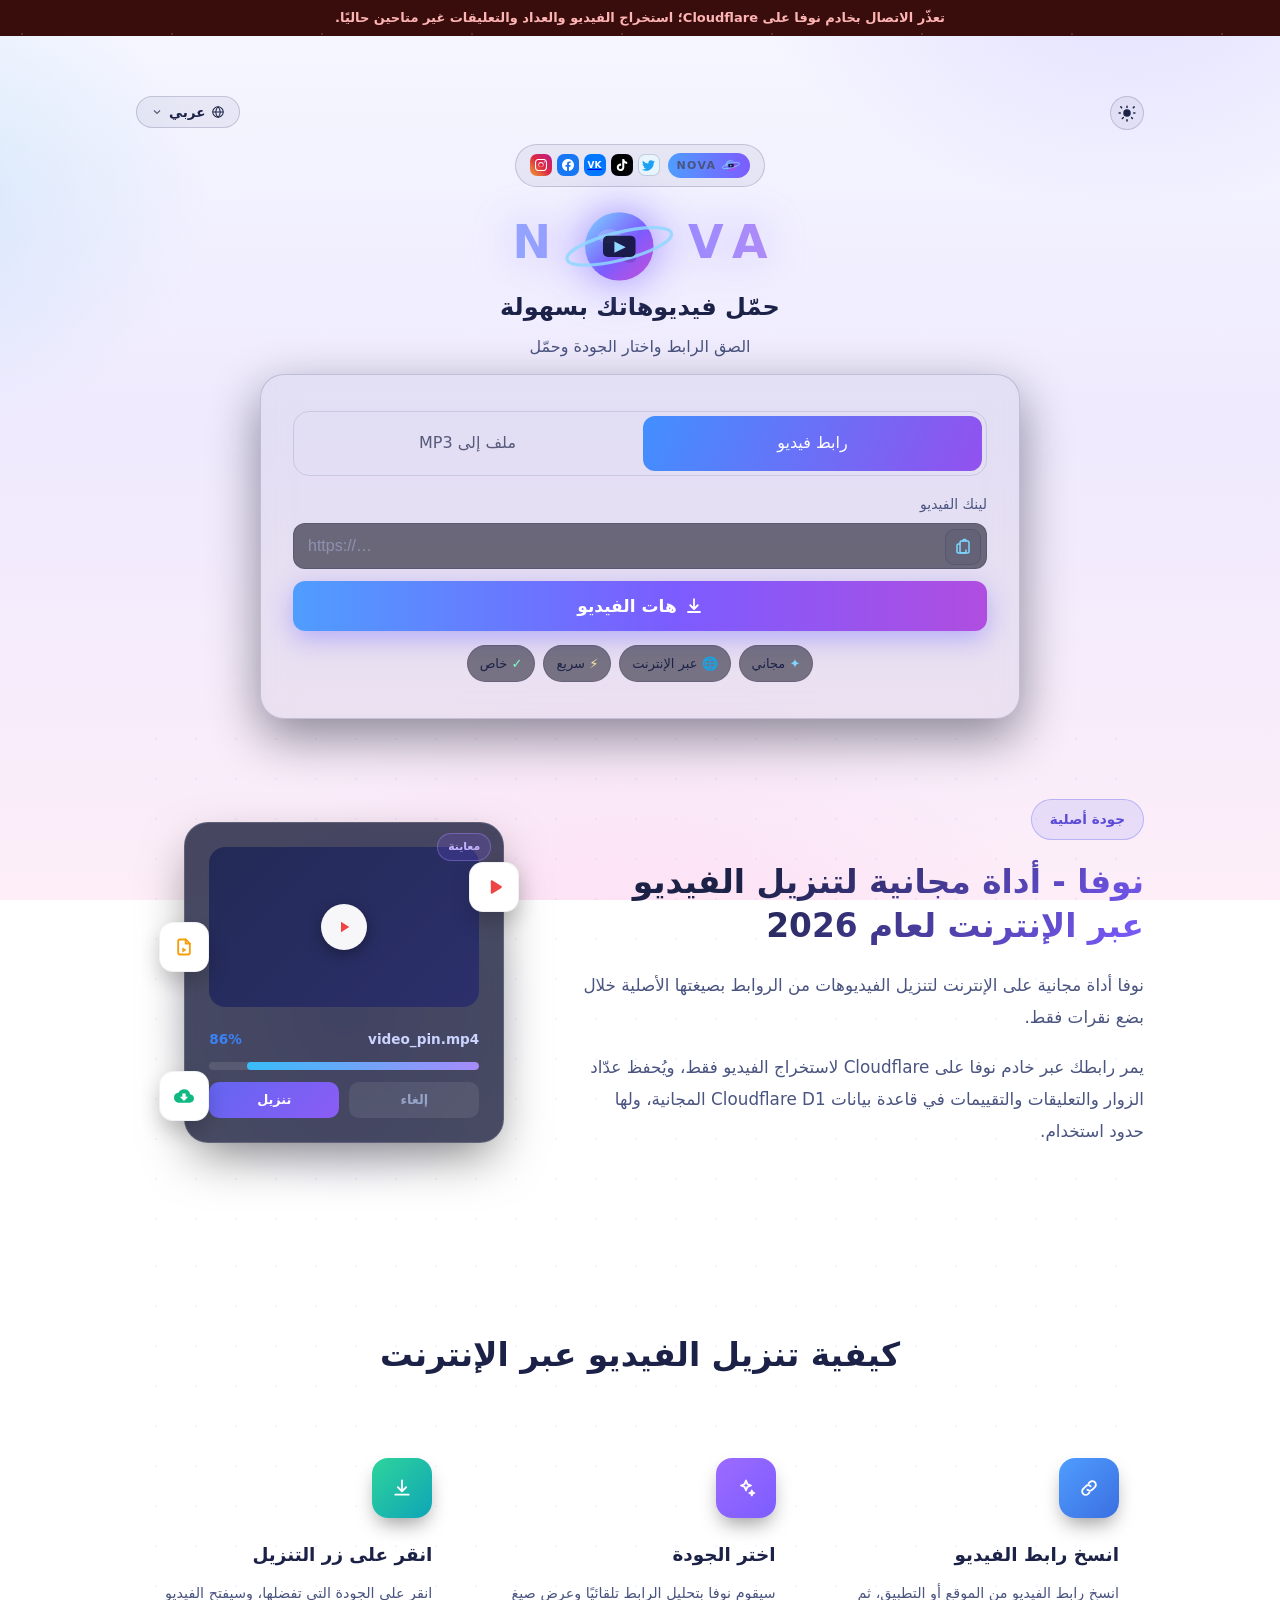
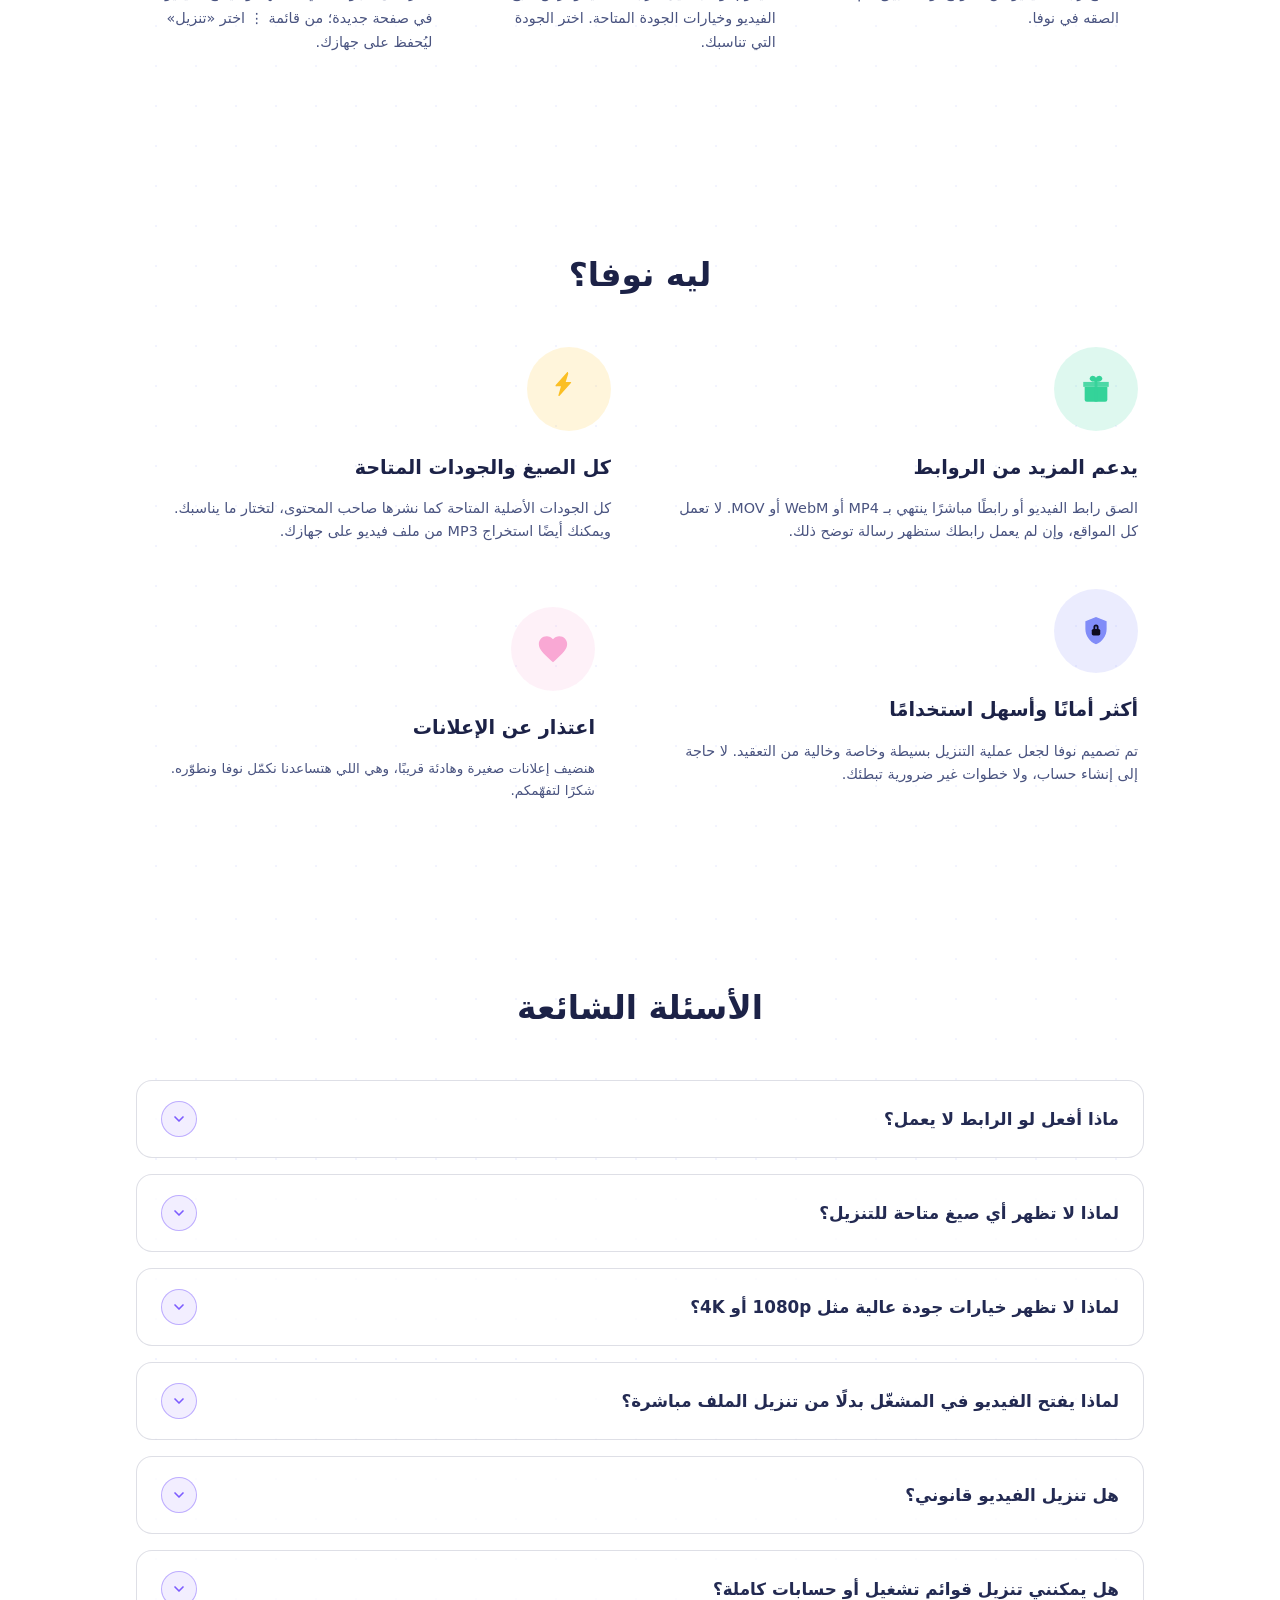
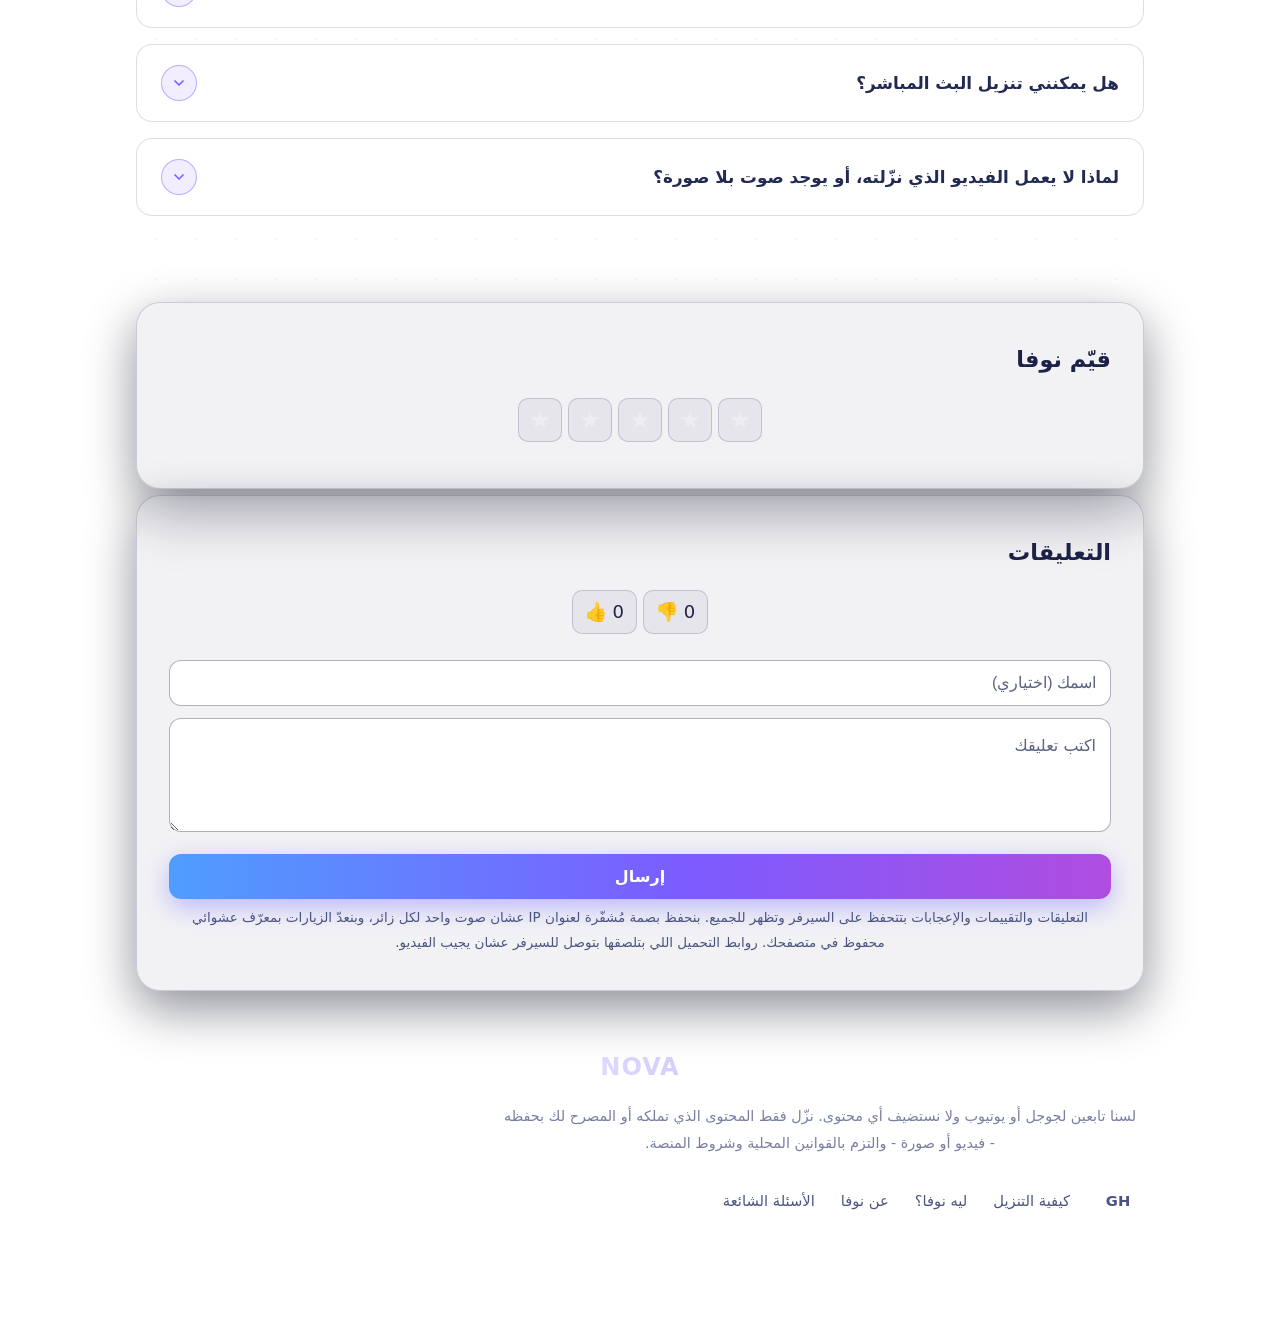
==== index.html @ 579c27f5 "Load local audio converter independently of remote backend" ====
<!DOCTYPE html>
<html lang="ar" dir="rtl">
<head>
<meta charset="UTF-8">
<meta name="viewport" content="width=device-width, initial-scale=1.0">
<title>N O V A — حمّل فيديوهاتك بسهولة</title>
<meta name="description" content="نوفا: حمّل فيديوهاتك بسهولة - الصق الرابط واختار الجودة وحمّل. مجاني.">
<meta name="keywords" content="تحميل فيديو, video downloader, nova, نوفا">
<meta name="robots" content="index,follow">
<link rel="canonical" href="https://hady-6.github.io/nova/">
<meta name="theme-color" content="#0d1233">

<meta property="og:site_name" content="NOVA">
<meta property="og:type" content="website">
<meta property="og:title" content="N O V A — حمّل فيديوهاتك بسهولة">
<meta property="og:description" content="الصق اللينك، اختار الجودة، وحمّل. مجاني، وكل حاجة بتتم على جهازك.">
<meta property="og:url" content="https://hady-6.github.io/nova/">
<meta name="twitter:card" content="summary">
<meta name="twitter:title" content="N O V A — حمّل فيديوهاتك بسهولة">
<meta name="twitter:description" content="الصق اللينك، اختار الجودة، وحمّل. مجاني.">
<link rel="icon" href="data:image/svg+xml,%3Csvg xmlns='http://www.w3.org/2000/svg' viewBox='0 0 32 32'%3E%3Ccircle cx='16' cy='16' r='13' fill='%237c5cff'/%3E%3Cellipse cx='16' cy='16' rx='20' ry='6' fill='none' stroke='%237dd8ff' stroke-width='2' transform='rotate(-18 16 16)'/%3E%3C/svg%3E">
<script>try{var st=localStorage.getItem('nova-theme');if(st==='light'||(st===null&&matchMedia('(prefers-color-scheme: light)').matches))document.documentElement.classList.add('light')}catch(e){}</script>
  <link rel="stylesheet" href="prepared-frontend/style.css?v=44">
<style>html.light #social-panel textarea,html.light #social-panel input{background:#fff;color:#1a2040;border:1px solid rgba(26,32,64,.35)}html.light #social-panel textarea::placeholder,html.light #social-panel input::placeholder{color:#5a6280;opacity:1}html:not(.light) #social-panel textarea::placeholder,html:not(.light) #social-panel input::placeholder{color:#aab4e0;opacity:1}</style>
<style>#stats-line{display:none!important}</style>
</head>
<body>
<div class="stars" aria-hidden="true"></div>
<div class="stars stars2" aria-hidden="true"></div>
<main class="card">

  <nav class="nav">
    <button id="theme-toggle" class="theme-btn" type="button" data-i18n-title="theme_title" title="الوضع الفاتح / الداكن">
      <svg class="ic-moon" viewBox="0 0 24 24" width="18" height="18" fill="currentColor" aria-hidden="true"><path d="M20.6 14.6A8.5 8.5 0 0 1 9.4 3.4a.7.7 0 0 0-.9-.9 10 10 0 1 0 13 13 .7.7 0 0 0-.9-.9z"/></svg>
      <svg class="ic-sun" viewBox="0 0 24 24" width="18" height="18" fill="currentColor" aria-hidden="true"><path d="M12 17a5 5 0 1 0 0-10 5 5 0 0 0 0 10zm0-15a1 1 0 0 1 1 1v1.5a1 1 0 0 1-2 0V3a1 1 0 0 1 1-1zm0 18a1 1 0 0 1 1 1v1.5a1 1 0 0 1-2 0V21a1 1 0 0 1 1-1zM3 11H1.5a1 1 0 0 0 0 2H3a1 1 0 0 0 0-2zm19.5 0H21a1 1 0 0 0 0 2h1.5a1 1 0 0 0 0-2zM5.6 4.2 4.5 3A1 1 0 0 0 3 4.4l1.1 1.1a1 1 0 1 0 1.5-1.3zm14.3 14.3-1.1-1.1a1 1 0 0 0-1.4 1.4l1 1.1a1 1 0 0 0 1.5-1.4zM20.9 3 19.8 4.2a1 1 0 1 0 1.4 1.4l1.1-1.1A1 1 0 0 0 21 3zM6.2 17.5l-1.1 1a1 1 0 1 0 1.4 1.5l1.1-1.1a1 1 0 1 0-1.4-1.4z"/></svg>
    </button>
    <div class="langdd" id="langdd">
      <button id="lang-btn" class="lang" type="button" aria-haspopup="listbox" aria-expanded="false" aria-label="Language">
        <svg viewBox="0 0 24 24" width="14" height="14" fill="none" stroke="currentColor" stroke-width="1.8" aria-hidden="true"><circle cx="12" cy="12" r="9"/><path d="M3 12h18M12 3c2.5 2.6 3.9 5.7 3.9 9s-1.4 6.4-3.9 9c-2.5-2.6-3.9-5.7-3.9-9S9.5 5.6 12 3z"/></svg>
        <span id="lang-current">عربي</span>
        <svg class="chev" viewBox="0 0 24 24" width="12" height="12" fill="none" stroke="currentColor" stroke-width="2.4" aria-hidden="true"><path d="M6 9l6 6 6-6"/></svg>
      </button>
      <div class="lang-menu" id="lang-menu" role="listbox" hidden></div>
    </div>
  </nav>

  <header>
    <p class="pill"><a class="badge novareset" href="./" aria-label="NOVA - إعادة تحميل الصفحة" title="NOVA"><svg viewBox="86 56 148 96" width="20" height="14" role="img" aria-hidden="true"><circle cx="160" cy="108" r="42" fill="url(#planet)"/><ellipse cx="160" cy="108" rx="66" ry="17" fill="none" stroke="#8fd8ff" stroke-width="6" opacity=".9" transform="rotate(-14 160 108)"/><g transform="translate(160 108)"><rect x="-20" y="-13" width="40" height="26" rx="6" fill="#0d1233" opacity=".9"/><path d="M-6 -6l14 7-14 7z" fill="#8fd8ff"/></g></svg><span class="novareset-t">NOVA</span></a>
      <span class="picons" aria-hidden="true">
        <a class="plink" href="https://www.instagram.com/" target="_blank" rel="noopener" aria-label="Instagram"><span class="ptile ig" title="Instagram"><svg viewBox="0 0 24 24" width="12" height="12" fill="#fff" role="img"><path d="M12 0C8.74 0 8.333.015 7.053.072 5.775.132 4.905.333 4.14.63c-.789.306-1.459.717-2.126 1.384S.935 3.35.63 4.14C.333 4.905.131 5.775.072 7.053.012 8.333 0 8.74 0 12s.015 3.667.072 4.947c.06 1.277.261 2.148.558 2.913.306.788.717 1.459 1.384 2.126.667.666 1.336 1.079 2.126 1.384.766.296 1.636.499 2.913.558C8.333 23.988 8.74 24 12 24s3.667-.015 4.947-.072c1.277-.06 2.148-.262 2.913-.558.788-.306 1.459-.718 2.126-1.384.666-.667 1.079-1.335 1.384-2.126.296-.765.499-1.636.558-2.913.06-1.28.072-1.687.072-4.947s-.015-3.667-.072-4.947c-.06-1.277-.262-2.149-.558-2.913-.306-.789-.718-1.459-1.384-2.126C21.319 1.347 20.651.935 19.86.63c-.765-.297-1.636-.499-2.913-.558C15.667.012 15.26 0 12 0zm0 2.16c3.203 0 3.585.016 4.85.071 1.17.055 1.805.249 2.227.415.562.217.96.477 1.382.896.419.42.679.819.896 1.381.164.422.36 1.057.413 2.227.057 1.266.07 1.646.07 4.85s-.015 3.585-.074 4.85c-.061 1.17-.256 1.805-.421 2.227-.224.562-.479.96-.899 1.382-.419.419-.824.679-1.38.896-.42.164-1.065.36-2.235.413-1.274.057-1.649.07-4.859.07-3.211 0-3.586-.015-4.859-.074-1.171-.061-1.816-.256-2.236-.421-.569-.224-.96-.479-1.379-.899-.421-.419-.69-.824-.9-1.38-.165-.42-.359-1.065-.42-2.235-.045-1.26-.061-1.649-.061-4.844 0-3.196.016-3.586.061-4.861.061-1.17.255-1.814.42-2.234.21-.57.479-.96.9-1.381.419-.419.81-.689 1.379-.898.42-.166 1.051-.361 2.221-.421 1.275-.045 1.65-.06 4.859-.06l.045.03zm0 3.678a5.162 5.162 0 1 0 0 10.324 5.162 5.162 0 0 0 0-10.324zM12 16c-2.21 0-4-1.79-4-4s1.79-4 4-4 4 1.79 4 4-1.79 4-4 4zm7.846-10.405a1.206 1.206 0 0 1-2.41 0 1.206 1.206 0 0 1 2.41 0z"/></svg></span></a>
        <a class="plink" href="https://www.facebook.com/" target="_blank" rel="noopener" aria-label="Facebook"><span class="ptile fb" title="Facebook"><svg viewBox="0 0 24 24" width="12" height="12" fill="#fff" role="img"><path d="M24 12.073c0-6.627-5.373-12-12-12s-12 5.373-12 12c0 5.99 4.388 10.954 10.125 11.854v-8.385H7.078v-3.47h3.047V9.43c0-3.007 1.792-4.669 4.533-4.669 1.312 0 2.686.235 2.686.235v2.953H15.83c-1.491 0-1.956.925-1.956 1.874v2.25h3.328l-.532 3.47h-2.796v8.385C19.612 23.027 24 18.062 24 12.073z"/></svg></span></a>
        <a class="plink" href="https://vk.com/" target="_blank" rel="noopener" aria-label="VK"><span class="ptile vk" title="VK">VK</span></a>
        <a class="plink" href="https://www.tiktok.com/" target="_blank" rel="noopener" aria-label="TikTok"><span class="ptile tt" title="TikTok"><svg viewBox="0 0 24 24" width="12" height="12" fill="#fff" role="img"><path d="M12.525.02c1.31-.02 2.61-.01 3.91-.02.08 1.53.63 3.09 1.75 4.17 1.12 1.11 2.7 1.62 4.24 1.79v4.03c-1.44-.05-2.89-.35-4.2-.97-.57-.26-1.1-.59-1.62-.93-.01 2.92.01 5.84-.02 8.75-.08 1.4-.54 2.79-1.35 3.94-1.31 1.92-3.58 3.17-5.91 3.21-1.43.08-2.86-.31-4.08-1.03-2.02-1.19-3.44-3.37-3.65-5.71-.02-.5-.03-1-.01-1.49.18-1.9 1.12-3.72 2.58-4.96 1.66-1.44 3.98-2.13 6.15-1.72.02 1.48-.04 2.96-.04 4.44-.99-.32-2.15-.23-3.02.37-.63.41-1.11 1.04-1.36 1.75-.21.51-.15 1.07-.14 1.61.24 1.64 1.82 3.02 3.5 2.87 1.12-.01 2.19-.66 2.77-1.61.19-.33.4-.67.41-1.06.1-1.79.06-3.57.07-5.36.01-4.03-.01-8.05.02-12.07z"/></svg></span></a>
        <a class="plink" href="https://x.com/" target="_blank" rel="noopener" aria-label="Twitter"><span class="ptile tw" title="Twitter"><svg viewBox="0 0 24 24" width="13" height="13" fill="#1DA1F2" role="img"><path d="M23.953 4.57a10 10 0 0 1-2.825.775 4.958 4.958 0 0 0 2.163-2.723c-.951.555-2.005.959-3.127 1.184a4.92 4.92 0 0 0-8.384 4.482C7.69 8.095 4.067 6.13 1.64 3.162a4.822 4.822 0 0 0-.666 2.475c0 1.71.87 3.213 2.188 4.096a4.904 4.904 0 0 1-2.228-.616v.06a4.923 4.923 0 0 0 3.946 4.827 4.996 4.996 0 0 1-2.212.085 4.936 4.936 0 0 0 4.604 3.417 9.867 9.867 0 0 1-6.102 2.105c-.39 0-.779-.023-1.17-.067a13.995 13.995 0 0 0 7.557 2.209c9.053 0 13.998-7.496 13.998-13.985 0-.21 0-.42-.015-.63A9.935 9.935 0 0 0 24 4.59z"/></svg></span></a>
      </span>
    </p>
    <svg width="0" height="0" style="position:absolute" aria-hidden="true"><defs>
        <linearGradient id="planet" x1="0" y1="0" x2="1" y2="1">
          <stop offset="0" stop-color="#7dd8ff"/><stop offset=".55" stop-color="#7c5cff"/><stop offset="1" stop-color="#c94dd8"/>
        </linearGradient>
        <linearGradient id="arrow" x1="0" y1="0" x2="0" y2="1">
          <stop offset="0" stop-color="#8fe3ff"/><stop offset="1" stop-color="#b79bff"/>
        </linearGradient>
        <radialGradient id="glow" cx=".5" cy=".5" r=".5">
          <stop offset="0" stop-color="#7c5cff" stop-opacity=".55"/><stop offset="1" stop-color="#7c5cff" stop-opacity="0"/>
        </radialGradient>
    </defs></svg>
    <p class="brand" dir="ltr"><span class="bl">N</span><svg class="brand-o" viewBox="86 56 148 96" role="img" aria-label="O"><circle cx="160" cy="108" r="42" fill="url(#planet)"/><ellipse cx="148" cy="96" rx="14" ry="9" fill="#ffffff" opacity=".18"/><ellipse cx="172" cy="122" rx="9" ry="6" fill="#0d1233" opacity=".18"/><ellipse cx="160" cy="108" rx="66" ry="17" fill="none" stroke="#8fd8ff" stroke-width="4" opacity=".85" transform="rotate(-14 160 108)"/><g transform="translate(160 108)"><rect x="-20" y="-13" width="40" height="26" rx="6" fill="#0d1233" opacity=".88"/><path d="M-6 -6l14 7-14 7z" fill="#8fd8ff"/></g></svg><span class="bl">V</span><span class="bl">A</span></p>
    <h1 data-i18n="h1">حمّل فيديوهاتك بسهولة</h1>
    <p class="intro" data-i18n="sub">الصق الرابط واختار الجودة وحمّل</p>
  </header>

  <section class="panel" id="go-panel">
    <label for="url" data-i18n="url_label">لينك الفيديو</label>
    <div class="urlrow">
      <input id="url" type="url" inputmode="url" autocomplete="off" placeholder="https://…" data-i18n-ph="ph">
      <button id="paste" class="paste" type="button" data-i18n-title="paste_title" title="لصق" aria-label="لصق">
        <svg viewBox="0 0 24 24" width="18" height="18" fill="none" stroke="currentColor" stroke-width="2" stroke-linecap="round" stroke-linejoin="round"><rect x="8" y="4" width="12" height="16" rx="2"/><path d="M8 8H6a2 2 0 0 0-2 2v8a2 2 0 0 0 2 2h8a2 2 0 0 0 2-2v-2"/><path d="M12 4V3a1 1 0 0 1 1-1h2a1 1 0 0 1 1 1v1"/></svg>
      </button>
    </div>
    <button id="go" class="primary big" type="button">
      <svg viewBox="0 0 24 24" width="18" height="18" fill="none" stroke="currentColor" stroke-width="2.4" stroke-linecap="round" stroke-linejoin="round"><path d="M12 3v12"/><path d="M7 11l5 5 5-5"/><path d="M4 20h16"/></svg>
      <span data-i18n="go">هات الفيديو</span>
    </button>
    <div id="msg" role="status" aria-live="polite"></div>
    <div class="chips">
      <span class="chip"><i class="dot dc">✦</i> <span data-i18n="chip_free">مجاني</span></span>
      
      <span class="chip"><i class="dot dc">🌐</i> <span data-i18n="chip_online">عبر الإنترنت</span></span>
      <span class="chip"><i class="dot dy">⚡</i> <span data-i18n="chip_fast">سريع</span></span>
      <span class="chip"><i class="dot dg">✓</i> <span data-i18n="chip_private">خاص</span></span>
    </div>
  </section>

  <section id="pin-result" class="panel" hidden>
    <h2><svg class="ic" viewBox="0 0 24 24" width="20" height="20" fill="none" stroke="url(#planet)" stroke-width="2" stroke-linecap="round"><path d="M4 7h16M4 12h10M4 17h13"/></svg> <span data-i18n="choose_quality">اختار الجودة</span></h2>
    <p id="pin-title"></p>
    <div id="variants" class="stack"></div>
    <div class="note">
      <strong data-i18n="howto_save_t">إزاي تحفظه</strong>
      <span data-i18n="howto_save_b">دوس على الجودة، الفيديو هيفتح لوحده في صفحة جديدة. شغّله، ومن ⋮ اختار «تنزيل» وهيتحفظ على موبايلك. بعض المواقع بتمنع التحميل بضغطة واحدة.</span>
    </div>
  </section>

  <section id="direct-result" class="panel" hidden>
    <h2><span data-i18n="ready_t">جاهز يتحمّل</span></h2>
    <div class="stack"><button id="dl-direct" class="primary" type="button" data-i18n="dl_btn">تحميل الفيديو</button></div>
    <div id="direct-fallback" class="note" hidden>
      <strong data-i18n="fallback_t">التحميل المباشر متعذر</strong>
      <span data-i18n="fallback_b">الموقع اللي عليه الفيديو مانع التحميل من هنا. افتحه من اللينك ده واحفظه من ⋮ ثم «تنزيل»:</span>
      <a id="direct-open" href="#" target="_blank" rel="noopener" data-i18n="fallback_open">فتح الفيديو</a>
    </div>
    <div id="direct-ok" class="note ok" hidden><strong data-i18n="ok_t">اتحمّل ✓</strong> <span data-i18n="ok_b">الفيديو نزل على جهازك.</span></div>
  </section>

  <section class="panel low about" id="about">
    <div class="about-txt">
      <span class="pill-mini" data-i18n="about_chip">جودة أصلية</span>
      <h2><span data-i18n="about_h">نوفا - أداة مجانية لتنزيل الفيديو عبر الإنترنت لعام 2026</span></h2>
      <p data-i18n="about_p1">نوفا أداة مجانية على الإنترنت لتنزيل الفيديوهات من الروابط بصيغتها الأصلية خلال بضع نقرات فقط.</p>
      <p data-i18n="about_p2">عند لصق الرابط، يقوم نوفا بعرض خيارات الجودة المتاحة في المصدر لتختار الأنسب، ويتم التحميل على جهازك مباشرة بلا حساب ولا خطوات غير ضرورية.</p>
    </div>
    <div class="about-mock" aria-hidden="true">
      <div class="mock-blob"></div>
      <div class="mock-card"><span class="mock-demo" data-i18n="mock_demo">معاينة</span>
        <div class="mock-video"><span class="mock-play"><svg viewBox="0 0 24 24" width="18" height="18" fill="#ef4444"><path d="M8 5v14l11-7z"/></svg></span></div>
        <div class="mock-row"><span class="mock-file" dir="ltr">video_pin.mp4</span><span class="mock-pct">85%</span></div>
        <div class="mock-bar"><span></span></div>
        <div class="mock-btns"><span class="mock-cancel" data-i18n="mock_cancel">إلغاء</span><span class="mock-dl" data-i18n="mock_dl">تنزيل</span></div>
      </div>
      <span class="float-ic fi-link" title="تشغيل الفيديو"><svg viewBox="0 0 24 24" width="22" height="22" fill="#ef4444"><path d="M8.5 5.8v12.4c0 .9 1 1.5 1.8 1l9.7-6.2c.7-.5.7-1.5 0-2L10.3 4.8c-.8-.5-1.8.1-1.8 1z"/></svg></span>
      <span class="float-ic fi-vid"><svg viewBox="0 0 24 24" width="20" height="20" fill="none" stroke="#f59e0b" stroke-width="2.2" stroke-linecap="round" stroke-linejoin="round"><path d="M14 3H7a2 2 0 0 0-2 2v14a2 2 0 0 0 2 2h10a2 2 0 0 0 2-2V8z"/><path d="M14 3v5h5"/><path d="M10 12.5l5 3-5 3z" fill="#f59e0b" stroke="none"/></svg></span>
      <span class="float-ic fi-dl"><svg viewBox="0 0 24 24" width="20" height="20" fill="#10b981"><path d="M19.35 10.04A7.49 7.49 0 0 0 12 4C9.11 4 6.6 5.64 5.35 8.04A5.994 5.994 0 0 0 0 14c0 3.31 2.69 6 6 6h13c2.76 0 5-2.24 5-5 0-2.64-2.05-4.78-4.65-4.96zM17 13l-5 5-5-5h3V9h4v4h3z"/></svg></span>
    </div>
  </section>

  <section class="panel low how-sec" id="how">
    <h2><span data-i18n="how_h">كيفية تنزيل الفيديو عبر الإنترنت</span></h2>
    <div class="steps">
      <div class="step">
        <span class="tile blue"><svg viewBox="0 0 24 24" width="20" height="20" fill="none" stroke="#fff" stroke-width="2.2" stroke-linecap="round"><path d="M10 14a4 4 0 0 0 6 0l3-3a4 4 0 0 0-6-6l-1.5 1.5"/><path d="M14 10a4 4 0 0 0-6 0l-3 3a4 4 0 0 0 6 6l1.5-1.5"/></svg></span>
        <div><strong data-i18n="step1_t">انسخ رابط الفيديو</strong><p data-i18n="step1_b">انسخ رابط الفيديو من الموقع أو التطبيق، ثم الصقه في نوفا.</p></div>
      </div>
      <div class="step">
        <span class="tile violet"><svg viewBox="0 0 24 24" width="20" height="20" fill="none" stroke="#fff" stroke-width="2.2" stroke-linecap="round" stroke-linejoin="round"><path d="M12 3l1.7 4.3L18 9l-4.3 1.7L12 15l-1.7-4.3L6 9l4.3-1.7z"/><path d="M19 15l.8 2.2L22 18l-2.2.8L19 21l-.8-2.2L16 18l2.2-.8z"/></svg></span>
        <div><strong data-i18n="step2_t">اختر الجودة</strong><p data-i18n="step2_b">سيقوم نوفا بتحليل الرابط تلقائيًا وعرض صيغ الفيديو وخيارات الجودة المتاحة. اختر الجودة التي تناسبك.</p></div>
      </div>
      <div class="step">
        <span class="tile green"><svg viewBox="0 0 24 24" width="20" height="20" fill="none" stroke="#fff" stroke-width="2.2" stroke-linecap="round" stroke-linejoin="round"><path d="M12 3v12"/><path d="M7 11l5 5 5-5"/><path d="M4 20h16"/></svg></span>
        <div><strong data-i18n="step3_t">انقر على زر التنزيل</strong><p data-i18n="step3_b">انقر على الجودة التي تفضلها، وسيفتح الفيديو في صفحة جديدة؛ من قائمة ⋮ اختر «تنزيل» ليُحفظ على جهازك.</p></div>
      </div>
    </div>
  </section>


  <section class="panel low why-sec" id="why">
    <h2><span data-i18n="feat_h">ليه نوفا؟</span></h2>
    <div class="feat">
      <div class="cell cm">
        <span class="bubble"><svg viewBox="0 0 24 24" width="30" height="30" fill="currentColor"><path d="M4 10.5h16v9a1.5 1.5 0 0 1-1.5 1.5h-13A1.5 1.5 0 0 1 4 19.5v-9z"/><path d="M3 7h18v3.5H3z" opacity=".85"/><path d="M11 7h2v14h-2z" opacity=".85"/><path d="M12 7s-4.5.2-4.5-2.6A2.25 2.25 0 0 1 12 5.6 2.25 2.25 0 0 1 16.5 4.4C16.5 7.2 12 7 12 7z"/></svg></span>
        <strong data-i18n="feat5_t">يدعم المزيد من الروابط</strong>
        <p data-i18n="feat5_b">الصق رابط الفيديو أو رابطًا مباشرًا ينتهي بـ MP4 أو WebM أو MOV. لا تعمل كل المواقع، وإن لم يعمل رابطك ستظهر رسالة توضح ذلك.</p>
      </div>
      <div class="cell ca">
        <span class="bubble"><svg viewBox="0 0 24 24" width="30" height="30" fill="currentColor"><path d="M11.25.68a.5.5 0 0 1 .23.58L9.68 7H13a.5.5 0 0 1 .36.84l-8 9a.5.5 0 0 1-.84-.49L6.32 10H3a.5.5 0 0 1-.36-.84l8-9a.5.5 0 0 1 .61-.48z"/></svg></span>
        <strong data-i18n="feat1_t">كل الصيغ والجودات المتاحة</strong>
        <p data-i18n="feat1_b">كل الجودات الأصلية المتاحة كما نشرها صاحب المحتوى، لتختار ما يناسبك. ويمكنك أيضًا استخراج MP3 من ملف فيديو على جهازك.</p>
      </div>
      <div class="cell cl">
        <span class="bubble"><svg viewBox="0 0 24 24" width="30" height="30" fill="currentColor"><path d="M12 2.2l7.5 3v5.3c0 4.8-3.2 9.2-7.5 10.9-4.3-1.7-7.5-6.1-7.5-10.9V5.2l7.5-3z"/><rect x="9" y="10.5" width="6" height="4.6" rx="1.2" fill="#0d0a1f"/><path d="M10.2 10.5V9.2a1.8 1.8 0 0 1 3.6 0v1.3h-1.3V9.2a.5.5 0 0 0-1 0v1.3h-1.3z" fill="#0d0a1f"/></svg></span>
        <strong data-i18n="feat6_t">أكثر أمانًا وأسهل استخدامًا</strong>
        <p data-i18n="feat6_b">تم تصميم نوفا لجعل عملية التنزيل بسيطة وخاصة وخالية من التعقيد. لا حاجة إلى إنشاء حساب، ولا خطوات غير ضرورية تبطئك.</p>
      </div>
      <div class="cell mini cr">
        <span class="bubble"><svg viewBox="0 0 24 24" width="30" height="30" fill="currentColor"><path d="M12 21.35l-1.45-1.32C5.4 15.36 2 12.28 2 8.5 2 5.42 4.42 3 7.5 3c1.74 0 3.41.81 4.5 2.09C13.09 3.81 14.76 3 16.5 3 19.58 3 22 5.42 22 8.5c0 3.78-3.4 6.86-8.55 11.54L12 21.35z"/></svg></span>
        <strong data-i18n="feat4_t">اعتذار عن الإعلانات</strong>
        <p data-i18n="feat4_b">هنضيف إعلانات صغيرة وهادئة قريبًا، وهي اللي هتساعدنا نكمّل نوفا ونطوّره. شكرًا لتفهّمكم.</p>
      </div>

    </div>
  </section>



  <section class="panel low faq-sec" id="faq">
    <h2><span data-i18n="faq_h">الأسئلة الشائعة</span></h2>
    <details>
      <summary data-i18n="faq1_q">ماذا أفعل لو الرابط لا يعمل؟</summary>
      <p data-i18n="faq1_a">افتح الرابط في المتصفح وانسخ العنوان الكامل من شريط العنوان ثم الصقه هنا. بعض الفيديوهات لا يمكن تنزيلها لأن الموقع لا يشارك بياناتها.</p>
    </details>
    <details>
      <summary data-i18n="faq2_q">لماذا لا تظهر أي صيغ متاحة للتنزيل؟</summary>
      <p data-i18n="faq2_a">قد يكون البين قد حُذف أو جُعل خاصًا (سريًا)، أو أن الرابط يحتوي على صورة وليس فيديو. يرجى التحقق من الرسالة المعروضة على الصفحة لمزيد من التفاصيل.</p>
    </details>
    <details>
      <summary data-i18n="faq8_q">لماذا لا تظهر خيارات جودة عالية مثل 1080p أو 4K؟</summary>
      <p data-i18n="faq8_a">تعتمد خيارات الجودة المتاحة على الفيديو الأصلي في المصدر. نعرض أعلى درجات الدقة المتوفرة فعلًا، لكن بعض الفيديوهات لا توفر نسخًا بدقة 1080p أو أعلى لأن صاحب المحتوى نشرها هكذا.</p>
    </details>
    <details>
      <summary data-i18n="faq3_q">لماذا يفتح الفيديو في المشغّل بدلًا من تنزيل الملف مباشرة؟</summary>
      <p data-i18n="faq3_a">مع بعض الفيديوهات قد يفتح زر التنزيل الفيديو في المتصفح بدل أن يبدأ التنزيل، لأن بعض المواقع تمنع التحميل بضغطة واحدة. إذا حدث ذلك، افتح قائمة النقاط الثلاث ⋮ في المشغل واختر «تنزيل».</p>
    </details>
    <details>
      <summary data-i18n="faq7_q">هل تنزيل الفيديو قانوني؟</summary>
      <p data-i18n="faq7_a">يعتمد ذلك على القوانين المحلية في بلدك وعلى طريقة استخدامك للمحتوى. نزّل فقط الفيديوهات التي تملكها، أو الموجودة ضمن الملكية العامة، أو التي لديك إذن بحفظها.</p>
    </details>
    <details>
      <summary data-i18n="faq6_q">هل يمكنني تنزيل قوائم تشغيل أو حسابات كاملة؟</summary>
      <p data-i18n="faq6_a">لا، تنزيل قوائم التشغيل والحسابات الكاملة غير مدعوم حاليًا. لتنزيل عدة فيديوهات، انسخ كل رابط والصقه بشكل منفصل.</p>
    </details>
    <details>
      <summary data-i18n="faq9_q">هل يمكنني تنزيل البث المباشر؟</summary>
      <p data-i18n="faq9_a">لا، لا يمكن تنزيل البث المباشر أثناء استمراره. بعد انتهاء البث ونشر الفيديو كاملًا في المصدر، يمكن تنزيله بالطريقة المعتادة.</p>
    </details>
    <details>
      <summary data-i18n="faq10_q">لماذا لا يعمل الفيديو الذي نزّلته، أو يوجد صوت بلا صورة؟</summary>
      <p data-i18n="faq10_a">جرّب جودة أخرى من القائمة وأعد التنزيل. بعض الروابط تكون فيديو بلا صوت من المصدر نفسه، وبعض المشغّلات لا تدعم كل الصيغ - جرّب مشغّلًا أحدث أو افتح الملف في المتصفح.</p>
    </details>
  </section>

  <section class="panel" id="rate-panel">
    <h2><span data-i18n="rate_h">قيّم نوفا</span></h2>
    <div class="stars-input" id="rate-stars" role="radiogroup" aria-label="rating">
      <button type="button" data-star="1" aria-label="1">★</button>
      <button type="button" data-star="2" aria-label="2">★</button>
      <button type="button" data-star="3" aria-label="3">★</button>
      <button type="button" data-star="4" aria-label="4">★</button>
      <button type="button" data-star="5" aria-label="5">★</button>
    </div>
    <p class="rate-note" id="rate-note" data-i18n="rate_note">اختار عدد النجوم - تقييمك بيتحفظ على جهازك بس، مش بيتبعت لأي حد.</p>
    <p class="rate-note"><span data-i18n="rate_pub">عايز تقييمك يبان للناس؟ اديلنا نجمة على جيت هاب:</span> <a href="https://github.com/hady-6/nova" target="_blank" rel="noopener" data-i18n="rate_gh">نجمة على جيت هاب</a></p>
  </section>

  <footer>
    <div class="foot-brand" dir="ltr">NOVA</div>
    <p class="advice" data-i18n="footer2">لسنا تابعين لأي منصة ولا نستضيف أي محتوى. نزّل فقط المحتوى الذي تملكه أو المصرح لك بحفظه - فيديو أو صورة - والتزم بالقوانين المحلية وشروط المنصة.</p>
    <div class="foot-links">
      <a class="foot-gh" href="https://github.com/hady-6/nova" target="_blank" rel="noopener" title="GitHub" dir="ltr">GH</a>
      <a href="#how" data-i18n="foot_how">كيفية التنزيل</a>
      <a href="#why" data-i18n="foot_why">ليه نوفا؟</a>
      <a href="#about" data-i18n="foot_about">عن نوفا</a>
      <a href="#faq" data-i18n="foot_faq">الأسئلة الشائعة</a>
    </div>
    <p id="stats-line" class="stats-line" hidden></p>
  </footer>
</main>
<script>
var as=document.createElement('script');as.src='audio.js?v=4';document.body.appendChild(as);
var NB='https://nova-api.alaziziya7.workers.dev';
var ac=new AbortController();setTimeout(function(){ac.abort()},6000);
fetch(NB+'/api/health',{signal:ac.signal}).then(function(r){return r.ok&&r.json()}).then(function(j){return !!(j&&j.ok)}).catch(function(){return false}).then(function(alive){
fetch('nova-app.js?v=1').then(function(r){return r.text()}).then(function(t){
 if(!alive){
  var bn=document.createElement('div');bn.dir='rtl';bn.style.cssText='background:#3a0d0d;color:#ffb4b4;font:600 13px/1.5 system-ui,sans-serif;padding:8px 12px;text-align:center';bn.textContent='تعذّر الاتصال بخادم نوفا على Cloudflare؛ استخراج الفيديو والعداد والتعليقات غير متاحين حاليًا.';document.body.insertBefore(bn,document.body.firstChild);
  var e0=document.createElement('script');e0.textContent=t;document.body.appendChild(e0);
  document.dispatchEvent(new Event('DOMContentLoaded'));
  return;
 }
 t=t.replace("const NOVA_BACKEND = '';","const NOVA_BACKEND = 'https://nova-api.alaziziya7.workers.dev';").replace("const NOVA_PROXY = false;","const NOVA_PROXY = false;");
 var e=document.createElement('script');e.textContent=t;document.body.appendChild(e);
 document.dispatchEvent(new Event('DOMContentLoaded'));
 var rs=document.createElement('script');rs.src='reviews.js?v=2';rs.onload=function(){var o=window.novaSocialPaint;window.novaSocialPaint=function(){if(o)o();if(window.novaReviewsPaint)window.novaReviewsPaint()}};document.body.appendChild(rs);
 var c=document.querySelector('[data-i18n=chip_private]');if(c&&c.parentNode)c.parentNode.remove();var c2=document.querySelector('[data-i18n=chip_nolimits]');if(c2&&c2.parentNode)c2.parentNode.remove();
});
});
</script>
</body>
</html>
---- prepared-frontend/style.css ----
:root {
  --ink: #eef1ff;
  --ink-2: #aab4e0;
  --line: rgba(255, 255, 255, .14);
  --glass: rgba(255, 255, 255, .055);
  --glass-2: rgba(9, 12, 34, .55);
  --cyan: #7dd8ff;
  --violet: #9d8bff;
  --pink: #ff8bd4;
  --ok: #7dffc8;
  --err: #ff9daa;
}
* { box-sizing: border-box; }
html { scroll-behavior: smooth; overflow-x: clip; }
body {
  margin: 0;
  overflow-x: clip;
  color: var(--ink);
  font-family: system-ui, 'Segoe UI', Tahoma, sans-serif;
  line-height: 1.8;
  background:
    radial-gradient(620px 420px at 88% -6%, rgba(124, 92, 255, .38), transparent 62%),
    radial-gradient(520px 400px at -8% 22%, rgba(0, 200, 255, .20), transparent 60%),
    radial-gradient(720px 520px at 50% 112%, rgba(255, 77, 205, .17), transparent 62%),
    linear-gradient(180deg, #070b1e 0%, #0d1233 48%, #160f38 100%);
  background-attachment: fixed;
  min-height: 100vh;
}
.stars, .stars2 {
  position: fixed; inset: 0; pointer-events: none; z-index: 0;
  background-image:
    radial-gradient(1.6px 1.6px at 22px 34px, rgba(255,255,255,.95) 50%, transparent 52%),
    radial-gradient(1.1px 1.1px at 78px 96px, rgba(255,255,255,.7) 50%, transparent 52%),
    radial-gradient(1.3px 1.3px at 120px 58px, rgba(190,210,255,.85) 50%, transparent 52%),
    radial-gradient(1px 1px at 52px 128px, rgba(255,255,255,.6) 50%, transparent 52%);
  background-size: 150px 150px;
  animation: twinkle 4.5s ease-in-out infinite alternate;
}
.stars2 {
  background-image:
    radial-gradient(1px 1px at 40px 70px, rgba(255,255,255,.8) 50%, transparent 52%),
    radial-gradient(1.3px 1.3px at 96px 20px, rgba(255,220,245,.8) 50%, transparent 52%),
    radial-gradient(.9px .9px at 14px 118px, rgba(255,255,255,.65) 50%, transparent 52%);
  background-size: 110px 110px;
  opacity: .55;
  animation-duration: 6.5s;
}
@keyframes twinkle { from { opacity: .45; } to { opacity: 1; } }
@media (prefers-reduced-motion: reduce) { .stars, .stars2 { animation: none; } }

.card {
  position: relative; z-index: 1;
  max-width: 620px;
  margin: 26px auto 40px;
  padding: 26px 20px 18px;
}
header { text-align: center; }
.brand {
  direction: ltr;
  margin: 6px 0 2px;
  font-size: 46px;
  font-weight: 800;
  letter-spacing: .32em;
  margin-inline-start: .32em;
  background: linear-gradient(90deg, var(--cyan), var(--violet) 55%, var(--pink));
  -webkit-background-clip: text;
  background-clip: text;
  color: transparent;
  filter: drop-shadow(0 0 22px rgba(140, 120, 255, .45));
}
.brand .spark { font-size: 22px; letter-spacing: 0; }
h1 { font-size: 24px; margin: 2px 0 4px; font-weight: 700; }
.tag { color: var(--cyan); font-weight: 700; margin: 0 0 8px; }
.intro, p { color: var(--ink-2); margin: 0 0 12px; }
header .intro { max-width: 46ch; margin-inline: auto; }
.hero { width: 100%; max-width: 340px; display: block; margin: 12px auto 2px; }

.panel {
  background: var(--glass);
  border: 1px solid var(--line);
  border-radius: 22px;
  padding: 18px 16px;
  margin-top: 18px;
  backdrop-filter: blur(14px);
  -webkit-backdrop-filter: blur(14px);
  box-shadow: 0 18px 50px rgba(4, 6, 24, .45);
}
h2 { font-size: 19px; margin: 0 0 12px; display: flex; align-items: center; gap: 8px; }
h2 .ic { flex: none; }

label { display: block; color: var(--ink-2); margin-bottom: 6px; font-size: 14px; }
input {
  width: 100%;
  padding: 13px 14px;
  font-size: 16px;
  color: var(--ink);
  background: rgba(4, 6, 22, .55);
  border: 1px solid var(--line);
  border-radius: 12px;
  margin-bottom: 12px;
  direction: ltr;
  text-align: left;
  outline: none;
}
input::placeholder { color: rgba(170, 180, 224, .55); }
input:focus { border-color: var(--cyan); box-shadow: 0 0 0 3px rgba(125, 216, 255, .18); }

button, .quality {
  display: block;
  width: 100%;
  padding: 13px 16px;
  font-size: 16px;
  font-family: inherit;
  border: 1px solid var(--line);
  border-radius: 12px;
  background: var(--glass);
  color: var(--ink);
  cursor: pointer;
  text-align: center;
  text-decoration: none;
}
button:hover, .quality:hover { border-color: rgba(255, 255, 255, .32); }
button.primary, .quality.primary {
  background: linear-gradient(90deg, #4f9dff, #7c5cff 55%, #b04de0);
  border: none;
  color: #fff;
  font-weight: 700;
  box-shadow: 0 8px 26px rgba(96, 90, 255, .38);
}
button.primary:hover, .quality.primary:hover { filter: brightness(1.08); }
button:disabled { opacity: .55; cursor: default; }
.stack { display: flex; flex-direction: column; gap: 10px; margin: 6px 0 4px; }

.note {
  background: rgba(4, 6, 22, .5);
  border: 1px solid var(--line);
  border-radius: 12px;
  padding: 12px 14px;
  color: var(--ink-2);
  margin: 10px 0 0;
}
.note strong { color: var(--ink); display: block; margin-bottom: 4px; }
.note.error { border-color: rgba(255, 120, 140, .4); background: rgba(80, 12, 30, .35); }
.note.error strong { color: var(--err); }
.note.ok { border-color: rgba(110, 255, 190, .35); }
.note.ok strong { color: var(--ok); }
.note a { color: var(--cyan); direction: ltr; display: inline-block; }

.steps { display: grid; gap: 10px; margin: 4px 0 0; }
.step {
  display: flex; gap: 12px; align-items: flex-start;
  background: rgba(4, 6, 22, .42);
  border: 1px solid var(--line);
  border-radius: 14px;
  padding: 12px 14px;
}
.step .ic { flex: none; margin-top: 2px; }
.step strong { display: block; margin-bottom: 2px; }
.step p { margin: 0; font-size: 14.5px; }

.feat { display: grid; grid-template-columns: 1fr 1fr; gap: 10px; margin-top: 4px; }
.feat .cell {
  background: rgba(4, 6, 22, .42);
  border: 1px solid var(--line);
  border-radius: 14px;
  padding: 12px 13px;
}
.feat .cell .ic { display: block; margin-bottom: 6px; }
.feat .cell strong { display: block; margin-bottom: 2px; font-size: 15px; }
.feat .cell p { margin: 0; font-size: 13.5px; }
@media (max-width: 420px) { .feat { grid-template-columns: 1fr; } }

details {
  background: rgba(4, 6, 22, .42);
  border: 1px solid var(--line);
  border-radius: 12px;
  padding: 10px 14px;
  margin-top: 8px;
}
summary { cursor: pointer; font-weight: 700; font-size: 15px; }
details p { margin: 8px 0 2px; font-size: 14.5px; }

footer {
  margin-top: 26px;
  padding-top: 14px;
  border-top: 1px solid var(--line);
  color: var(--ink-2);
  font-size: 13px;
  text-align: center;
}

/* NOVA v2: navbar, pill, chips, tiles */
.nav { display: flex; align-items: center; justify-content: space-between; margin-bottom: 14px; }
.nav-brand {
  direction: ltr;
  font-weight: 800; font-size: 18px; letter-spacing: .28em;
  background: linear-gradient(90deg, var(--cyan), var(--violet) 55%, var(--pink));
  -webkit-background-clip: text; background-clip: text; color: transparent;
}
.nav-brand .spark, .brand .spark {
  -webkit-text-fill-color: initial;
  background: none; color: #ffe9a8; font-size: .7em;
}
.lang {
  width: auto; padding: 7px 14px; font-size: 13.5px; font-weight: 700;
  border-radius: 999px; background: var(--glass); border: 1px solid var(--line); color: var(--ink);
  cursor: pointer; font-family: inherit;
}
.lang:hover { border-color: var(--cyan); }
.pill {
  display: flex; flex-wrap: wrap; align-items: center; justify-content: center; gap: 8px;
  background: var(--glass); border: 1px solid var(--line); border-radius: 999px;
  padding: 8px 14px; font-size: 13px; color: var(--ink-2);
  margin: 0 auto 14px; width: fit-content;
}
.badge {
  background: linear-gradient(90deg, #4f9dff, #7c5cff); color: #fff;
  font-weight: 800; font-size: 11px; border-radius: 999px; padding: 3px 9px; letter-spacing: .04em;
}
.picons { display: inline-flex; gap: 5px; }
.ptile {
  display: inline-flex; align-items: center; justify-content: center;
  width: 22px; height: 22px; border-radius: 7px;
  font-size: 10px; font-weight: 800; color: #fff; direction: ltr;
}
.ptile.pin { background: #e60023; font-size: 13px; }
.ptile.mp4 { background: linear-gradient(135deg, #4f9dff, #7c5cff); font-size: 7.5px; letter-spacing: .02em; }
.ptile.link { background: #0ea5b7; }
.ptile.big2 { width: 46px; height: 46px; border-radius: 14px; font-size: 22px; }
.ptile.mp4.big2, .ptile.big2.mp4 { font-size: 13px; }
.urlrow { position: relative; }
.urlrow input { padding-inline-end: 48px; margin-bottom: 12px; }
[dir="ltr"] .urlrow input { padding-inline-end: 48px; }
.paste {
  position: absolute; inset-inline-end: 6px; top: 6px;
  width: 36px; height: 36px; padding: 0;
  display: inline-flex; align-items: center; justify-content: center;
  border-radius: 9px; border: 1px solid var(--line); background: var(--glass); color: var(--cyan);
}
button.big { display: flex; align-items: center; justify-content: center; gap: 8px; font-size: 17px; padding: 15px 16px; }
.chips { display: flex; flex-wrap: wrap; gap: 8px; justify-content: center; margin-top: 14px; }
.chip {
  background: rgba(4, 6, 22, .5); border: 1px solid var(--line); border-radius: 999px;
  padding: 6px 12px; font-size: 13px; color: var(--ink);
}
.tile {
  display: inline-flex; align-items: center; justify-content: center;
  width: 42px; height: 42px; border-radius: 12px; flex: none;
}
.tile.blue { background: linear-gradient(135deg, #4f9dff, #3b6fe0); }
.tile.violet { background: linear-gradient(135deg, #9d6bff, #7c5cff); }
.tile.green { background: linear-gradient(135deg, #2fd49b, #0ea5b7); }
.bubble {
  display: inline-flex; align-items: center; justify-content: center;
  width: 42px; height: 42px; border-radius: 50%;
}
.bubble.cb { background: rgba(125, 216, 255, .14); }
.bubble.cv { background: rgba(157, 139, 255, .16); }
.bubble.cp { background: rgba(255, 139, 212, .14); }
.bubble.cg { background: rgba(125, 255, 200, .12); }
.ptiles { display: grid; grid-template-columns: 1fr 1fr; gap: 10px; }
.ptile2 {
  background: rgba(4, 6, 22, .42); border: 1px solid var(--line); border-radius: 14px;
  padding: 14px; text-align: center;
}
.ptile2 strong { display: block; margin: 8px 0 2px; }
.ptile2 p { margin: 0; font-size: 13px; }
@media (max-width: 420px) { .ptiles { grid-template-columns: 1fr; } }
.plat-no {
  margin-top: 12px; font-size: 13.5px;
  background: rgba(80, 12, 30, .28); border: 1px solid rgba(255, 120, 140, .28);
  border-radius: 12px; padding: 10px 12px;
}
footer a { color: var(--cyan); text-decoration: none; }
.brand { white-space: nowrap; }
.brand .spark { letter-spacing: 0; margin-inline-start: 6px; }
.dot { font-style: normal; font-weight: 800; }
.dc { color: var(--cyan); } .dv { color: var(--violet); } .dy { color: #ffe9a8; } .dg { color: var(--ok); } .dp { color: var(--pink); }
/* paste button sits at the physical end of the always-LTR input */
.urlrow input { padding-inline-end: 0; padding-right: 48px; }
[dir="ltr"] .urlrow input { padding-inline-end: 0; padding-right: 48px; }
.paste { inset-inline-end: auto; right: 6px; }
.stars-input { display: flex; gap: 6px; direction: ltr; justify-content: center; margin: 4px 0 10px; }
.stars-input button {
  width: 44px; height: 44px; padding: 0; font-size: 24px; line-height: 1;
  border-radius: 10px; background: var(--glass); border: 1px solid var(--line);
  color: rgba(255, 255, 255, .35);
}
.stars-input button.on { color: #ffd76a; border-color: rgba(255, 215, 106, .5); text-shadow: 0 0 14px rgba(255, 215, 106, .6); }
.rate-note { font-size: 13.5px; text-align: center; margin: 6px 0 0; }
.rate-note a { color: var(--cyan); }
/* brand letters + planet-as-O */
.brand { letter-spacing: 0; margin-inline-start: 0; display: flex; align-items: center; justify-content: center; gap: .18em; }
.brand .bl { letter-spacing: 0; }
.brand-o { height: 1.7em; width: auto; flex: 0 0 auto; filter: drop-shadow(0 0 18px rgba(140,120,255,.45)); }

/* theme toggle button (replaces removed header wordmark) */
.theme-btn {
  display: inline-flex; align-items: center; justify-content: center;
  width: 34px; height: 34px; border-radius: 999px; cursor: pointer;
  background: var(--glass); border: 1px solid var(--line); color: var(--ink);
  padding: 0; font-family: inherit;
}
.theme-btn:hover { border-color: var(--cyan); }
.theme-btn .ic-sun { display: none; }
html.light .theme-btn .ic-moon { display: none; }
html.light .theme-btn .ic-sun { display: block; }

/* light theme */
html.light {
  --ink: #1c2247;
  --ink-2: #4a5480;
  --line: rgba(24, 30, 78, .18);
  --glass: rgba(24, 30, 78, .055);
  --glass-2: rgba(255, 255, 255, .8);
}
html.light body {
  background:
    radial-gradient(620px 420px at 88% -6%, rgba(124, 92, 255, .16), transparent 62%),
    radial-gradient(520px 400px at -8% 22%, rgba(0, 160, 220, .12), transparent 60%),
    radial-gradient(720px 520px at 50% 112%, rgba(255, 77, 205, .10), transparent 62%),
    linear-gradient(180deg, #f5f7ff 0%, #efeafe 48%, #fdeef8 100%);
  background-attachment: fixed;
}
html.light .stars, html.light .stars2 { opacity: .14; }
html.light .panel.low h2 { color: #1c2247; }
html.light .panel.low.about h2 { background: linear-gradient(135deg, #1c2247 30%, #7c5cff 100%); -webkit-background-clip: text; background-clip: text; }
html.light .about .pill-mini { color: #5b4bd6; background: rgba(99,102,241,.12); }
html.light .faq-sec details { background: rgba(255,255,255,.72); border-color: rgba(24,30,78,.14); }
html.light .faq-sec details[open] { border-color: rgba(124,92,255,.55); }
/* FAQ typography: reference larger question/answer, generous spacing (both themes) */
.faq-sec summary { font-size: 1.18rem; font-weight: 700; padding: 24px 26px; }
.faq-sec details p { font-size: 1.04rem; line-height: 2.0; padding: 0 26px 26px; }
/* light FAQ: reference surface + typography + filled violet chevron */
html.light .faq-sec summary { color: #232a52; }
html.light .faq-sec details[open] summary { color: #5b4bd6; }
html.light .faq-sec summary::after {
  width: 34px; height: 34px; border-color: rgba(124,92,255,.45);
  background: rgba(124,92,255,.10) url('data:image/svg+xml;utf8,<svg xmlns="http://www.w3.org/2000/svg" viewBox="0 0 24 24" fill="none" stroke="%237c5cff" stroke-width="2.5" stroke-linecap="round" stroke-linejoin="round"><path d="M6 9l6 6 6-6"/></svg>') center/16px no-repeat;
}
html.light .faq-sec details[open] summary::after {
  border-color: #6366f1; transform: rotate(180deg);
  background: #6366f1 url('data:image/svg+xml;utf8,<svg xmlns="http://www.w3.org/2000/svg" viewBox="0 0 24 24" fill="none" stroke="%23ffffff" stroke-width="2.5" stroke-linecap="round" stroke-linejoin="round"><path d="M6 9l6 6 6-6"/></svg>') center/16px no-repeat;
}
html.light .faq-sec details p { color: #3a4468; }

/* coming-soon platform tiles next to Pinterest */
.ptile.fb { background: #1877f2; }
.ptile.x { background: #0b0d17; border: 1px solid var(--line); }
.ptile.tw { background: #e8f5fd; border: 1px solid var(--line); }
.ptile.tt { background: #010101; border: 1px solid var(--line); }
.soon-tag { font-size: 10.5px; font-weight: 700; color: var(--ink-2); align-self: center; margin-inline-start: 2px; }
.ptile.vk { background: #0077ff; font-size: 9px; letter-spacing: .02em; }
.ptile.ig { background: linear-gradient(45deg, #f09433, #e6683c, #dc2743, #cc2366, #bc1888); }

/* custom language dropdown (polished, replaces native select) */
.langdd { position: relative; }
.lang { display: inline-flex; align-items: center; gap: 6px; }
.lang .chev { opacity: .7; transition: transform .18s ease; }
.lang[aria-expanded="true"] .chev { transform: rotate(180deg); }
.lang-menu {
  position: absolute; top: calc(100% + 8px); inset-inline-end: 0; z-index: 40;
  max-width: calc(100vw - 32px);
  min-width: 172px; padding: 6px; margin: 0;
  background: rgba(17, 21, 48, .94); border: 1px solid var(--line); border-radius: 14px;
  backdrop-filter: blur(14px); -webkit-backdrop-filter: blur(14px);
  box-shadow: 0 14px 40px rgba(0, 0, 0, .4);
  animation: langpop .16s ease;
}
html.light .lang-menu { background: rgba(255, 255, 255, .96); box-shadow: 0 14px 34px rgba(30, 30, 80, .18); }
@keyframes langpop { from { opacity: 0; transform: translateY(-4px); } to { opacity: 1; transform: none; } }
.lang-menu button {
  display: flex; align-items: center; justify-content: space-between; gap: 10px;
  width: 100%; padding: 9px 12px; border: 0; border-radius: 9px;
  background: transparent; color: var(--ink); font-family: inherit; font-size: 14px; cursor: pointer; text-align: start;
}
.lang-menu button:hover { background: var(--glass); }
.lang-menu button[aria-selected="true"] { color: var(--cyan); font-weight: 700; }
.lang-menu button[aria-selected="true"]::after { content: '✓'; font-size: 12px; }
html.light .lang-menu button[aria-selected="true"] { color: #5b4bd6; }

/* platform icons are links to the official sites */
.plink { display: inline-flex; border-radius: 7px; transition: transform .15s ease, filter .15s ease; }
.plink:hover { transform: translateY(-1px); filter: brightness(1.12); }
.plink:focus-visible { outline: 2px solid var(--cyan); outline-offset: 1px; }
/* icon row reads LTR so Pinterest sits at the visual left in every language */
.picons { direction: ltr; }

/* NOVA logo pill: tap reloads the page */
a.badge.novareset { display: inline-flex; align-items: center; gap: 5px; text-decoration: none; color: inherit; cursor: pointer; }
a.badge.novareset .novareset-t { font-weight: 800; font-size: 11px; letter-spacing: .12em; direction: ltr; }
a.badge.novareset:hover { filter: brightness(1.15); }
a.badge.novareset:focus-visible { outline: 2px solid var(--cyan); outline-offset: 1px; }

/* FAQ accordion cards with chevron button */
details { padding: 0; overflow: hidden; }
summary { list-style: none; display: flex; align-items: center; justify-content: space-between; gap: 10px; padding: 13px 14px; }
summary::-webkit-details-marker { display: none; }
summary::after { content: ""; flex: none; width: 26px; height: 26px; border-radius: 50%; border: 1.5px solid var(--line); background: rgba(124,92,255,.12) url('data:image/svg+xml;utf8,<svg xmlns="http://www.w3.org/2000/svg" viewBox="0 0 24 24" fill="none" stroke="%238fd8ff" stroke-width="2.5" stroke-linecap="round" stroke-linejoin="round"><path d="M6 9l6 6 6-6"/></svg>') center/13px no-repeat; transition: transform .18s ease, border-color .18s ease; }
details[open] summary::after { transform: rotate(180deg); border-color: #7c5cff; }
details[open] { border-color: rgba(124,92,255,.55); }
details p { padding: 0 14px 13px; margin: 0; }

/* planned platforms row */
.plat-plan { display: flex; align-items: center; gap: 8px; flex-wrap: wrap; margin-top: 12px; font-size: 13px; color: var(--ink-2); }
.plat-plan .ptile { width: 30px; height: 30px; border-radius: 9px; font-size: 10px; }
.ptile.yt { background: #ff0033; }

/* ---- reference fidelity pass (ssyt.rip measured values, NOVA dark adaptation) ---- */
.panel { border-radius: 24px; padding: 30px 24px; }
h2 { font-size: 1.2rem; font-weight: 800; margin-bottom: 16px; }

/* steps: stacked card like ref step-card-pro (radius 24, pad 30/24, tile 60/16, hover lift) */
.steps { gap: 16px; }
.step { display: block; border-radius: 24px; padding: 24px 20px; transition: transform .4s cubic-bezier(.34,1.56,.64,1), box-shadow .4s ease; }
.step:hover { transform: translateY(-8px); box-shadow: 0 20px 40px -5px rgba(0,0,0,.35); }
.step .tile { width: 60px; height: 60px; border-radius: 16px; margin-bottom: 14px; transition: transform .4s ease; }
.step:hover .tile { transform: scale(1.1) rotate(-3deg); }
.step strong { font-size: 1.1rem; font-weight: 700; margin-bottom: 8px; }
.step p { font-size: .9rem; line-height: 1.6; }

/* advantage cards: radius 24, pad 30/24, tinted square icon, hover lift */
.feat { gap: 16px; }
.feat .cell { border-radius: 24px; padding: 24px 20px; transition: transform .4s cubic-bezier(.34,1.56,.64,1), box-shadow .4s ease; }
.feat .cell:hover { transform: translateY(-8px); box-shadow: 0 20px 40px -5px rgba(0,0,0,.35); }
.feat .cell strong { font-size: 1.1rem; font-weight: 800; margin-bottom: 8px; }
.feat .cell p { font-size: .9rem; line-height: 1.6; }
.bubble { width: 56px; height: 56px; border-radius: 16px; margin-bottom: 12px; }
.bubble svg { width: 24px; height: 24px; }

/* FAQ: ref item radius 16, header 20/24, title 1.05/600, 28px circle toggle, open=violet */
details { border-radius: 16px; margin-top: 12px; transition: border-color .3s ease, box-shadow .3s ease; }
details:hover { box-shadow: 0 4px 15px -3px rgba(0,0,0,.25); }
summary { padding: 20px 24px; font-weight: 600; font-size: 1.05rem; transition: color .3s ease; }
summary::after { width: 28px; height: 28px; transition: transform .3s cubic-bezier(.4,0,.2,1), border-color .3s ease, background-color .3s ease; }
details[open] summary { color: #a78bff; }
details p { padding: 0 24px 20px; font-size: .95rem; line-height: 1.7; }

/* platforms: dark island panel (ref #0f172a->#1e1b4b, radius 30, pad 32/28, floating glass tiles) */
section.panel:has(.ptiles) {
  background: linear-gradient(135deg, #0f172a 0%, #1e1b4b 100%);
  border: 1px solid rgba(255,255,255,.1);
  border-radius: 30px; padding: 32px 28px;
  position: relative; overflow: hidden;
  box-shadow: 0 20px 50px -10px rgba(30,27,75,.45);
}
section.panel:has(.ptiles)::after {
  content: ""; position: absolute; width: 300px; height: 300px;
  background: radial-gradient(circle, rgba(99,102,241,.28) 0%, transparent 70%);
  top: -100px; inset-inline-end: -50px; filter: blur(50px); pointer-events: none;
  animation: pulse-glow 5s infinite alternate;
}
@keyframes pulse-glow { from { opacity: .5; } to { opacity: 1; } }
.ptiles { animation: float-island 6s ease-in-out infinite; position: relative; z-index: 1; }
@keyframes float-island { 0%,100% { transform: translateY(0); } 50% { transform: translateY(-8px); } }
.ptile2 { background: rgba(255,255,255,.05); border: 1px solid rgba(255,255,255,.1); border-radius: 16px; padding: 20px 14px; transition: transform .3s cubic-bezier(.34,1.56,.64,1), border-color .3s ease; }
.ptile2:hover { transform: translateY(-6px); border-color: rgba(255,255,255,.35); }
.ptile.big2 { width: 60px; height: 60px; border-radius: 16px; }

/* ===== v19: responsive any-device layout + About mockup + compact apology ===== */
.pill-mini { display: inline-block; font-size: .75rem; font-weight: 700; padding: 4px 12px; border-radius: 99px; background: rgba(125,216,255,.12); color: #7dd8ff; border: 1px solid rgba(125,216,255,.25); margin-bottom: 10px; }
.about-txt > h2 { margin-top: 0; }
.about-mock { display: flex; justify-content: center; margin-top: 14px; }
.mock-card { width: 100%; max-width: 300px; background: rgba(255,255,255,.05); border: 1px solid rgba(255,255,255,.12); border-radius: 16px; padding: 16px; }
.mock-row { display: flex; justify-content: space-between; font-size: .85rem; margin-bottom: 10px; }
.mock-demo {
  position: absolute; top: 10px; inset-inline-start: 12px; z-index: 2;
  background: rgba(124,92,255,.18); border: 1px solid rgba(167,139,250,.4);
  color: #c4b5fd; font-size: .68rem; font-weight: 700;
  padding: 3px 10px; border-radius: 999px;
}
.mock-card { position: relative; }
.mock-pct { color: #3b82f6; font-weight: 700; }
.mock-bar { height: 8px; border-radius: 99px; background: rgba(255,255,255,.1); overflow: hidden; margin-bottom: 12px; }
.mock-bar span { display: block; height: 100%; width: 85%; border-radius: 99px; background: linear-gradient(90deg, #38bdf8, #a78bfa); }
.mock-btns { display: flex; gap: 10px; justify-content: flex-end; font-size: .8rem; }
.mock-cancel { padding: 6px 14px; border-radius: 8px; border: 1px solid rgba(255,255,255,.2); opacity: .8; }
.mock-dl { padding: 6px 14px; border-radius: 8px; background: linear-gradient(135deg, #38bdf8, #a78bfa); color: #0d1233; font-weight: 700; }
.plat-sub { margin: -4px 0 12px; opacity: .75; font-size: .92rem; }
.feat .cell.mini { padding: 16px 18px; }
.feat .cell.mini p { font-size: .85rem; }
footer .advice { font-size: .8rem; opacity: .75; }

/* tablet */
@media (min-width: 700px) {
  .steps { grid-template-columns: repeat(3, 1fr); }
}
/* desktop: use the screen width coherently */
@media (min-width: 900px) {
  .card { max-width: 1080px; padding: 34px 36px 26px; }
  section.panel { padding: 36px 32px; }
  #go-panel { max-width: 760px; margin-inline: auto; }
  .about { display: grid; grid-template-columns: 1.15fr .85fr; gap: 28px; align-items: center; }
  .about-mock { margin-top: 0; }
  .feat { gap: 18px; }
  .feat .cell { padding: 28px 24px; }
  .feat .cell.mini { padding: 18px 22px; }
  details summary { font-size: 1.08rem; }
}
@media (min-width: 700px) and (max-width: 899px) {
  .card { max-width: 740px; }
}

/* ===== v21: desktop proportions (نسبة وتناسب) ===== */
@media (min-width: 900px) {
  h2 { font-size: 1.4rem; margin-bottom: 18px; }
  .about-mock .mock-card { max-width: 340px; padding: 20px; }
  .step p, .feat .cell p, .plat-sub { font-size: .95rem; }
  details summary { font-size: 1.1rem; }
  details p { font-size: .95rem; }
  section.panel { margin-top: 6px; }
}


/* ===== v25: lower page reference composition (open unboxed sections, dot matrix, generous whitespace, ref dims, NOVA galaxy identity) ===== */
.panel.low {
  background: none; border: 0; box-shadow: none;
  backdrop-filter: none; -webkit-backdrop-filter: none;
  border-radius: 0; margin-top: 0; padding: 60px 0;
  background-image: radial-gradient(rgba(148,163,255,.12) 1px, transparent 1px);
  background-size: 40px 40px;
}
.panel.low h2 {
  font-size: clamp(1.55rem, 4.5vw, 2.05rem); font-weight: 800;
  justify-content: center; text-align: center; margin: 0 0 42px; color: #eef0ff;
}
@keyframes blob-morph {
  0% { border-radius: 30% 70% 70% 30% / 30% 30% 70% 70%; }
  100% { border-radius: 70% 30% 30% 70% / 70% 70% 30% 30%; }
}
@keyframes pulse-glow { 0% { transform: scale(.9); opacity: .7; } 100% { transform: scale(1.1); opacity: 1; } }

/* About: open split, premium chip, gradient title, large body */
.panel.low.about h2 {
  justify-content: flex-start; text-align: start; margin: 0 0 22px; line-height: 1.35;
  background: linear-gradient(135deg, #eef0ff 30%, #a78bfa 100%);
  -webkit-background-clip: text; background-clip: text; -webkit-text-fill-color: transparent;
}
.about .pill-mini {
  display: inline-block; background: rgba(99,102,241,.16); color: #a5b4fc;
  border: 1px solid rgba(99,102,241,.35); padding: 7px 18px; border-radius: 999px;
  font-weight: 700; font-size: .85rem; margin-bottom: 20px;
}
.about p { font-size: 1.05rem; line-height: 1.9; margin-bottom: 18px; }

/* About mockup: reference glass card with video preview + floating badges */
.about-mock { position: relative; margin-top: 34px; display: flex; justify-content: center; }
.mock-blob {
  position: absolute; width: 380px; height: 380px; border-radius: 50%;
  background: radial-gradient(circle, rgba(124,92,255,.22) 0%, transparent 70%);
  animation: pulse-glow 4s infinite alternate;
}
.about-mock .mock-card {
  width: 320px; max-width: 100%; padding: 24px; border-radius: 24px;
  background: rgba(20,24,55,.78); border: 1px solid rgba(255,255,255,.14);
  backdrop-filter: blur(12px); -webkit-backdrop-filter: blur(12px);
  box-shadow: 0 20px 50px -10px rgba(0,0,0,.5); position: relative; z-index: 2;
}
.mock-video {
  width: 100%; height: 160px; border-radius: 16px; margin-bottom: 20px;
  background: linear-gradient(135deg, #232a56, #2c2f6b);
  display: flex; align-items: center; justify-content: center;
}
.mock-play {
  width: 46px; height: 46px; border-radius: 50%; background: rgba(255,255,255,.96);
  display: flex; align-items: center; justify-content: center;
  box-shadow: 0 4px 14px rgba(0,0,0,.35);
}
.about-mock .mock-file { color: #cbd3ff; font-weight: 700; font-size: .85rem; }
.mock-btns { justify-content: stretch; }
.about-mock .mock-cancel, .about-mock .mock-dl {
  flex: 1; height: 36px; border-radius: 10px; display: flex; align-items: center; justify-content: center;
  font-size: .8rem; font-weight: 600; padding: 0;
}
.about-mock .mock-cancel { background: rgba(255,255,255,.08); border: 0; color: #94a3c7; opacity: 1; }
.about-mock .mock-dl { background: linear-gradient(135deg, #6366f1, #8b5cf6); color: #fff; }
.float-ic {
  position: absolute; width: 50px; height: 50px; z-index: 3;
  background: #fff; border: 1px solid rgba(13,18,51,.06); border-radius: 14px;
  box-shadow: 0 10px 20px rgba(0,0,0,.18); display: flex; align-items: center; justify-content: center;
  animation: float-y 4s ease-in-out infinite;
}
.fi-link { top: 40px; right: max(8px, calc(50% - 175px)); }
.fi-vid { top: 100px; left: max(8px, calc(50% - 185px)); }
.fi-dl { bottom: 22px; left: max(-22px, calc(50% - 185px)); }

/* Steps: open cards, ref dims */
.how-sec .steps { gap: 22px; }
.how-sec .step {
  background: rgba(255,255,255,.04); border: 1px solid rgba(255,255,255,.09);
  border-radius: 24px; padding: 30px 24px;
  transition: transform .4s cubic-bezier(.34,1.56,.64,1), box-shadow .4s ease;
}
.how-sec .step:hover { transform: translateY(-10px); box-shadow: 0 20px 40px -5px rgba(0,0,0,.4); }
.how-sec .step .tile { width: 60px; height: 60px; border-radius: 16px; margin-bottom: 20px; box-shadow: 0 10px 20px -5px rgba(0,0,0,.4); }
.how-sec .step strong { font-size: 1.15rem; font-weight: 700; margin-bottom: 10px; }
.how-sec .step p { font-size: .9rem; line-height: 1.7; }

/* Why: open reference items, no boxes, large soft circles */
.why-sec .feat { gap: 46px; }
.why-sec .cell {
  --cc: #38bdf8;
  background: none; border: none; border-radius: 0; padding: 0 6px;
}
.why-sec .cell.cm { --cc: #34d399; }
.why-sec .cell.ca { --cc: #fbbf24; }
.why-sec .cell.cl { --cc: #818cf8; }
.why-sec .cell.cr { --cc: #f9a8d4; }
.why-sec .bubble {
  width: 84px; height: 84px; margin-bottom: 20px;
  background: color-mix(in srgb, var(--cc) 16%, transparent);
  color: var(--cc);
  border-radius: 50%;
  display: flex; align-items: center; justify-content: center;
}
.why-sec .bubble svg { width: 34px; height: 34px; }
.why-sec .cell strong { font-size: 1.2rem; font-weight: 800; margin-bottom: 12px; }
.why-sec .cell p { font-size: .9rem; line-height: 1.6; }

/* FAQ: individual open cards */
.faq-sec { padding-bottom: 90px; }
.faq-sec details {
  background: rgba(255,255,255,.035); border: 1px solid rgba(255,255,255,.1);
  border-radius: 16px; margin-top: 0;
}
.faq-sec details + details { margin-top: 16px; }
.faq-sec details:hover { box-shadow: 0 4px 15px -3px rgba(0,0,0,.3); border-color: rgba(255,255,255,.18); }
.faq-sec summary { padding: 20px 24px; font-weight: 600; font-size: 1.05rem; }
.faq-sec summary::after { width: 28px; height: 28px; }
.faq-sec details[open] summary { color: #a78bff; }
.faq-sec details[open] { border-color: rgba(124,92,255,.55); }
.faq-sec details p { padding: 0 24px 22px; font-size: .95rem; line-height: 1.75; }

/* Footer: reference composition, NOVA identity, real destinations only */
footer {
  border-top: 1px solid rgba(255,255,255,.08); margin-top: 10px; padding: 44px 4px 30px;
}
.foot-brand { font-size: 1.5rem; font-weight: 800; letter-spacing: 1px; margin-bottom: 14px;
  background: linear-gradient(135deg, #eef0ff 30%, #a78bfa 100%);
  -webkit-background-clip: text; background-clip: text; -webkit-text-fill-color: transparent; }
footer .advice { max-width: 640px; line-height: 1.9; font-size: .9rem; margin: 0 0 22px; }
.foot-links { display: flex; gap: 26px; align-items: center; flex-wrap: wrap; }
.foot-links a { color: var(--ink-2); text-decoration: none; font-size: .92rem; }
.foot-links a:hover { color: #a78bff; }
.foot-gh {
  width: 44px; height: 44px; border-radius: 50%; border: 1px solid rgba(255,255,255,.16);
  display: inline-flex; align-items: center; justify-content: center;
  color: #cbd3ff; font-weight: 800; font-size: .75rem; transition: all .3s;
}
.foot-gh:hover { border-color: #a78bff; color: #a78bff; transform: translateY(-3px); }

@media (min-width: 700px) {
  .panel.low { padding: 80px 0; }
  .about-mock { margin-top: 0; }
}
@media (max-width: 420px) {
  .about .about-txt { text-align: center; }
  .panel.low.about h2 { text-align: center; }
  .about .pill-mini { display: inline-block; }
  .float-ic { width: 42px; height: 42px; border-radius: 12px; }
  .fi-link { right: max(6px, calc(50% - 158px)); }
  .fi-vid { left: max(6px, calc(50% - 168px)); top: 86px; }
  .fi-dl { left: -6px; }
}

.stats-line {
  margin: 14px 0 0;
  font-size: 12px;
  color: var(--muted);
  text-align: center;
  }

/* comments panel (only rendered when the backend is enabled) */
#social-panel .stars-input button { width: auto; min-width: 64px; padding: 0 12px; font-size: 18px; color: var(--ink); }
#social-panel textarea { width: 100%; box-sizing: border-box; font: inherit; font-size: 16px; padding: 13px 14px; color: var(--ink); background: rgba(4, 6, 22, .55); border: 1px solid var(--line); border-radius: 12px; resize: vertical; margin: 0 0 12px; }
#social-panel input { width: 100%; box-sizing: border-box; margin-top: 8px; }
#c-list { margin: 6px 0 8px; max-height: 260px; overflow: auto; }
#c-list .rate-note { text-align: start; }
#social-panel ::placeholder { color: var(--muted, #8a93b8); opacity: .9; }
#social-panel textarea, #social-panel input { direction: ltr; text-align: start; }
html[dir="rtl"] #social-panel textarea, html[dir="rtl"] #social-panel input { direction: rtl; }
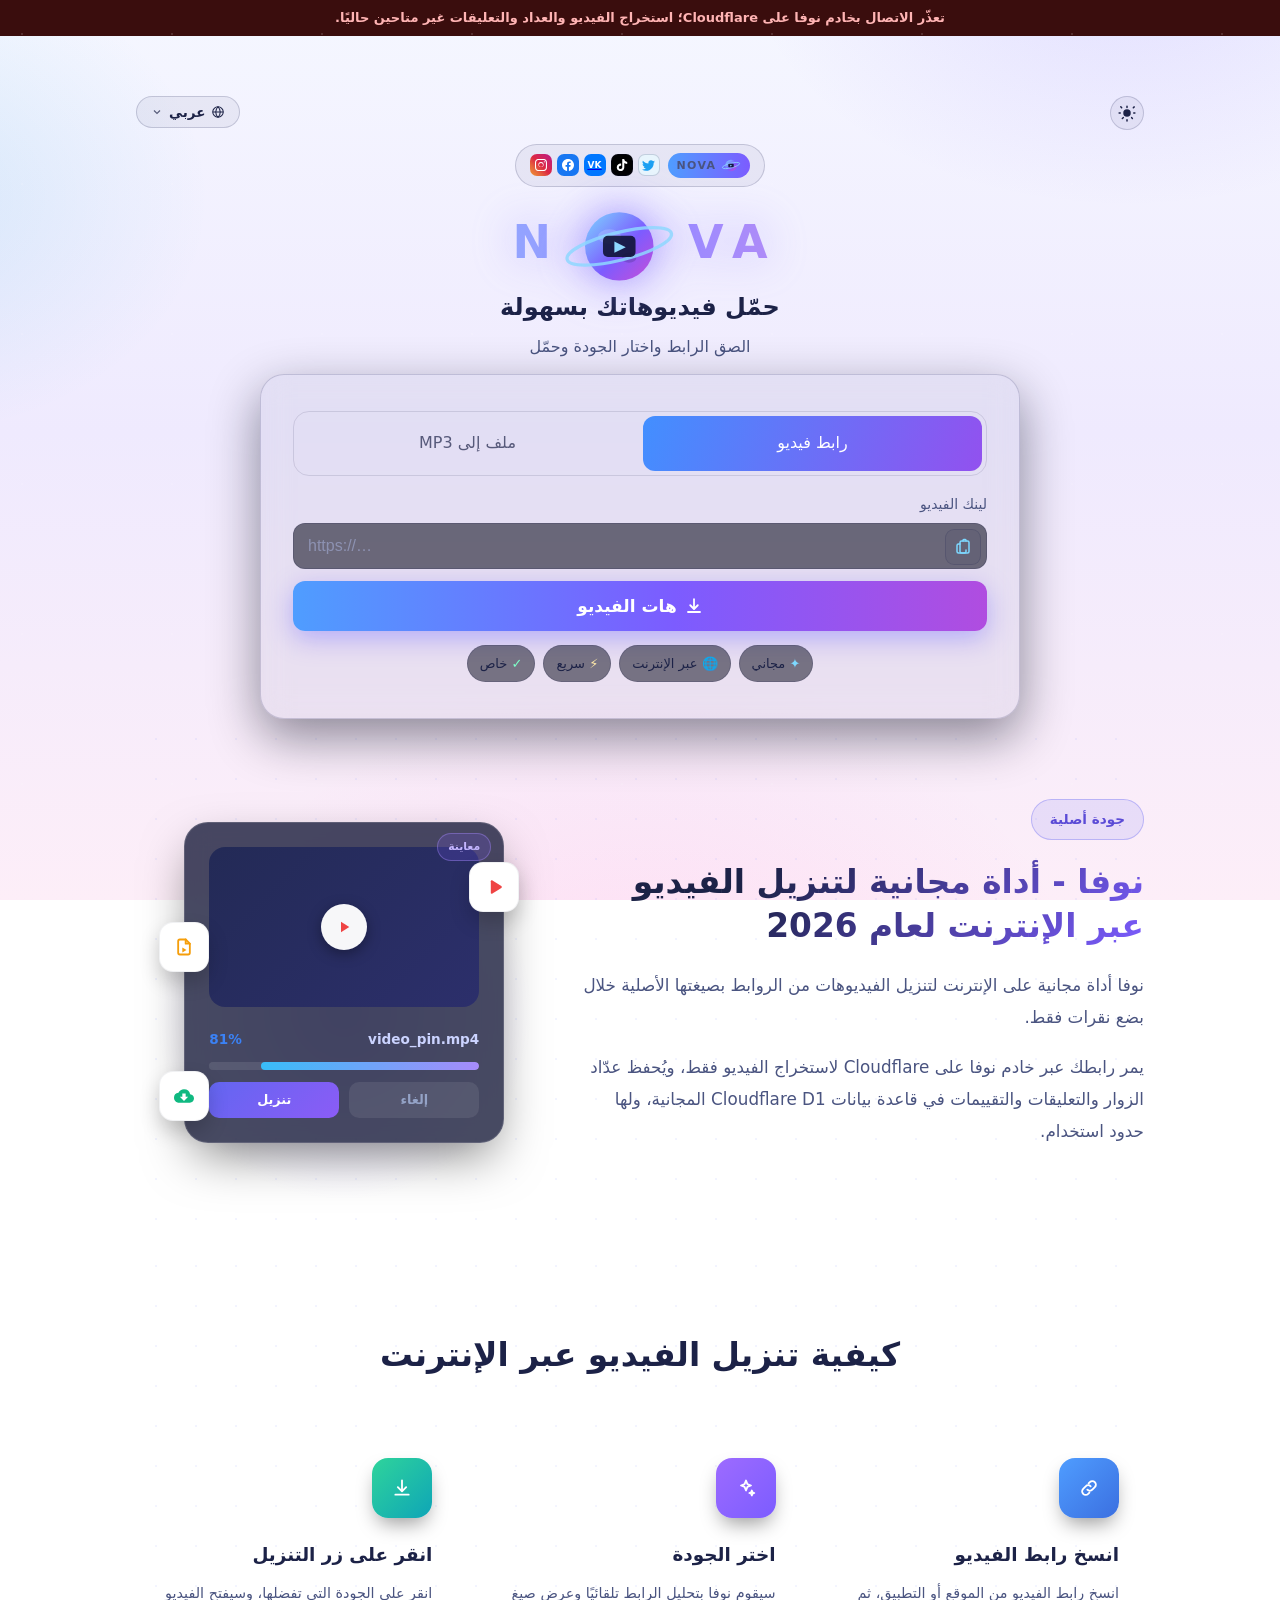
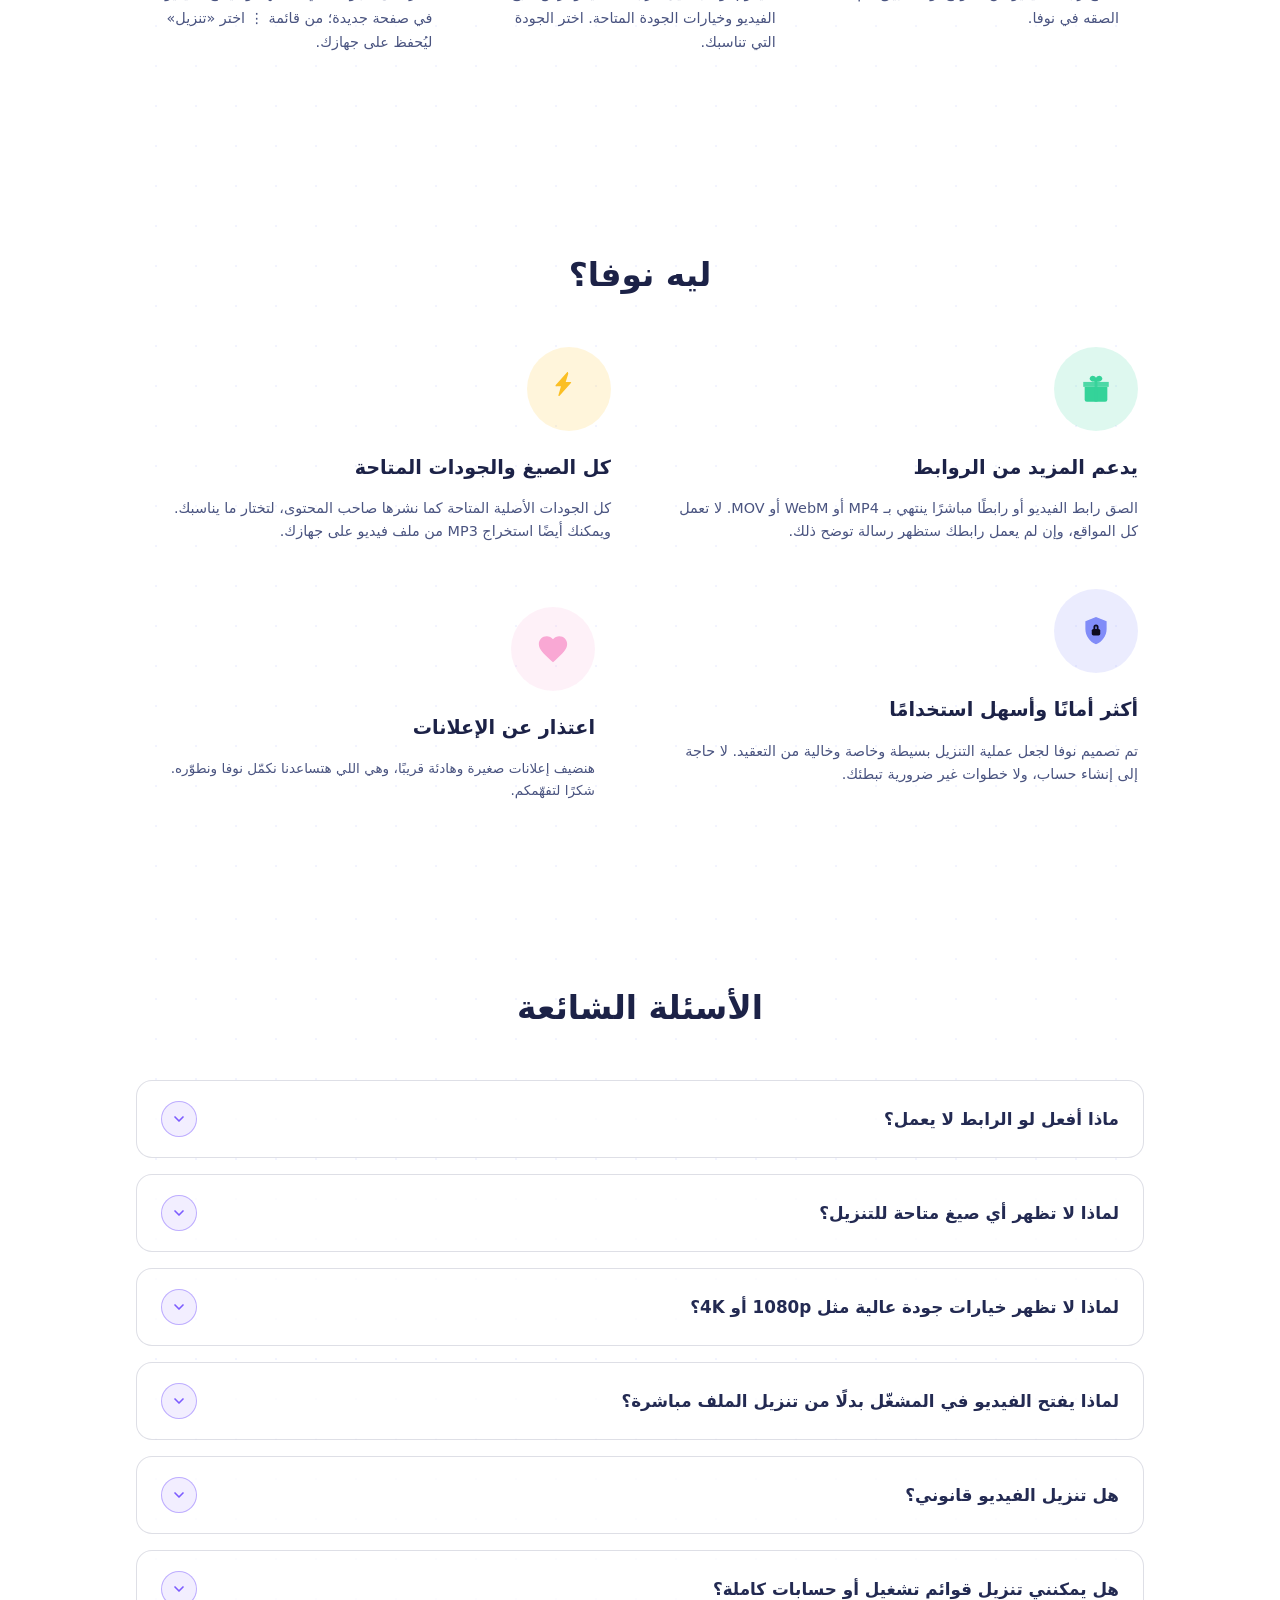
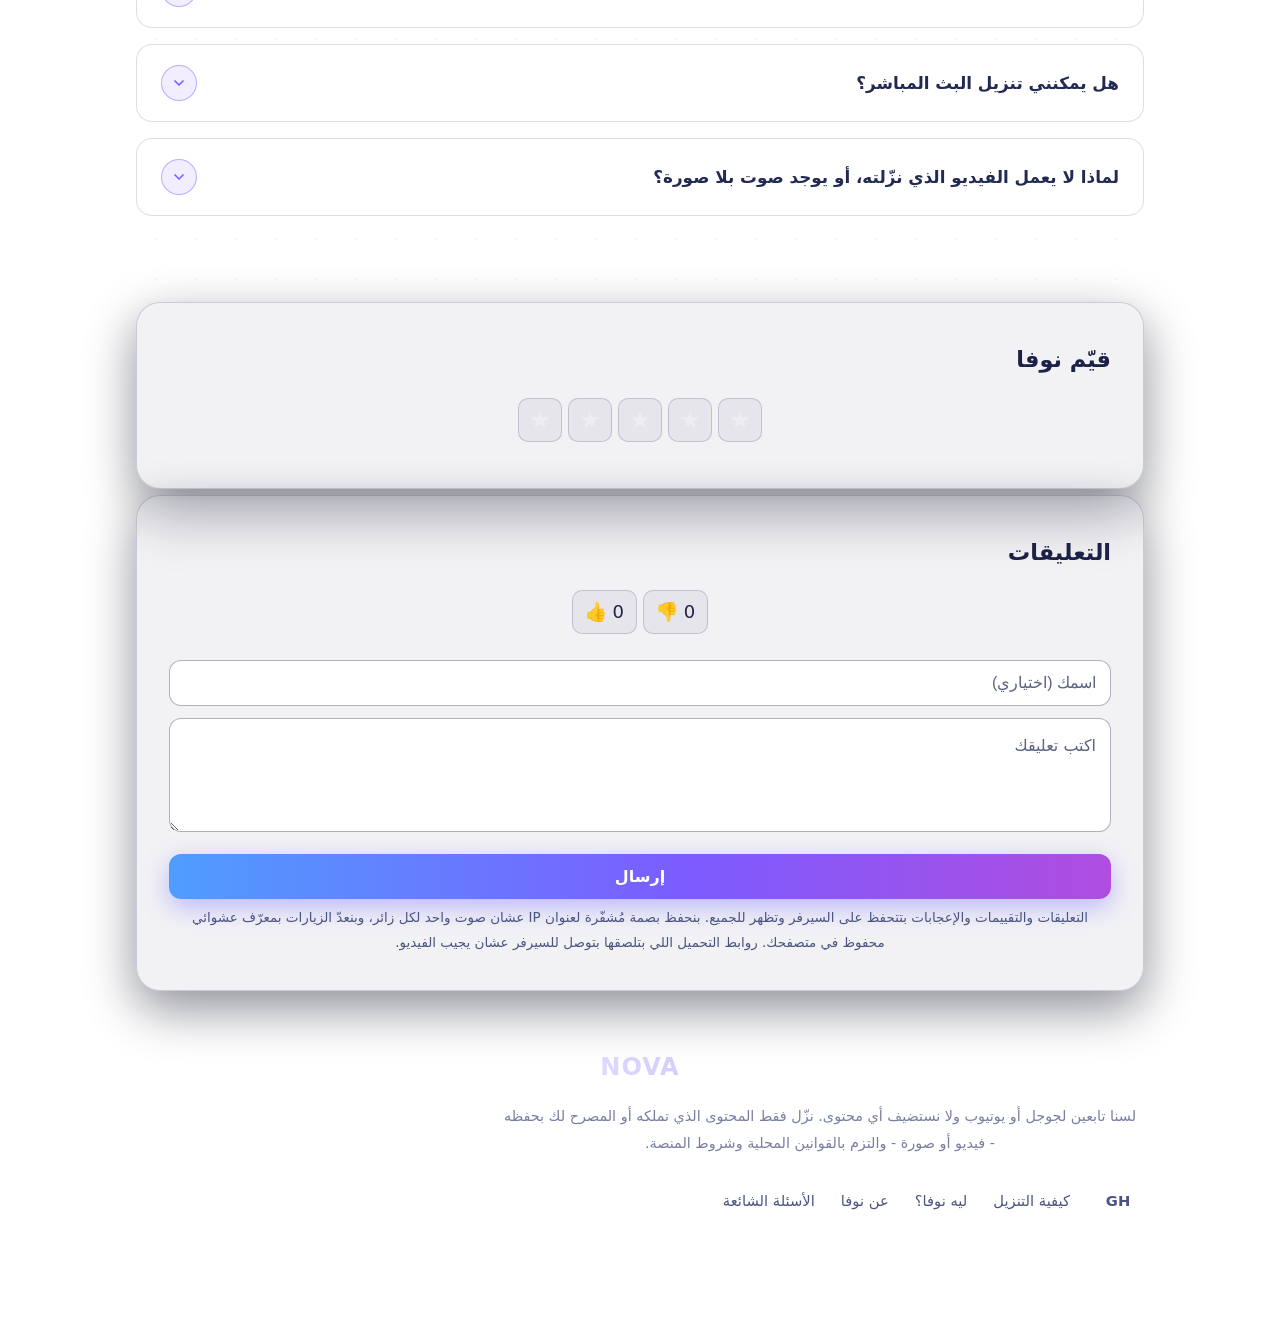
==== commit 3f4b8065: "Add SEO structured data (JSON-LD) and og:locale meta" ====
--- a/index.html
+++ b/index.html
@@ -18,6 +18,19 @@
 <meta name="twitter:card" content="summary">
 <meta name="twitter:title" content="N O V A — حمّل فيديوهاتك بسهولة">
 <meta name="twitter:description" content="الصق اللينك، اختار الجودة، وحمّل. مجاني.">
+<meta property="og:locale" content="ar_EG">
+<script type="application/ld+json">
+{"@context":"https://schema.org","@graph":[
+{"@type":"WebSite","name":"NOVA — نوفا","alternateName":["NOVA","نوفا"],"url":"https://hady-6.github.io/nova/","description":"نوفا: أداة مجانية عبر الإنترنت لتنزيل الفيديوهات من بنترست والروابط المباشرة بصيغتها الأصلية — بلا حساب ولا تعقيد.","inLanguage":"ar","keywords":"تحميل فيديو, تنزيل فيديو بنترست, نوفا, NOVA"},
+{"@type":"WebApplication","name":"NOVA — نوفا","url":"https://hady-6.github.io/nova/","applicationCategory":"MultimediaApplication","operatingSystem":"Any","browserRequirements":"Requires JavaScript","inLanguage":["ar","en"],"offers":{"@type":"Offer","price":"0","priceCurrency":"USD"},"description":"حمّل فيديوهاتك بسهولة من بنترست ولينكات الفيديو المباشرة — مجاني، وكل حاجة بتتم على جهازك."},
+{"@type":"FAQPage","mainEntity":[
+{"@type":"Question","name":"ماذا أفعل لو الرابط لا يعمل؟","acceptedAnswer":{"@type":"Answer","text":"افتح الرابط في المتصفح وانسخ العنوان الكامل ثم الصقه هنا. بعض الفيديوهات لا يمكن تنزيلها لأن الموقع لا يشارك بياناتها."}},
+{"@type":"Question","name":"لماذا لا تظهر أي صيغ متاحة للتنزيل؟","acceptedAnswer":{"@type":"Answer","text":"قد يكون البين قد حُذف أو جُعل خاصًا، أو أن الرابط يحتوي على صورة وليس فيديو."}},
+{"@type":"Question","name":"هل تنزيل الفيديو قانوني؟","acceptedAnswer":{"@type":"Answer","text":"يعتمد على القوانين المحلية في بلدك. نزّل فقط الفيديوهات التي تملكها أو المصرح لك بحفظها."}},
+{"@type":"Question","name":"هل يمكنني تنزيل البث المباشر؟","acceptedAnswer":{"@type":"Answer","text":"لا أثناء استمراره؛ بعد انتهاء البث ونشر الفيديو يمكن تنزيله بالطريقة المعتادة."}}
+]}
+]}
+</script>
 <link rel="icon" href="data:image/svg+xml,%3Csvg xmlns='http://www.w3.org/2000/svg' viewBox='0 0 32 32'%3E%3Ccircle cx='16' cy='16' r='13' fill='%237c5cff'/%3E%3Cellipse cx='16' cy='16' rx='20' ry='6' fill='none' stroke='%237dd8ff' stroke-width='2' transform='rotate(-18 16 16)'/%3E%3C/svg%3E">
 <script>try{var st=localStorage.getItem('nova-theme');if(st==='light'||(st===null&&matchMedia('(prefers-color-scheme: light)').matches))document.documentElement.classList.add('light')}catch(e){}</script>
   <link rel="stylesheet" href="prepared-frontend/style.css?v=44">
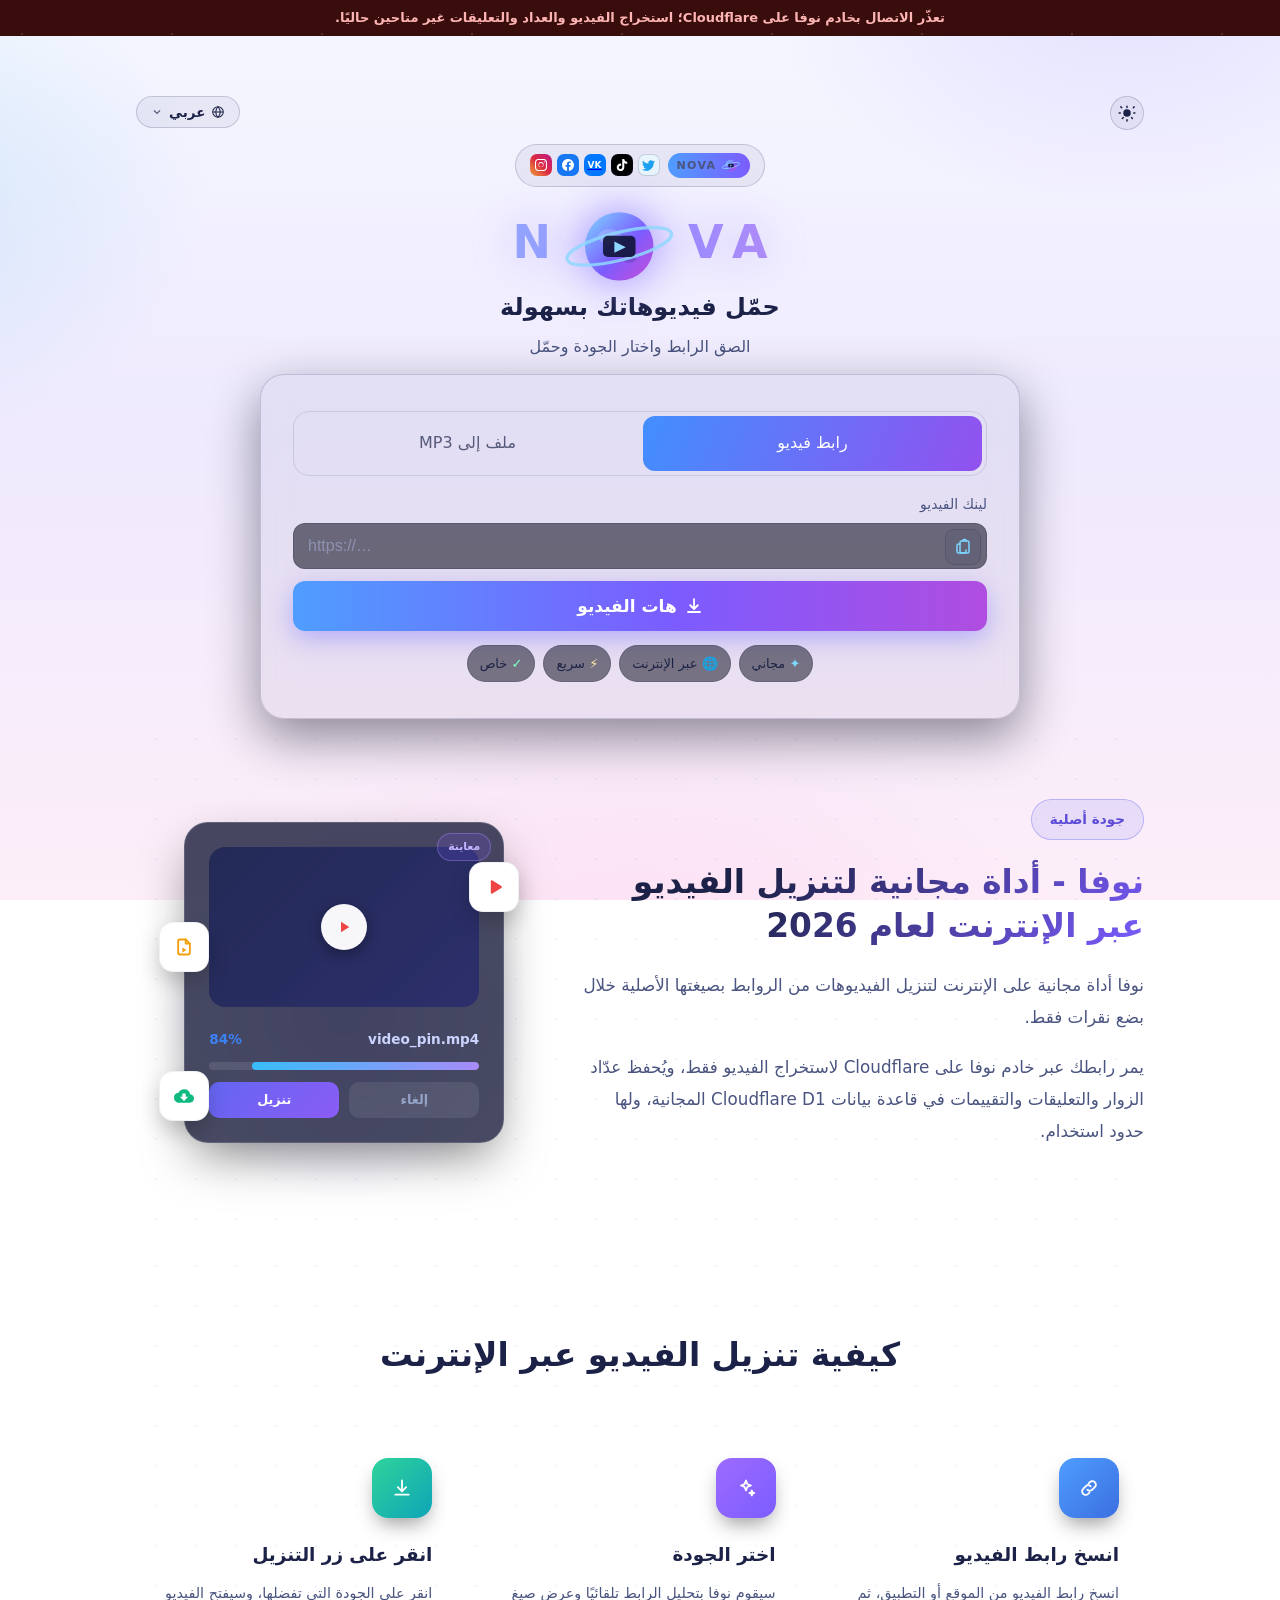
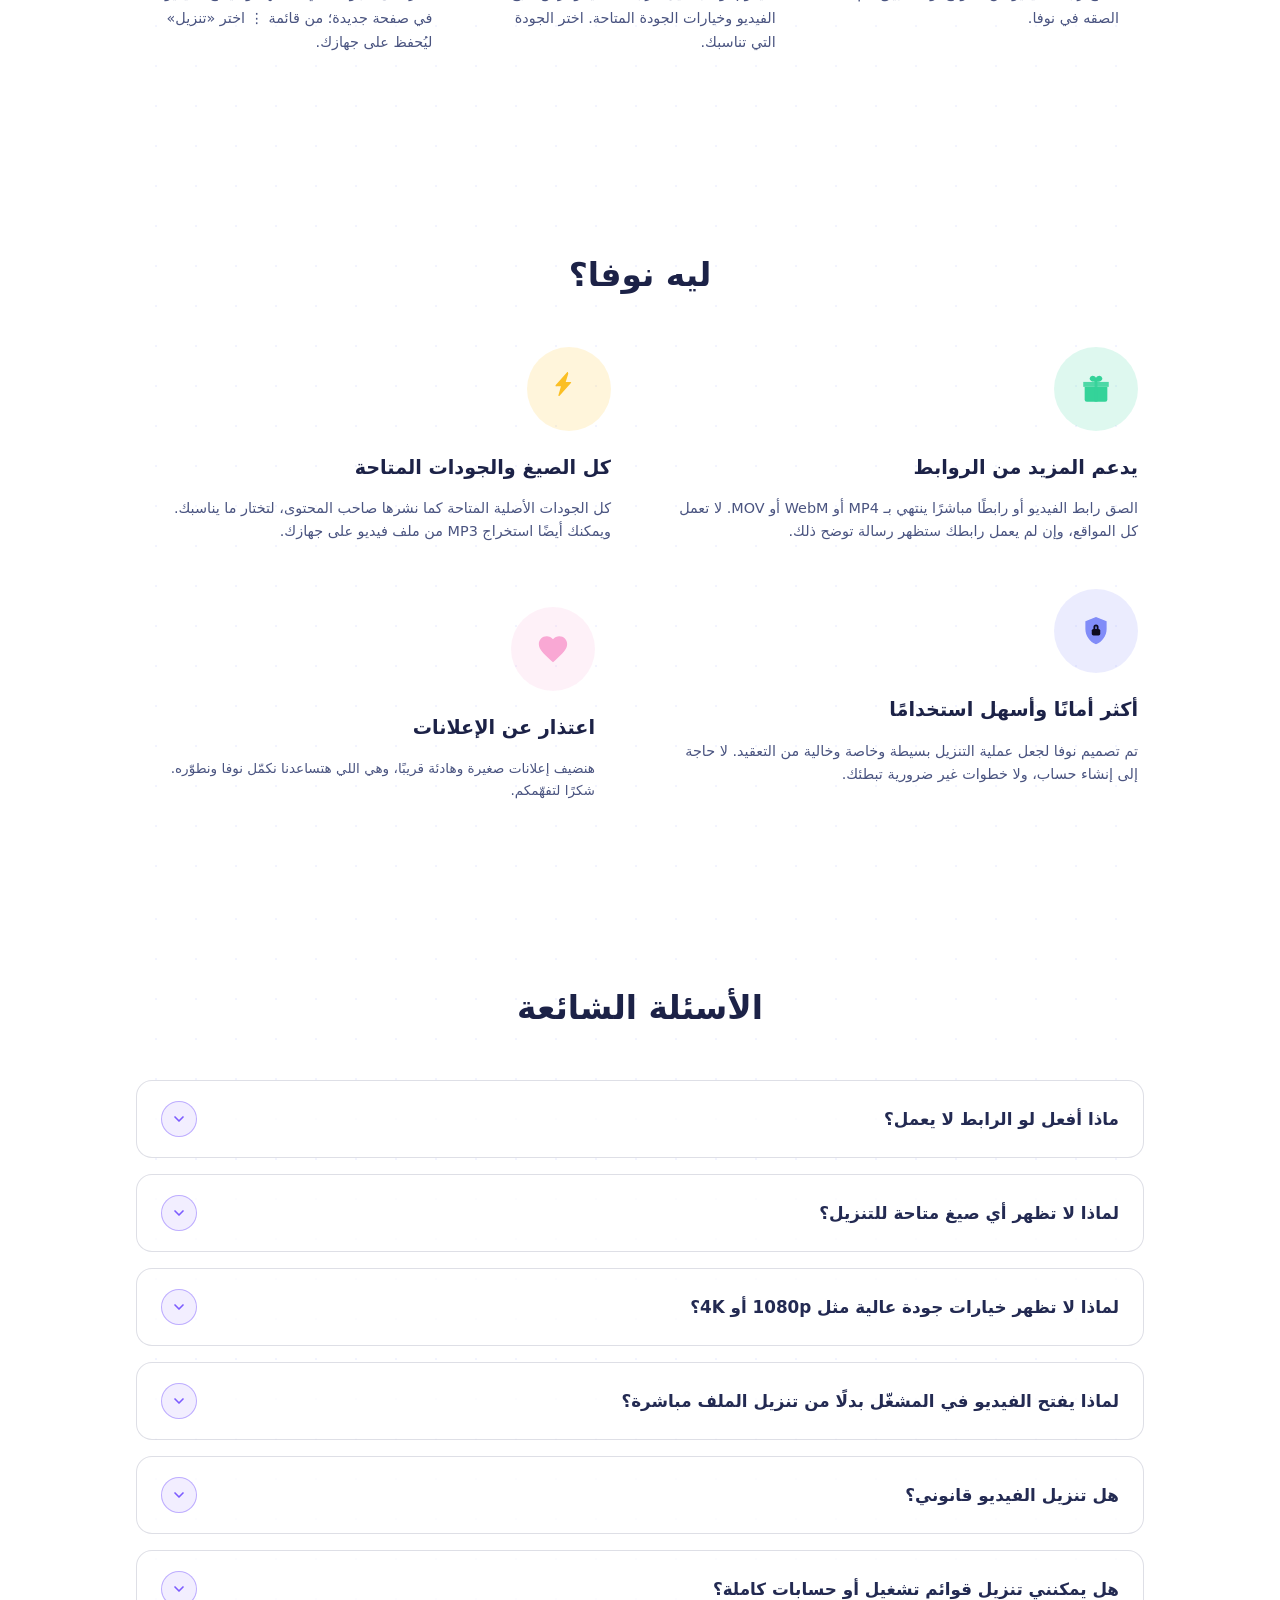
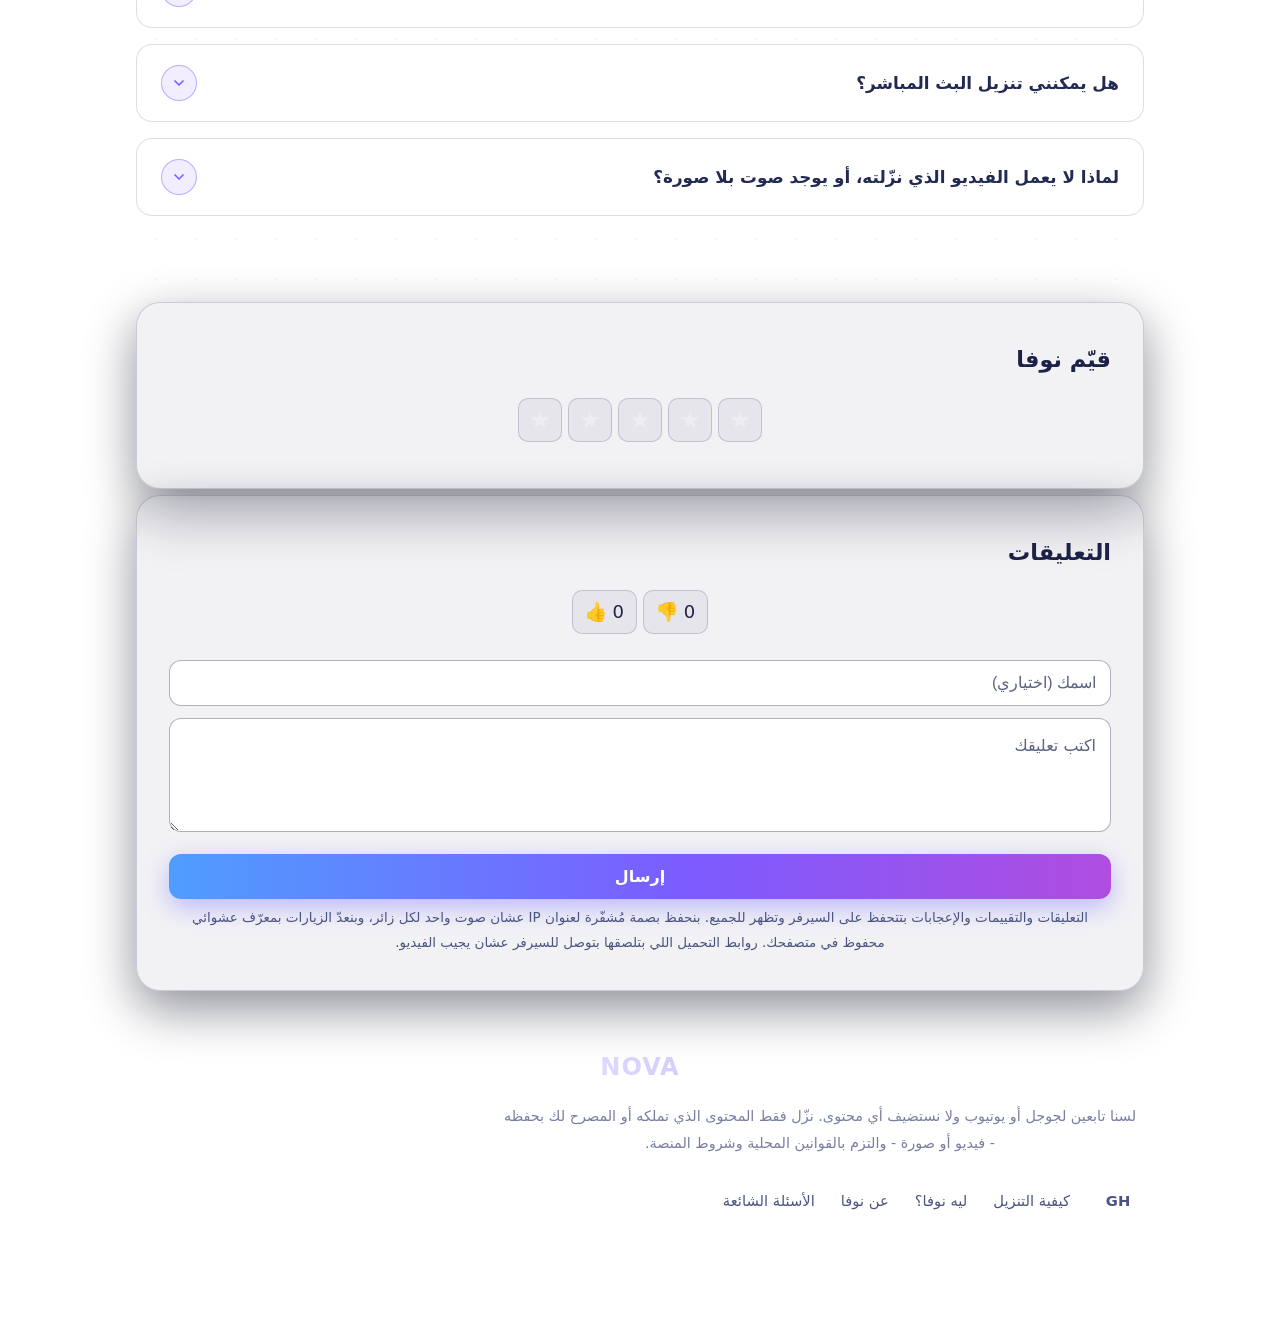
==== commit 4d11ddb2: "Narrow SEO metadata to verified capabilities" ====
--- a/index.html
+++ b/index.html
@@ -21,14 +21,8 @@
 <meta property="og:locale" content="ar_EG">
 <script type="application/ld+json">
 {"@context":"https://schema.org","@graph":[
-{"@type":"WebSite","name":"NOVA — نوفا","alternateName":["NOVA","نوفا"],"url":"https://hady-6.github.io/nova/","description":"نوفا: أداة مجانية عبر الإنترنت لتنزيل الفيديوهات من بنترست والروابط المباشرة بصيغتها الأصلية — بلا حساب ولا تعقيد.","inLanguage":"ar","keywords":"تحميل فيديو, تنزيل فيديو بنترست, نوفا, NOVA"},
-{"@type":"WebApplication","name":"NOVA — نوفا","url":"https://hady-6.github.io/nova/","applicationCategory":"MultimediaApplication","operatingSystem":"Any","browserRequirements":"Requires JavaScript","inLanguage":["ar","en"],"offers":{"@type":"Offer","price":"0","priceCurrency":"USD"},"description":"حمّل فيديوهاتك بسهولة من بنترست ولينكات الفيديو المباشرة — مجاني، وكل حاجة بتتم على جهازك."},
-{"@type":"FAQPage","mainEntity":[
-{"@type":"Question","name":"ماذا أفعل لو الرابط لا يعمل؟","acceptedAnswer":{"@type":"Answer","text":"افتح الرابط في المتصفح وانسخ العنوان الكامل ثم الصقه هنا. بعض الفيديوهات لا يمكن تنزيلها لأن الموقع لا يشارك بياناتها."}},
-{"@type":"Question","name":"لماذا لا تظهر أي صيغ متاحة للتنزيل؟","acceptedAnswer":{"@type":"Answer","text":"قد يكون البين قد حُذف أو جُعل خاصًا، أو أن الرابط يحتوي على صورة وليس فيديو."}},
-{"@type":"Question","name":"هل تنزيل الفيديو قانوني؟","acceptedAnswer":{"@type":"Answer","text":"يعتمد على القوانين المحلية في بلدك. نزّل فقط الفيديوهات التي تملكها أو المصرح لك بحفظها."}},
-{"@type":"Question","name":"هل يمكنني تنزيل البث المباشر؟","acceptedAnswer":{"@type":"Answer","text":"لا أثناء استمراره؛ بعد انتهاء البث ونشر الفيديو يمكن تنزيله بالطريقة المعتادة."}}
-]}
+{"@type":"WebSite","name":"NOVA — نوفا","alternateName":["NOVA","نوفا"],"url":"https://hady-6.github.io/nova/","description":"نوفا: أداة مجانية عبر الإنترنت لتحميل الفيديوهات من الروابط - بلا حساب ولا تعقيد.","inLanguage":"ar","keywords":"تحميل فيديو, تنزيل فيديو, نوفا, NOVA"},
+{"@type":"WebApplication","name":"NOVA — نوفا","url":"https://hady-6.github.io/nova/","applicationCategory":"MultimediaApplication","operatingSystem":"Any","browserRequirements":"Requires JavaScript","inLanguage":["ar","en"],"offers":{"@type":"Offer","price":"0","priceCurrency":"USD"},"description":"الصق رابط الفيديو وحمّله مجانًا، أو استخرج الصوت MP3 من ملف فيديو على جهازك - استخراج الصوت من الملفات يتم محليًا على جهازك."}
 ]}
 </script>
 <link rel="icon" href="data:image/svg+xml,%3Csvg xmlns='http://www.w3.org/2000/svg' viewBox='0 0 32 32'%3E%3Ccircle cx='16' cy='16' r='13' fill='%237c5cff'/%3E%3Cellipse cx='16' cy='16' rx='20' ry='6' fill='none' stroke='%237dd8ff' stroke-width='2' transform='rotate(-18 16 16)'/%3E%3C/svg%3E">
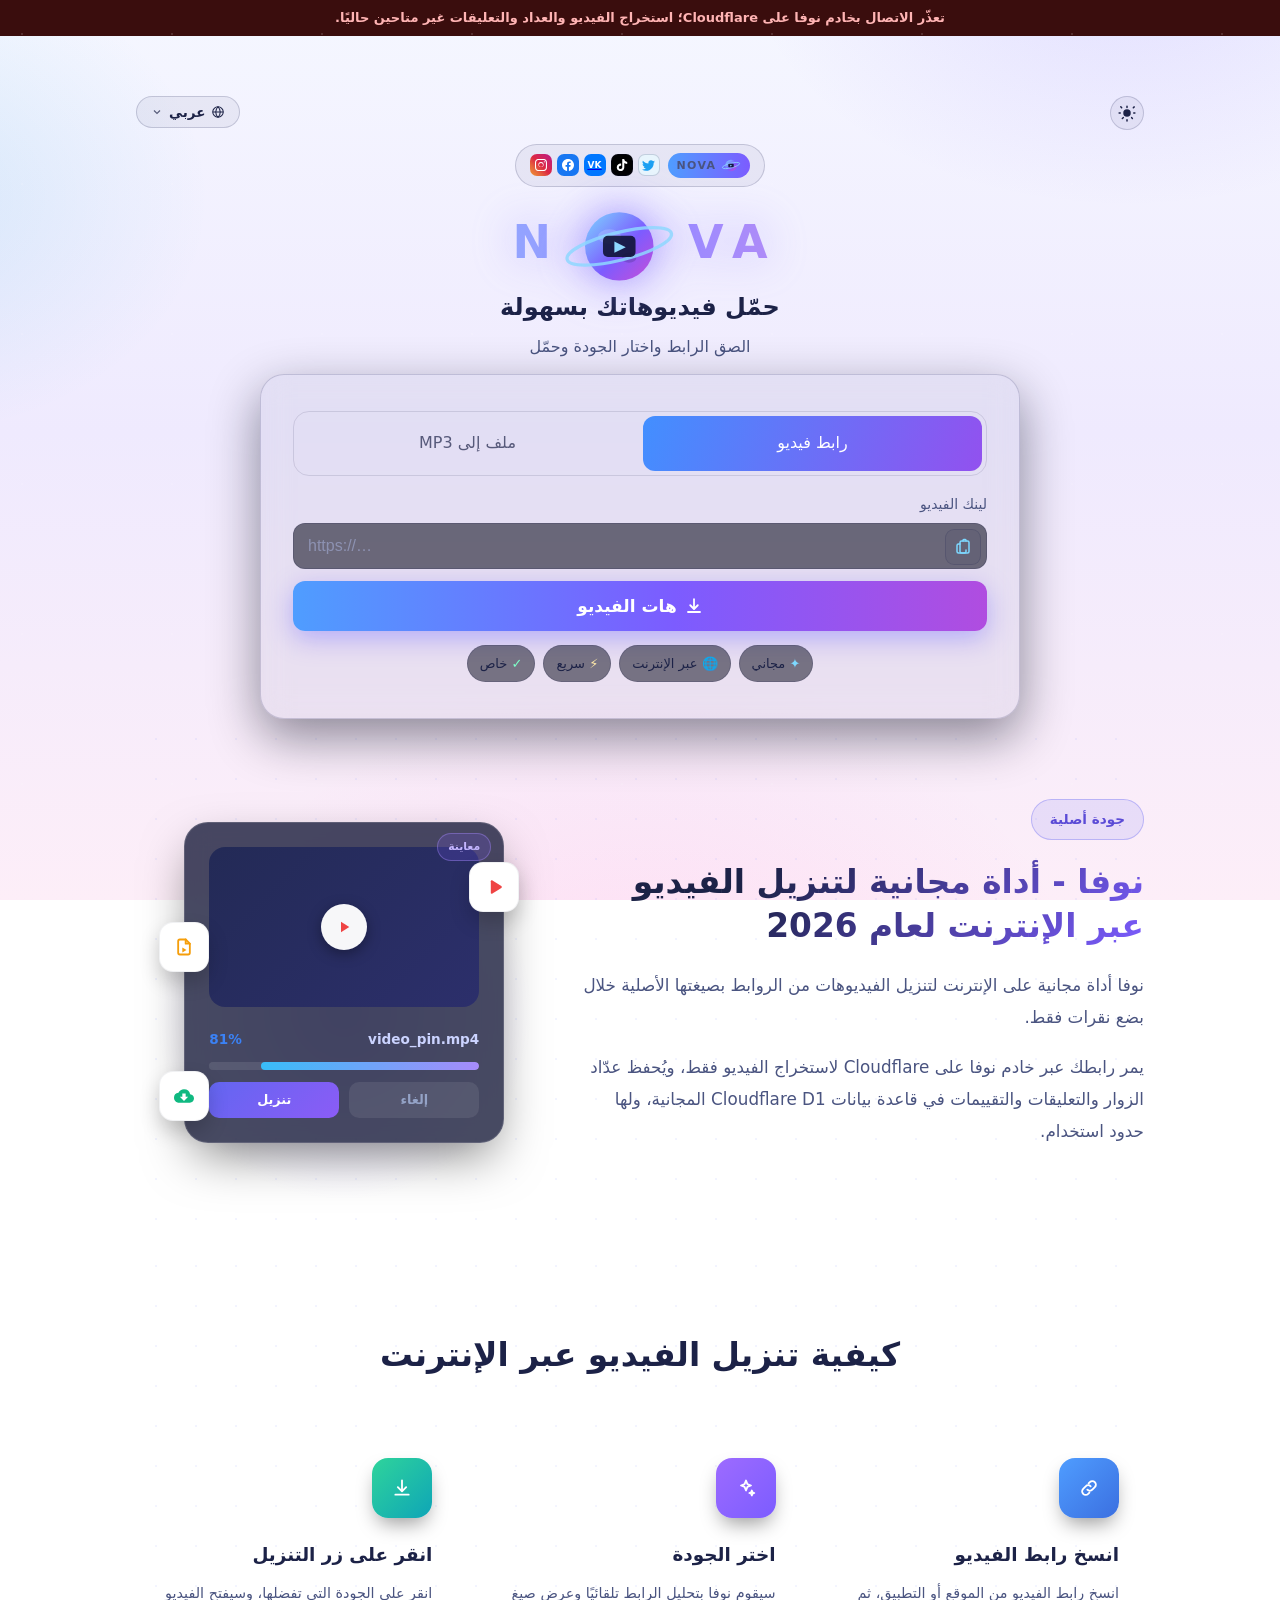
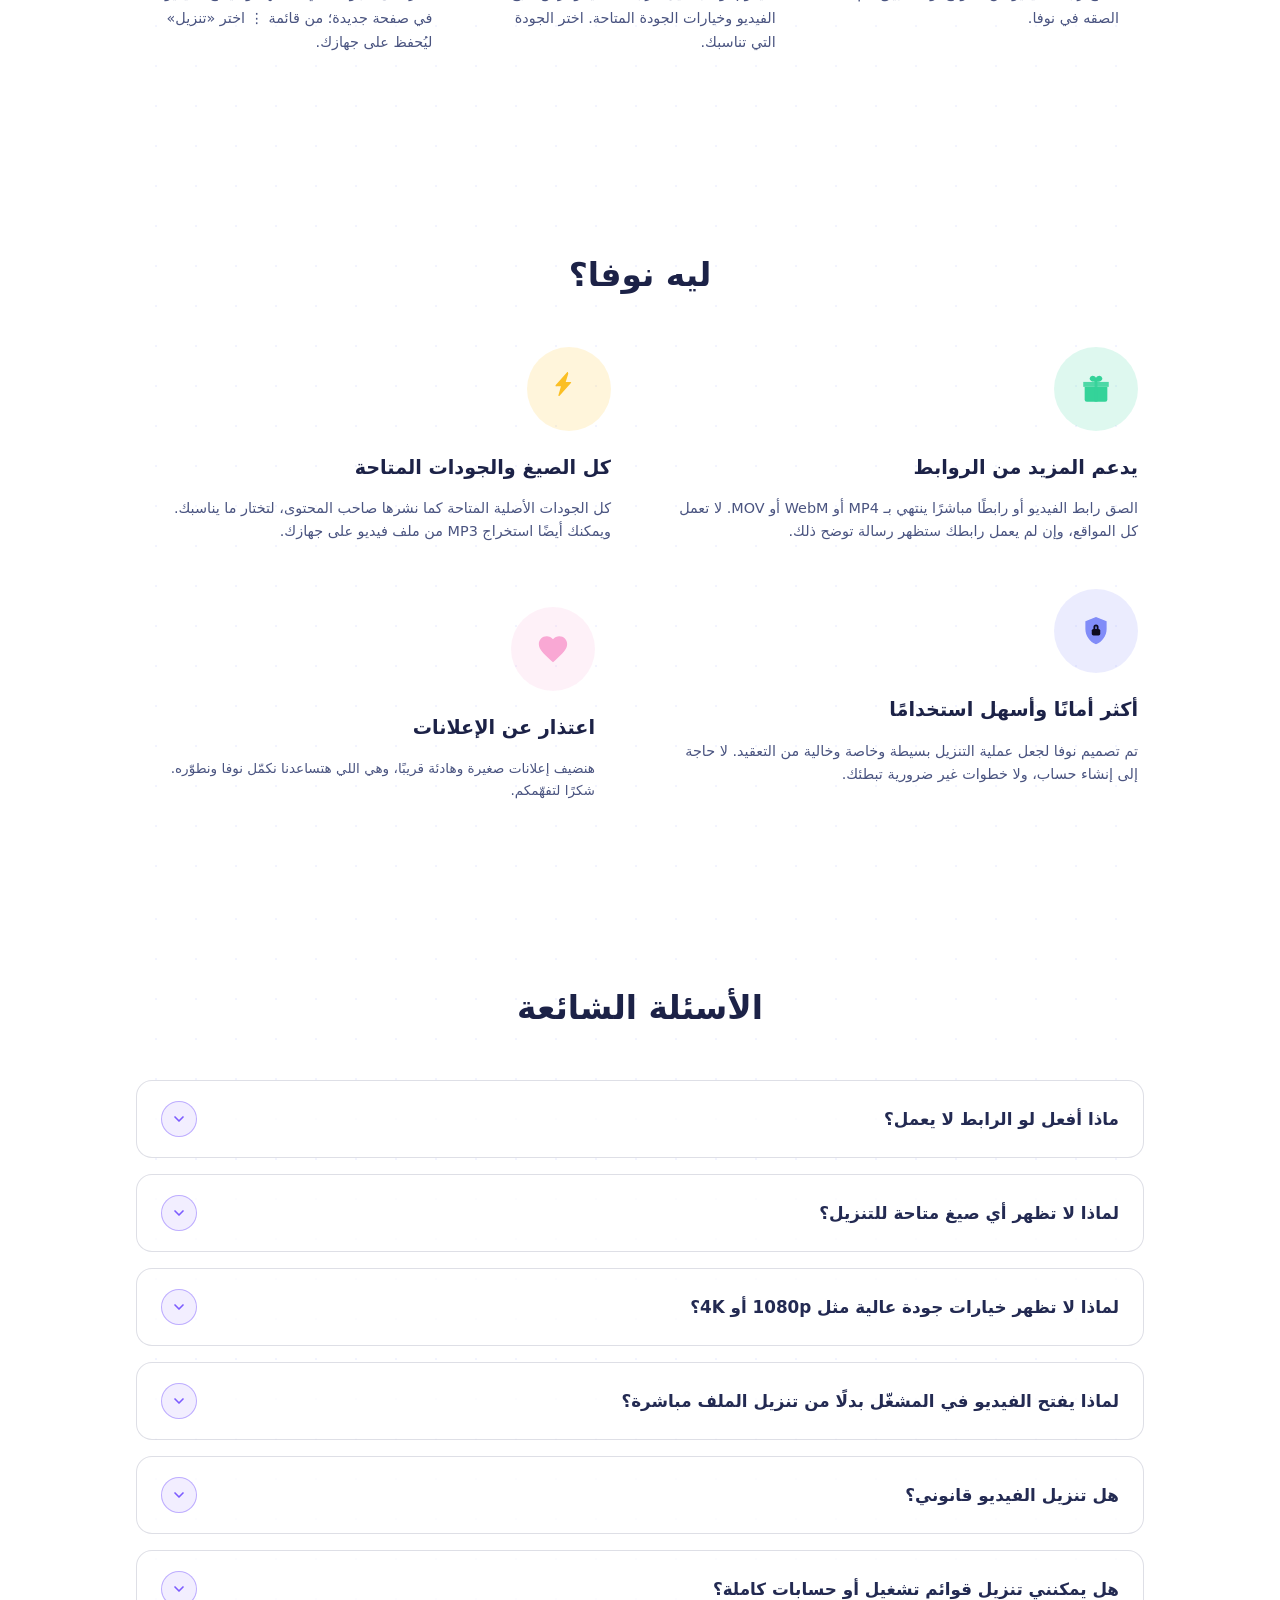
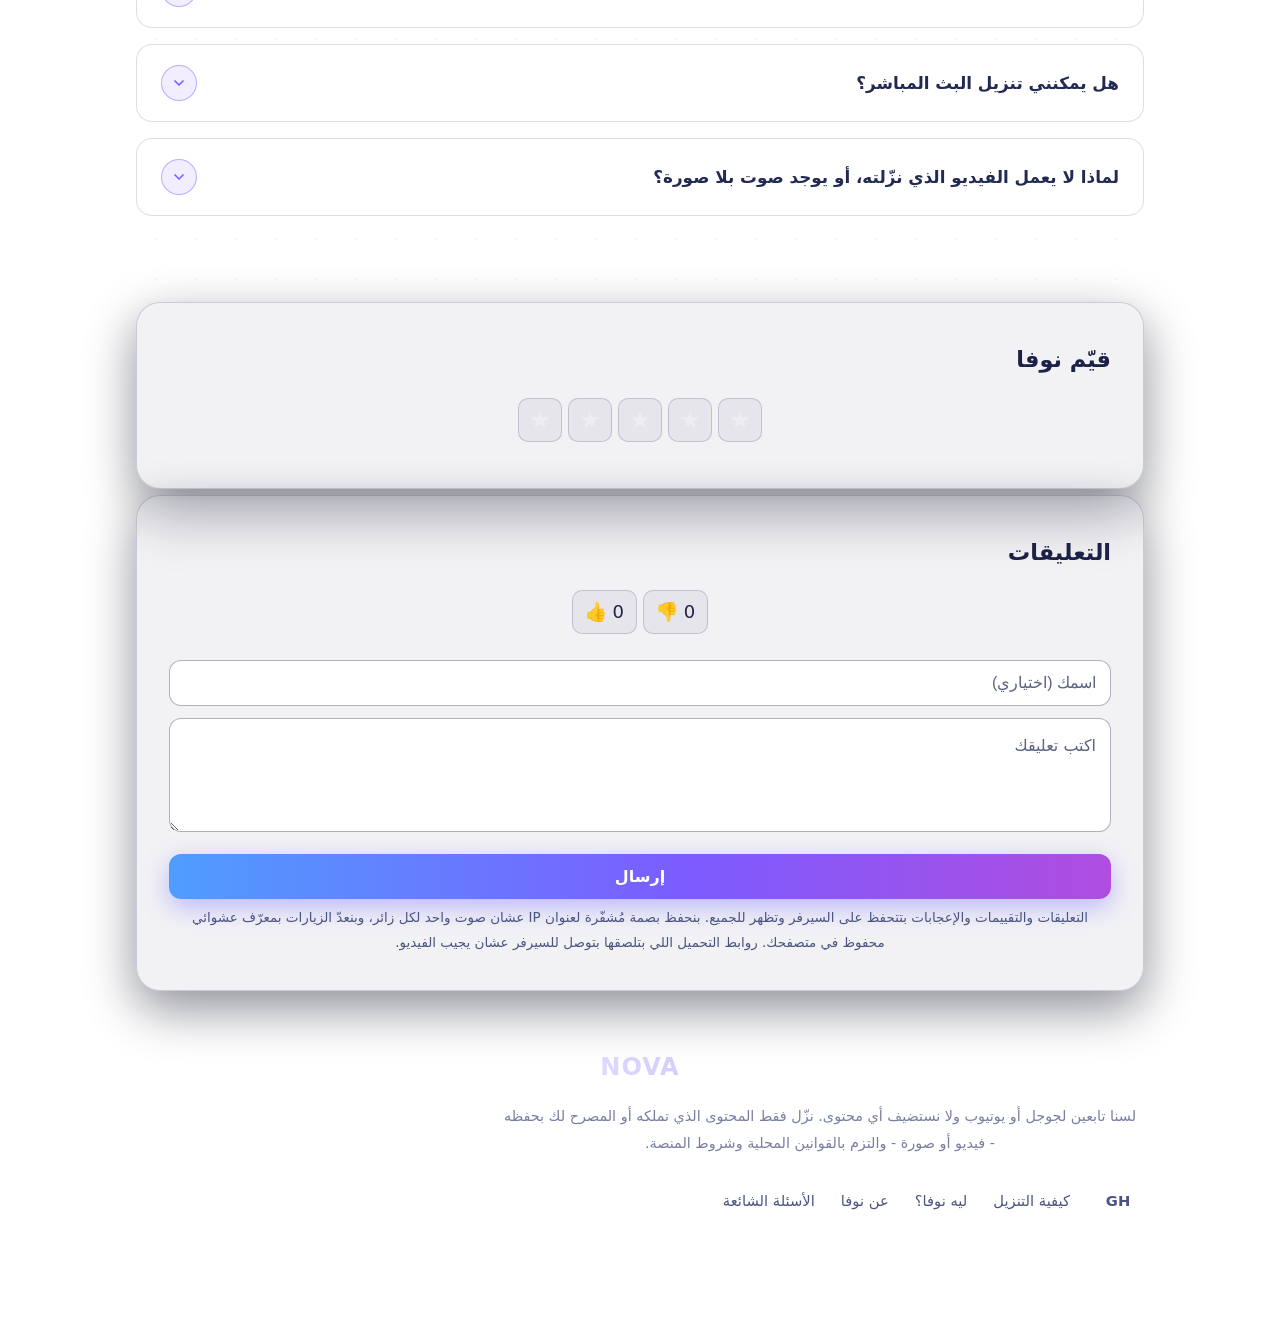
==== commit 8e0e00ca: "Rename main button label to تحميل" ====
--- a/index.html
+++ b/index.html
@@ -87,7 +87,7 @@
     </div>
     <button id="go" class="primary big" type="button">
       <svg viewBox="0 0 24 24" width="18" height="18" fill="none" stroke="currentColor" stroke-width="2.4" stroke-linecap="round" stroke-linejoin="round"><path d="M12 3v12"/><path d="M7 11l5 5 5-5"/><path d="M4 20h16"/></svg>
-      <span data-i18n="go">هات الفيديو</span>
+      <span data-i18n="go">تحميل</span>
     </button>
     <div id="msg" role="status" aria-live="polite"></div>
     <div class="chips">
@@ -256,7 +256,7 @@
 var NB='https://nova-api.alaziziya7.workers.dev';
 var ac=new AbortController();setTimeout(function(){ac.abort()},6000);
 fetch(NB+'/api/health',{signal:ac.signal}).then(function(r){return r.ok&&r.json()}).then(function(j){return !!(j&&j.ok)}).catch(function(){return false}).then(function(alive){
-fetch('nova-app.js?v=1').then(function(r){return r.text()}).then(function(t){
+fetch('nova-app.js?v=2').then(function(r){return r.text()}).then(function(t){
  if(!alive){
   var bn=document.createElement('div');bn.dir='rtl';bn.style.cssText='background:#3a0d0d;color:#ffb4b4;font:600 13px/1.5 system-ui,sans-serif;padding:8px 12px;text-align:center';bn.textContent='تعذّر الاتصال بخادم نوفا على Cloudflare؛ استخراج الفيديو والعداد والتعليقات غير متاحين حاليًا.';document.body.insertBefore(bn,document.body.firstChild);
   var e0=document.createElement('script');e0.textContent=t;document.body.appendChild(e0);
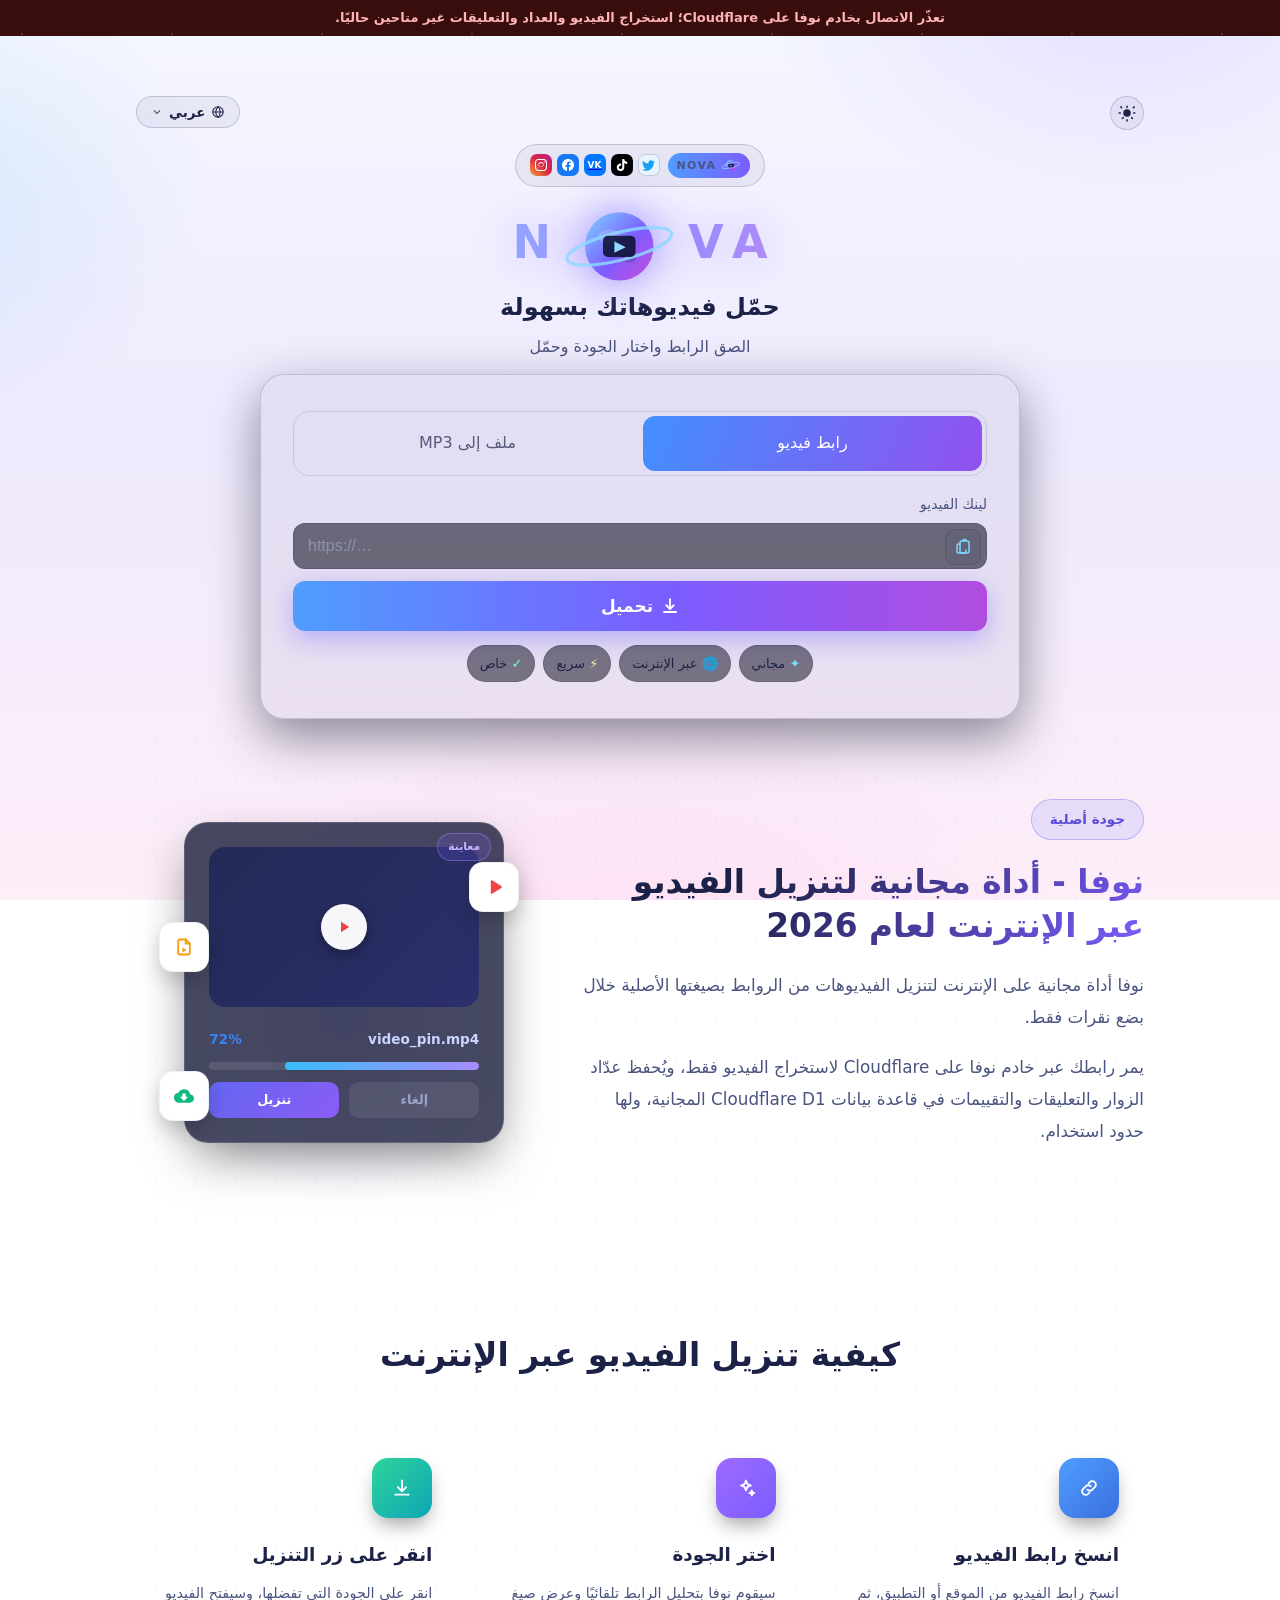
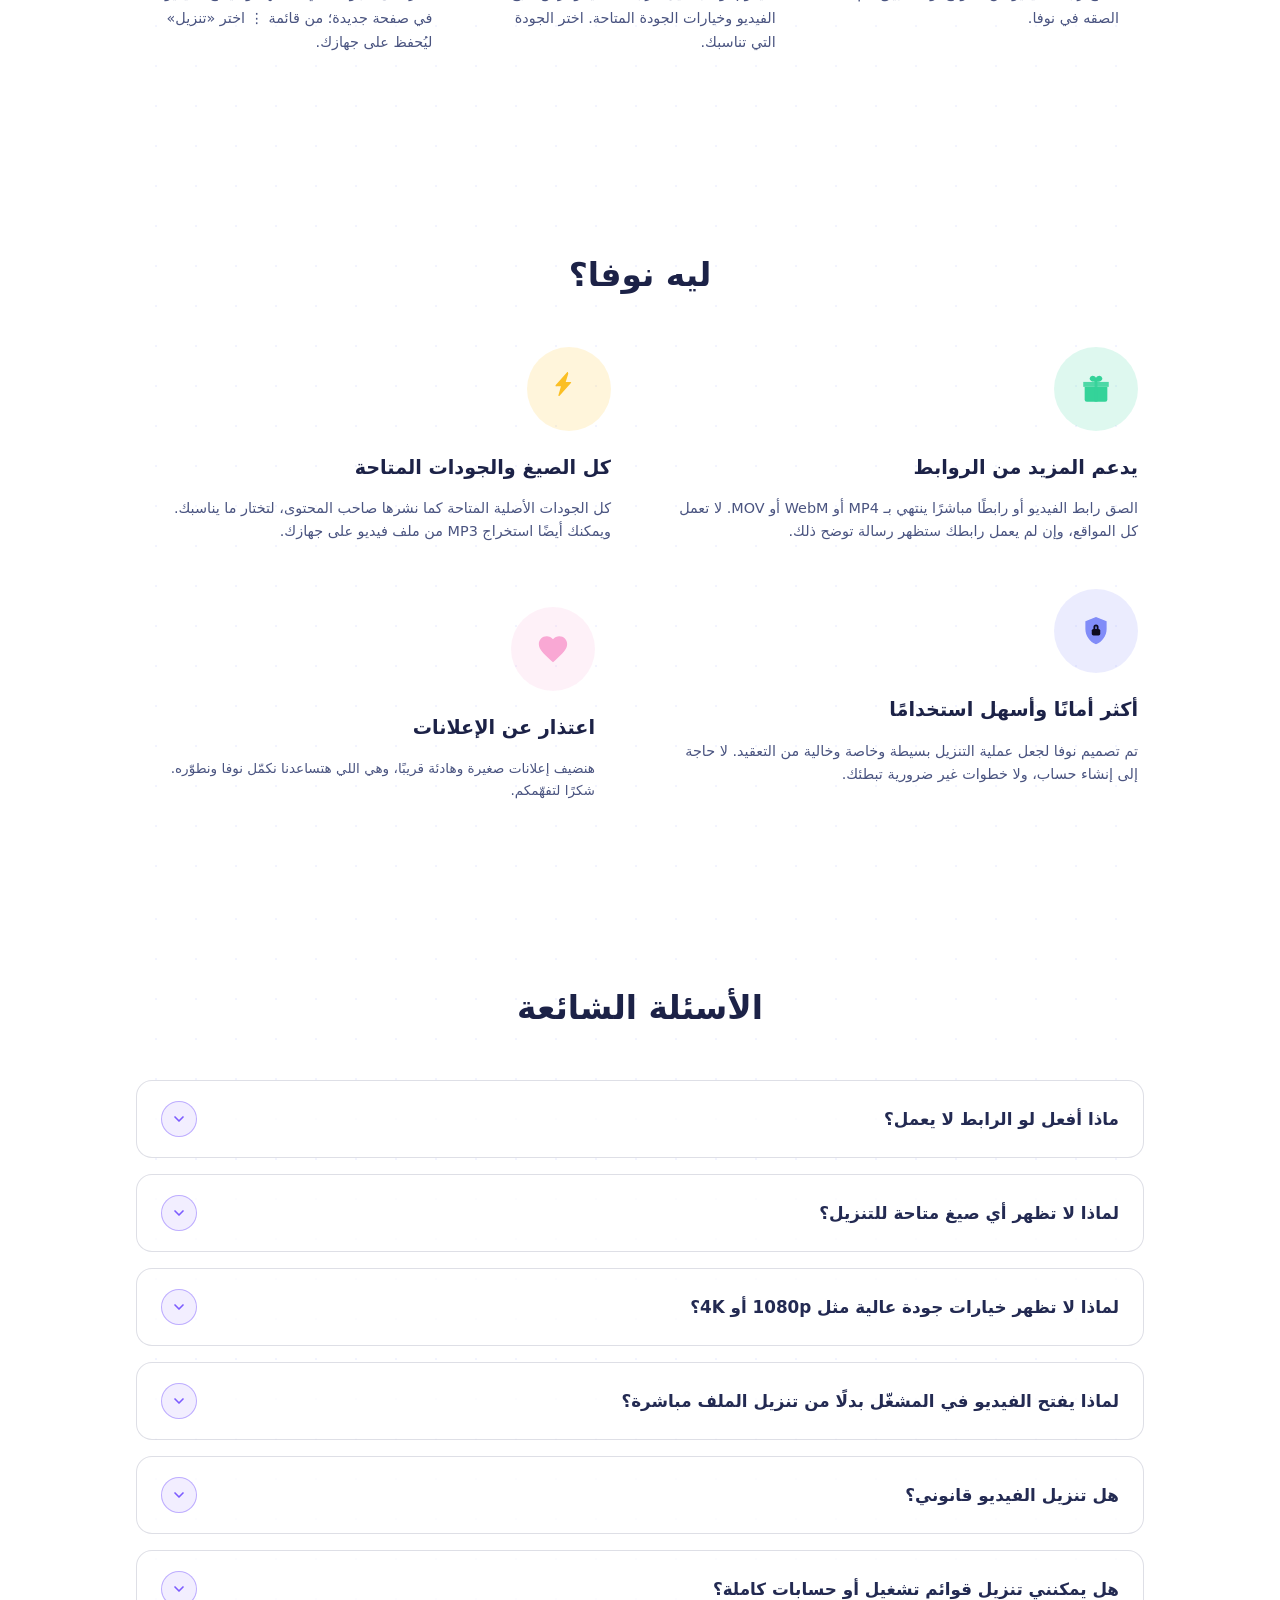
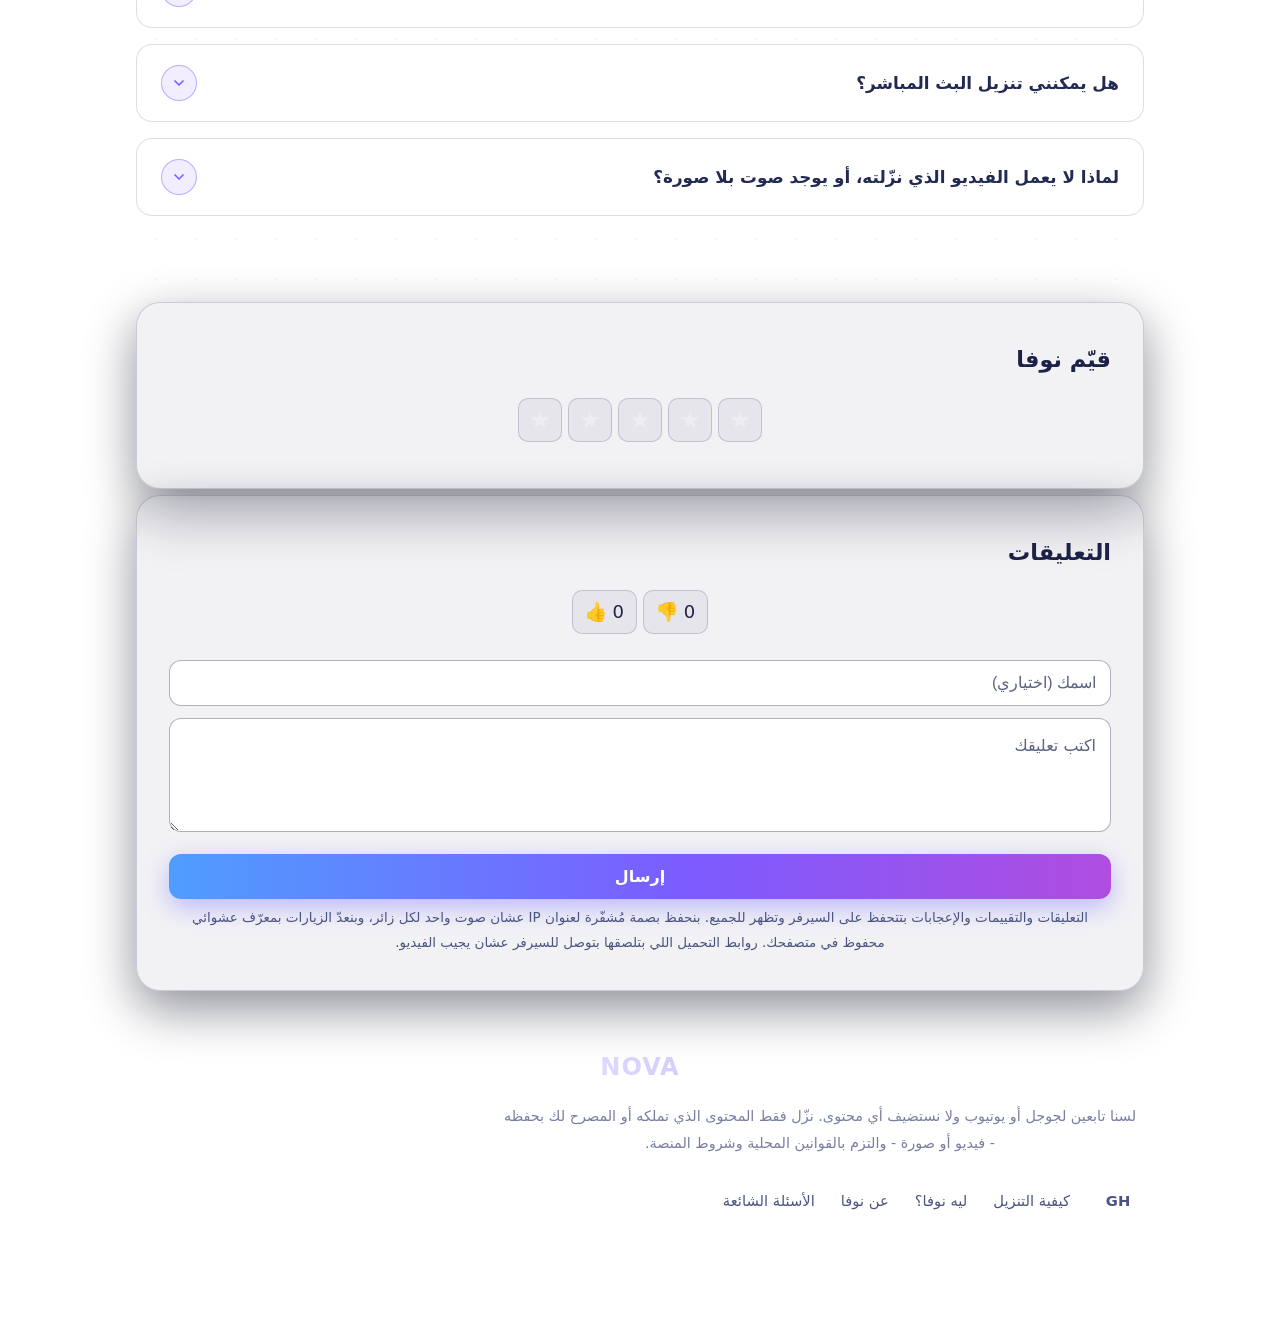
==== commit 2f6de008: "Load nova-app.js v3 (TikTok downloads)" ====
--- a/index.html
+++ b/index.html
@@ -256,7 +256,7 @@
 var NB='https://nova-api.alaziziya7.workers.dev';
 var ac=new AbortController();setTimeout(function(){ac.abort()},6000);
 fetch(NB+'/api/health',{signal:ac.signal}).then(function(r){return r.ok&&r.json()}).then(function(j){return !!(j&&j.ok)}).catch(function(){return false}).then(function(alive){
-fetch('nova-app.js?v=2').then(function(r){return r.text()}).then(function(t){
+fetch('nova-app.js?v=3').then(function(r){return r.text()}).then(function(t){
  if(!alive){
   var bn=document.createElement('div');bn.dir='rtl';bn.style.cssText='background:#3a0d0d;color:#ffb4b4;font:600 13px/1.5 system-ui,sans-serif;padding:8px 12px;text-align:center';bn.textContent='تعذّر الاتصال بخادم نوفا على Cloudflare؛ استخراج الفيديو والعداد والتعليقات غير متاحين حاليًا.';document.body.insertBefore(bn,document.body.firstChild);
   var e0=document.createElement('script');e0.textContent=t;document.body.appendChild(e0);
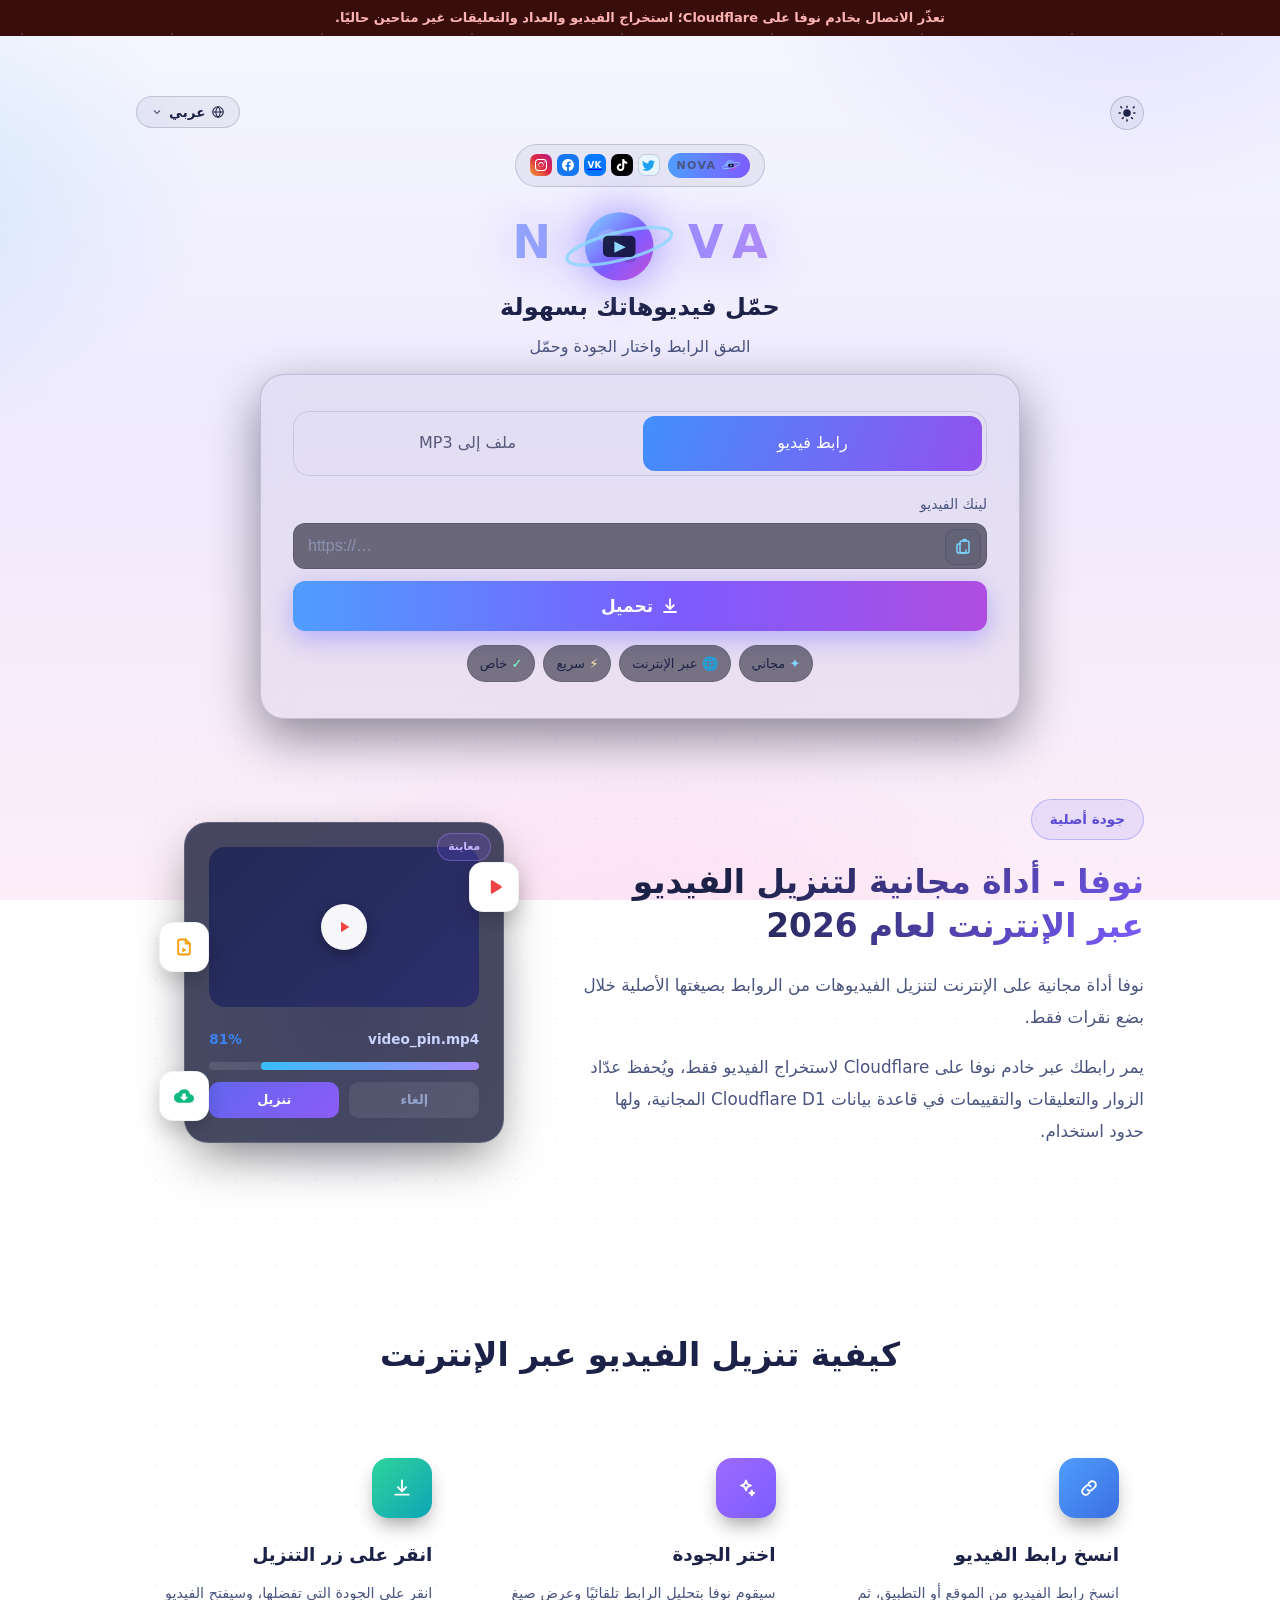
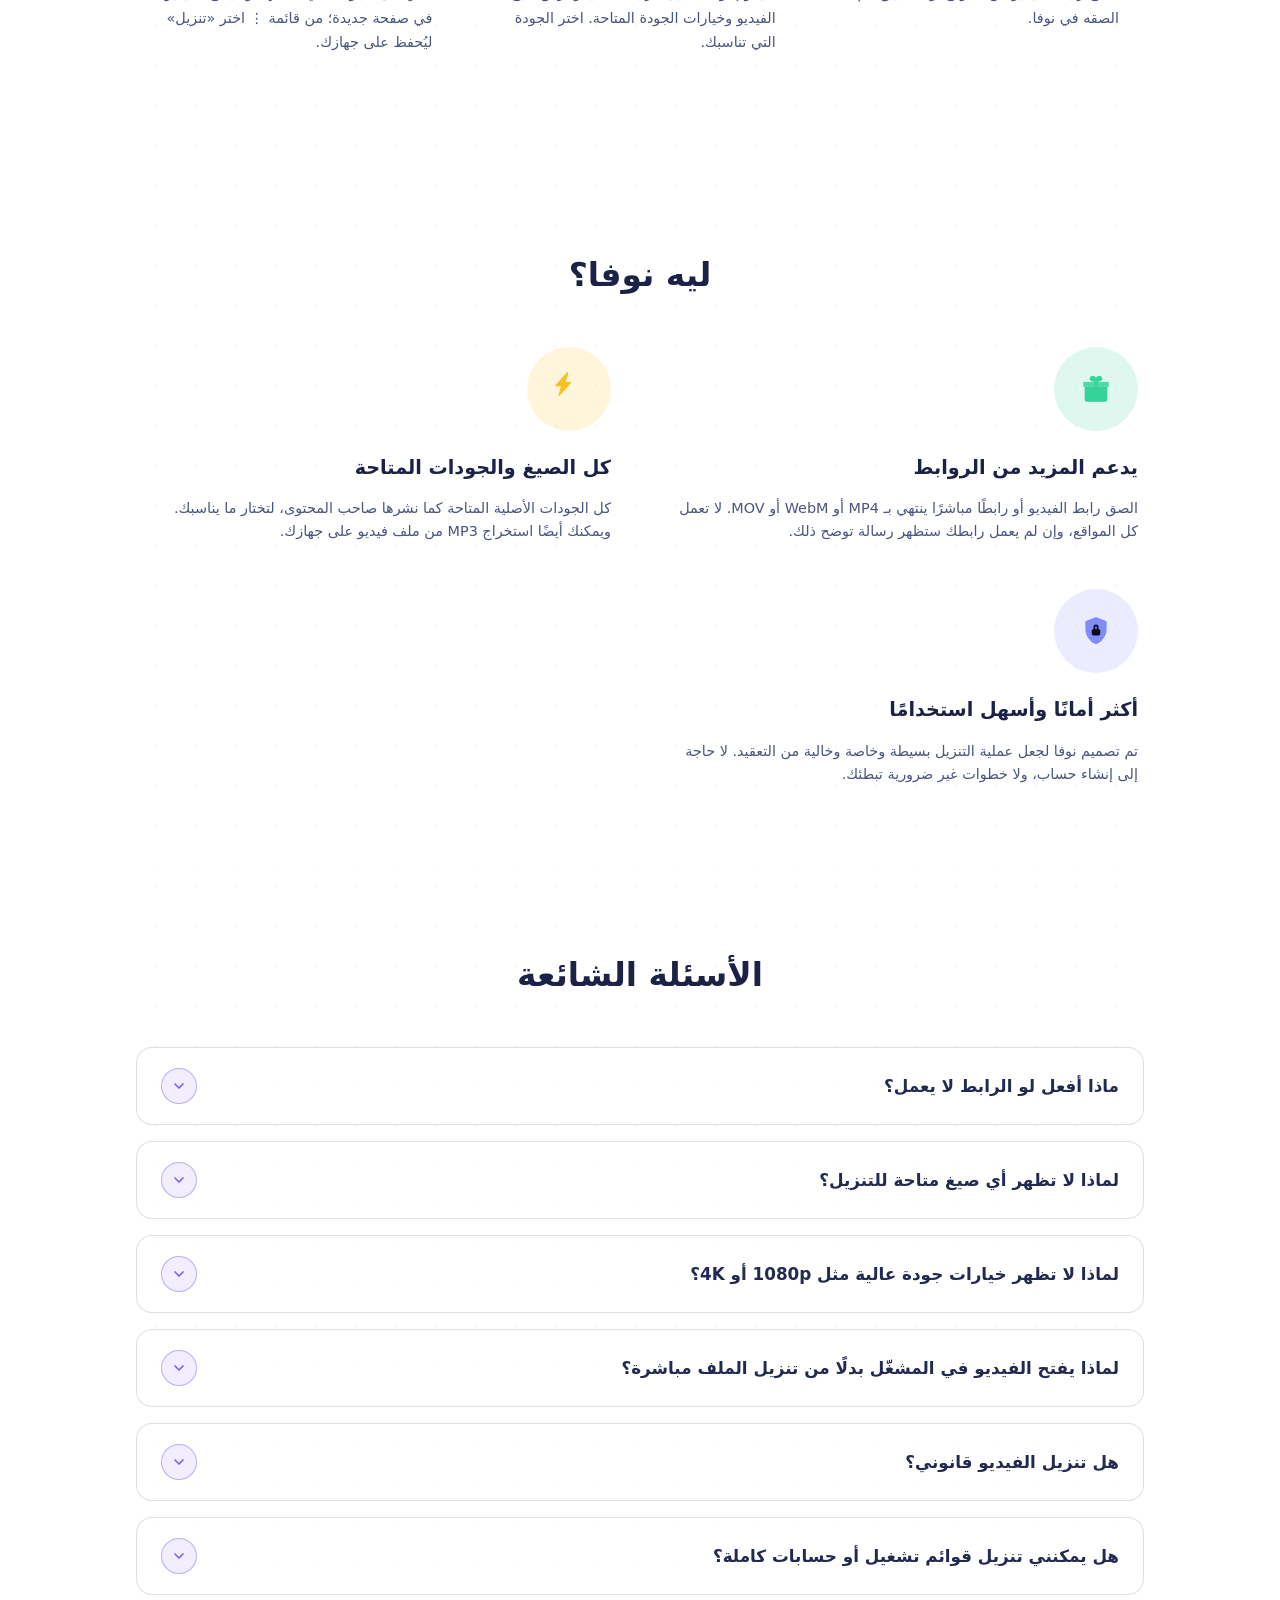
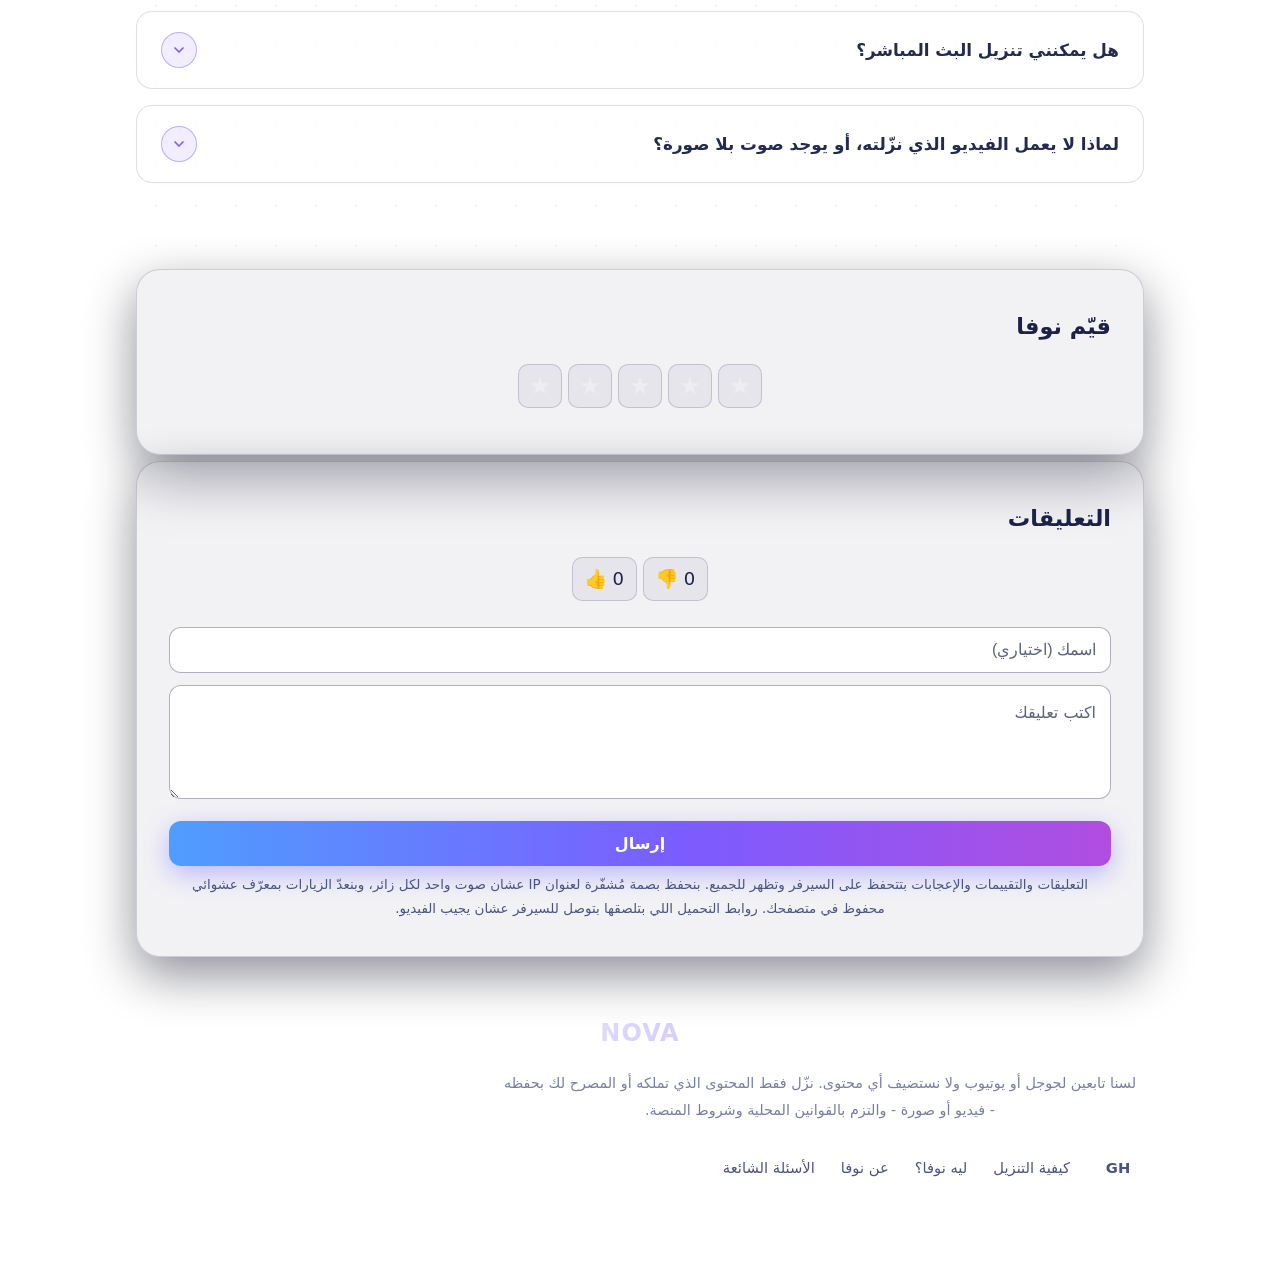
==== commit 1e25b48f: "Remove save-instructions box, ads note cell; bump asset versions" ====
--- a/index.html
+++ b/index.html
@@ -103,10 +103,6 @@
     <h2><svg class="ic" viewBox="0 0 24 24" width="20" height="20" fill="none" stroke="url(#planet)" stroke-width="2" stroke-linecap="round"><path d="M4 7h16M4 12h10M4 17h13"/></svg> <span data-i18n="choose_quality">اختار الجودة</span></h2>
     <p id="pin-title"></p>
     <div id="variants" class="stack"></div>
-    <div class="note">
-      <strong data-i18n="howto_save_t">إزاي تحفظه</strong>
-      <span data-i18n="howto_save_b">دوس على الجودة، الفيديو هيفتح لوحده في صفحة جديدة. شغّله، ومن ⋮ اختار «تنزيل» وهيتحفظ على موبايلك. بعض المواقع بتمنع التحميل بضغطة واحدة.</span>
-    </div>
   </section>
 
   <section id="direct-result" class="panel" hidden>
@@ -177,11 +173,6 @@
         <span class="bubble"><svg viewBox="0 0 24 24" width="30" height="30" fill="currentColor"><path d="M12 2.2l7.5 3v5.3c0 4.8-3.2 9.2-7.5 10.9-4.3-1.7-7.5-6.1-7.5-10.9V5.2l7.5-3z"/><rect x="9" y="10.5" width="6" height="4.6" rx="1.2" fill="#0d0a1f"/><path d="M10.2 10.5V9.2a1.8 1.8 0 0 1 3.6 0v1.3h-1.3V9.2a.5.5 0 0 0-1 0v1.3h-1.3z" fill="#0d0a1f"/></svg></span>
         <strong data-i18n="feat6_t">أكثر أمانًا وأسهل استخدامًا</strong>
         <p data-i18n="feat6_b">تم تصميم نوفا لجعل عملية التنزيل بسيطة وخاصة وخالية من التعقيد. لا حاجة إلى إنشاء حساب، ولا خطوات غير ضرورية تبطئك.</p>
-      </div>
-      <div class="cell mini cr">
-        <span class="bubble"><svg viewBox="0 0 24 24" width="30" height="30" fill="currentColor"><path d="M12 21.35l-1.45-1.32C5.4 15.36 2 12.28 2 8.5 2 5.42 4.42 3 7.5 3c1.74 0 3.41.81 4.5 2.09C13.09 3.81 14.76 3 16.5 3 19.58 3 22 5.42 22 8.5c0 3.78-3.4 6.86-8.55 11.54L12 21.35z"/></svg></span>
-        <strong data-i18n="feat4_t">اعتذار عن الإعلانات</strong>
-        <p data-i18n="feat4_b">هنضيف إعلانات صغيرة وهادئة قريبًا، وهي اللي هتساعدنا نكمّل نوفا ونطوّره. شكرًا لتفهّمكم.</p>
       </div>
 
     </div>
@@ -256,7 +247,7 @@
 var NB='https://nova-api.alaziziya7.workers.dev';
 var ac=new AbortController();setTimeout(function(){ac.abort()},6000);
 fetch(NB+'/api/health',{signal:ac.signal}).then(function(r){return r.ok&&r.json()}).then(function(j){return !!(j&&j.ok)}).catch(function(){return false}).then(function(alive){
-fetch('nova-app.js?v=3').then(function(r){return r.text()}).then(function(t){
+fetch('nova-app.js?v=4').then(function(r){return r.text()}).then(function(t){
  if(!alive){
   var bn=document.createElement('div');bn.dir='rtl';bn.style.cssText='background:#3a0d0d;color:#ffb4b4;font:600 13px/1.5 system-ui,sans-serif;padding:8px 12px;text-align:center';bn.textContent='تعذّر الاتصال بخادم نوفا على Cloudflare؛ استخراج الفيديو والعداد والتعليقات غير متاحين حاليًا.';document.body.insertBefore(bn,document.body.firstChild);
   var e0=document.createElement('script');e0.textContent=t;document.body.appendChild(e0);
@@ -266,7 +257,7 @@
  t=t.replace("const NOVA_BACKEND = '';","const NOVA_BACKEND = 'https://nova-api.alaziziya7.workers.dev';").replace("const NOVA_PROXY = false;","const NOVA_PROXY = false;");
  var e=document.createElement('script');e.textContent=t;document.body.appendChild(e);
  document.dispatchEvent(new Event('DOMContentLoaded'));
- var rs=document.createElement('script');rs.src='reviews.js?v=2';rs.onload=function(){var o=window.novaSocialPaint;window.novaSocialPaint=function(){if(o)o();if(window.novaReviewsPaint)window.novaReviewsPaint()}};document.body.appendChild(rs);
+ var rs=document.createElement('script');rs.src='reviews.js?v=3';rs.onload=function(){var o=window.novaSocialPaint;window.novaSocialPaint=function(){if(o)o();if(window.novaReviewsPaint)window.novaReviewsPaint()}};document.body.appendChild(rs);
  var c=document.querySelector('[data-i18n=chip_private]');if(c&&c.parentNode)c.parentNode.remove();var c2=document.querySelector('[data-i18n=chip_nolimits]');if(c2&&c2.parentNode)c2.parentNode.remove();
 });
 });
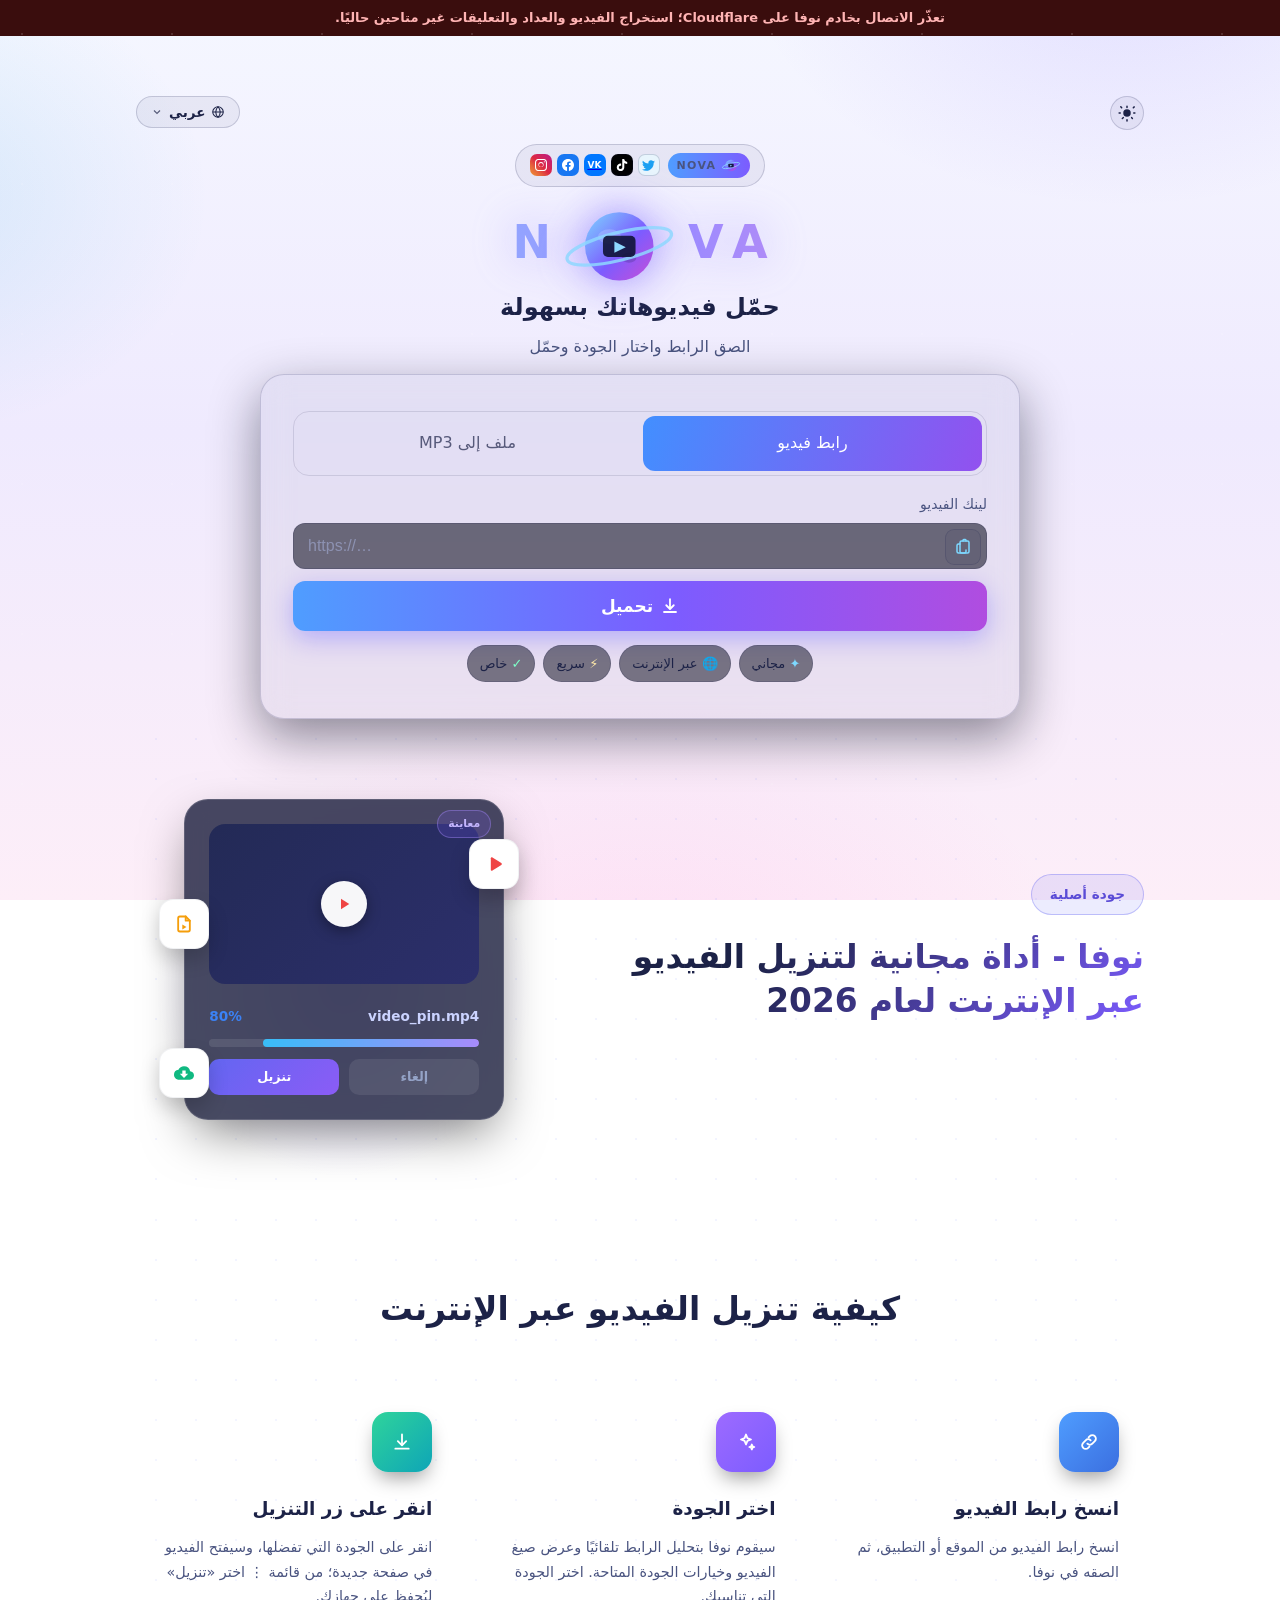
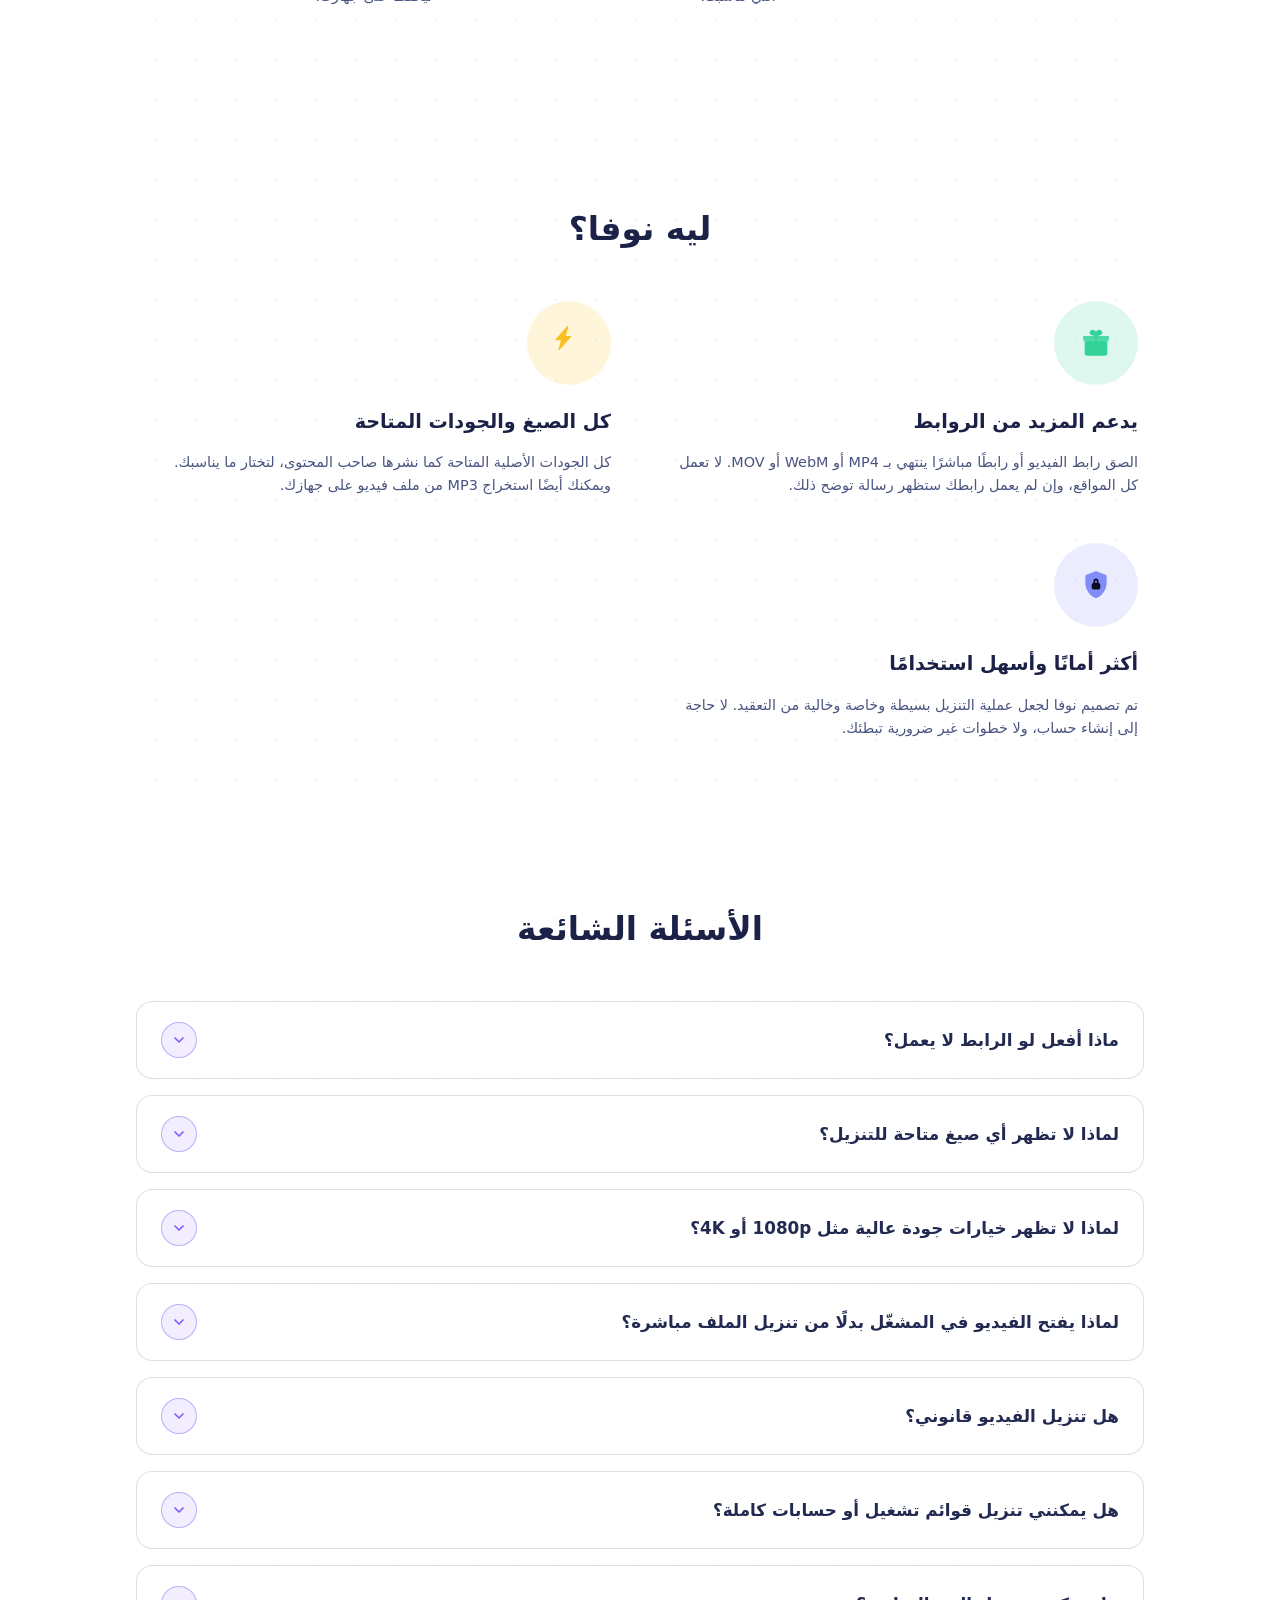
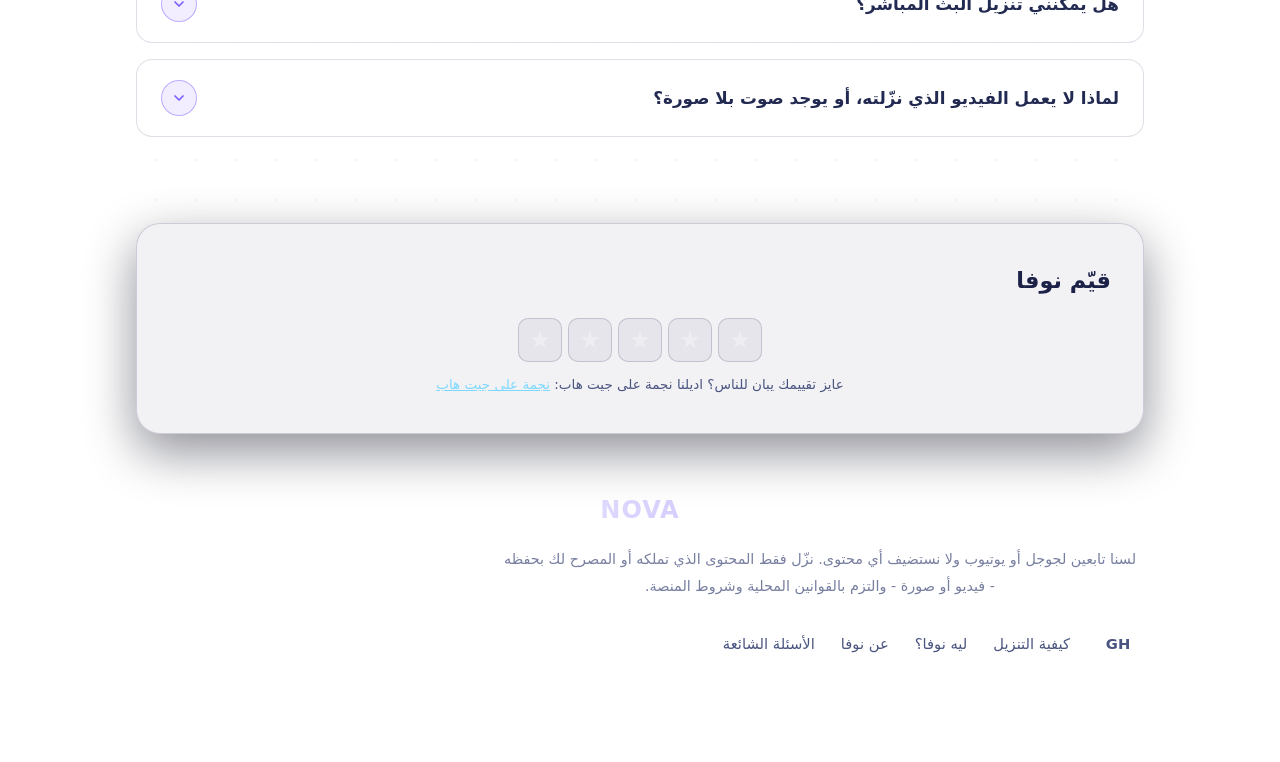
==== commit 3aeff07d: "Remove stale rating helper and about paragraphs" ====
--- a/index.html
+++ b/index.html
@@ -120,8 +120,6 @@
     <div class="about-txt">
       <span class="pill-mini" data-i18n="about_chip">جودة أصلية</span>
       <h2><span data-i18n="about_h">نوفا - أداة مجانية لتنزيل الفيديو عبر الإنترنت لعام 2026</span></h2>
-      <p data-i18n="about_p1">نوفا أداة مجانية على الإنترنت لتنزيل الفيديوهات من الروابط بصيغتها الأصلية خلال بضع نقرات فقط.</p>
-      <p data-i18n="about_p2">عند لصق الرابط، يقوم نوفا بعرض خيارات الجودة المتاحة في المصدر لتختار الأنسب، ويتم التحميل على جهازك مباشرة بلا حساب ولا خطوات غير ضرورية.</p>
     </div>
     <div class="about-mock" aria-hidden="true">
       <div class="mock-blob"></div>
@@ -225,7 +223,6 @@
       <button type="button" data-star="4" aria-label="4">★</button>
       <button type="button" data-star="5" aria-label="5">★</button>
     </div>
-    <p class="rate-note" id="rate-note" data-i18n="rate_note">اختار عدد النجوم - تقييمك بيتحفظ على جهازك بس، مش بيتبعت لأي حد.</p>
     <p class="rate-note"><span data-i18n="rate_pub">عايز تقييمك يبان للناس؟ اديلنا نجمة على جيت هاب:</span> <a href="https://github.com/hady-6/nova" target="_blank" rel="noopener" data-i18n="rate_gh">نجمة على جيت هاب</a></p>
   </section>
 
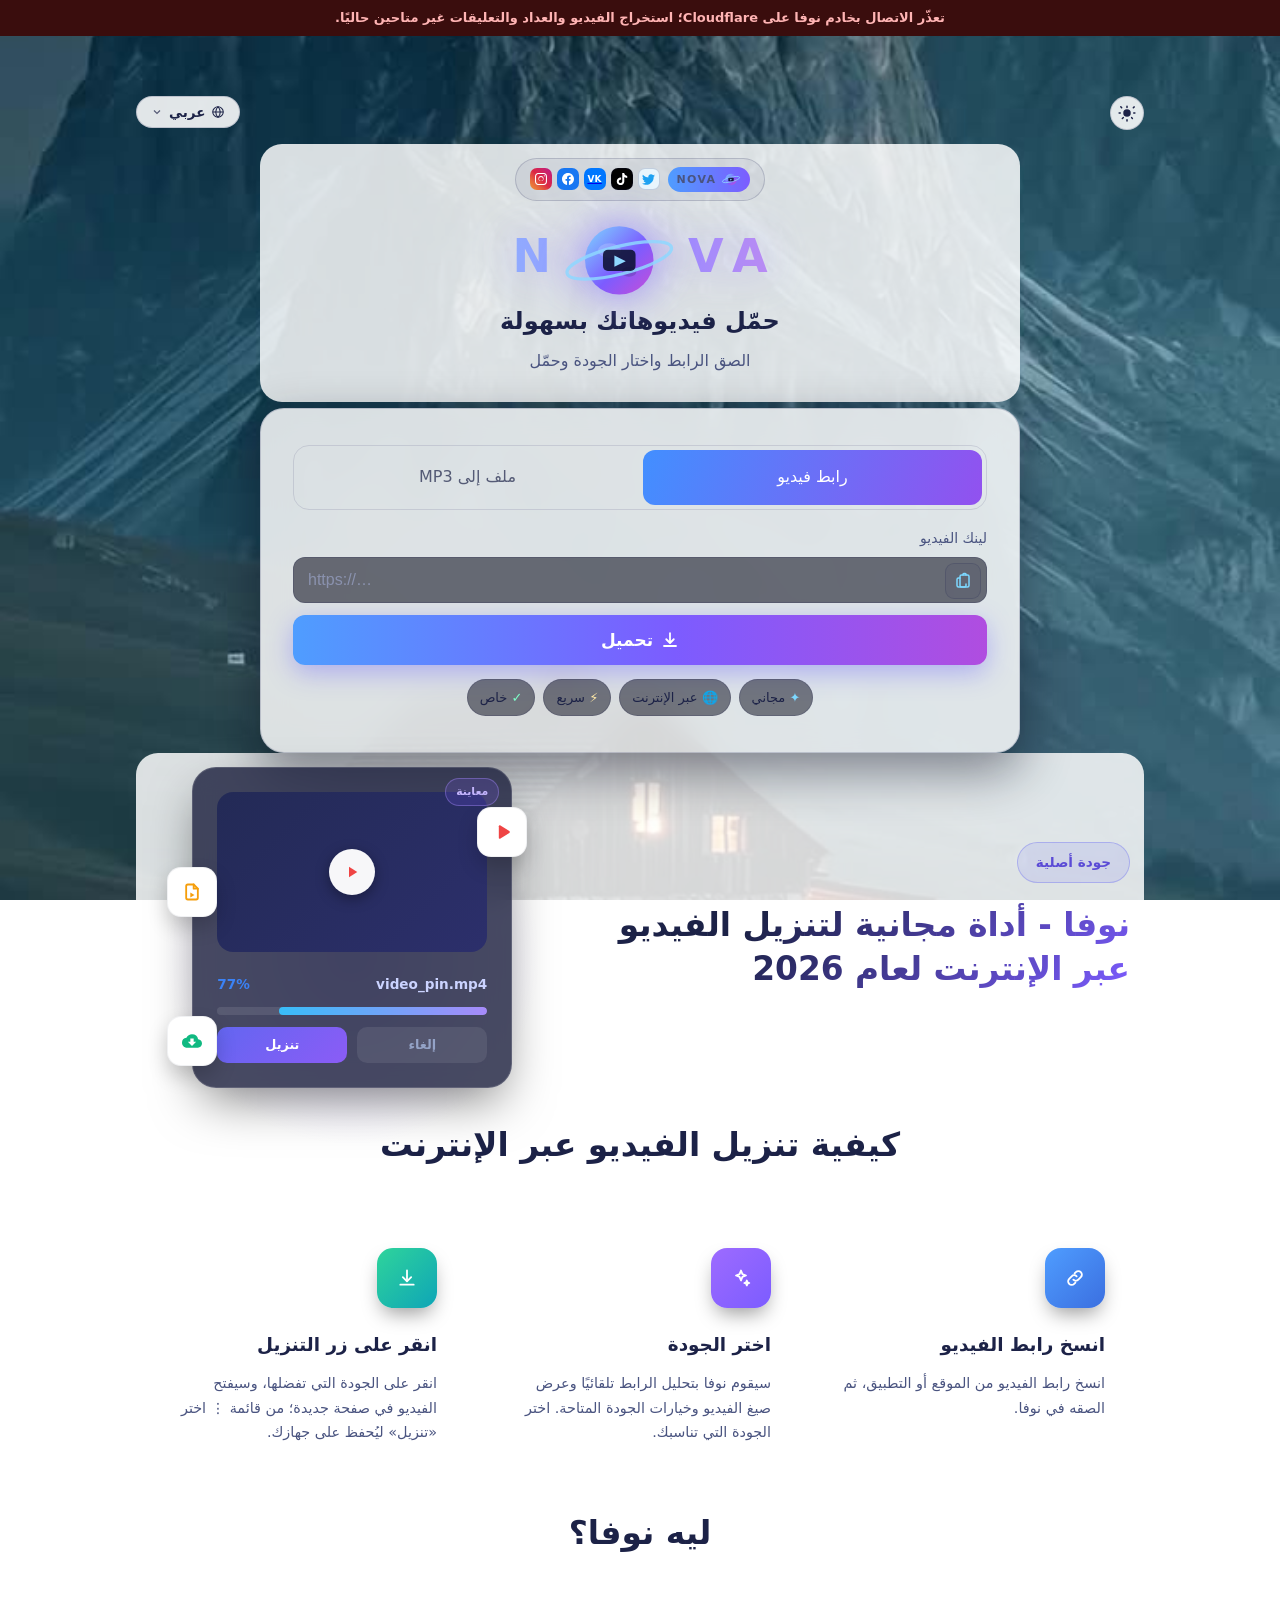
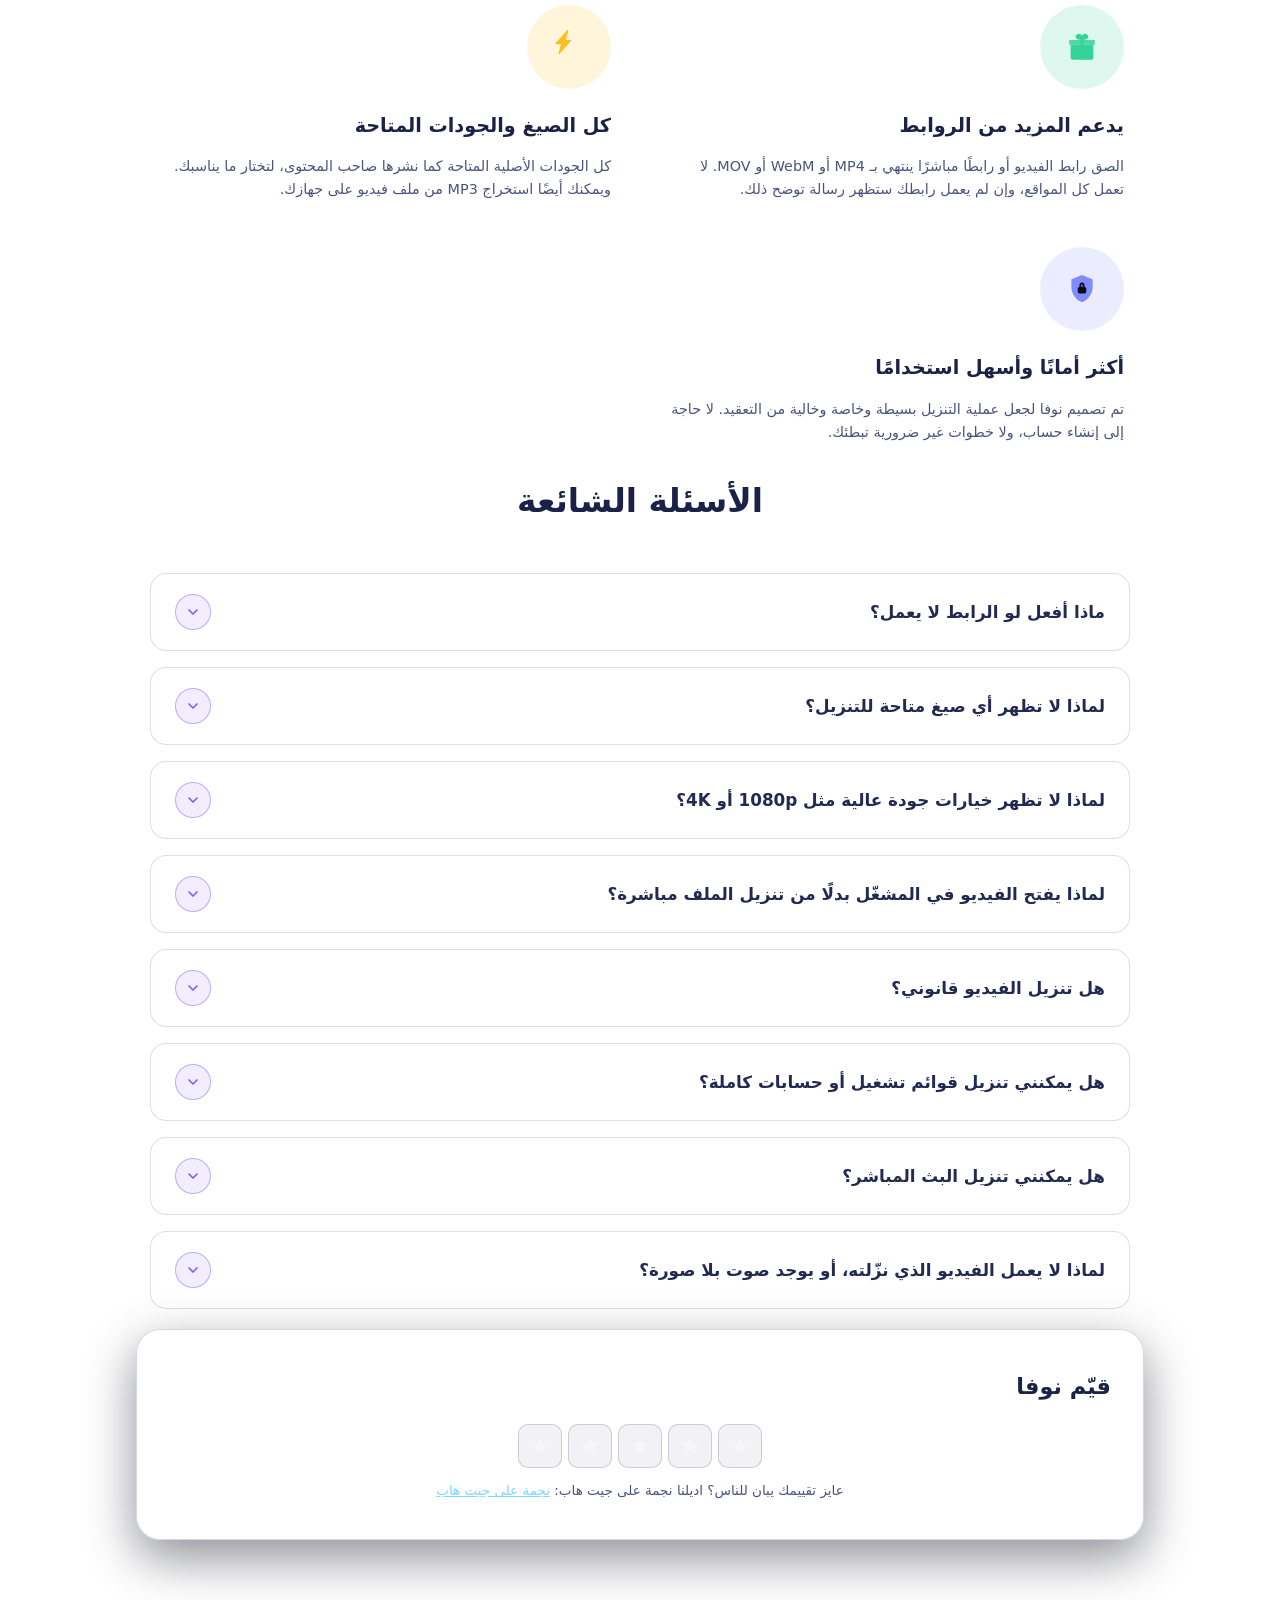
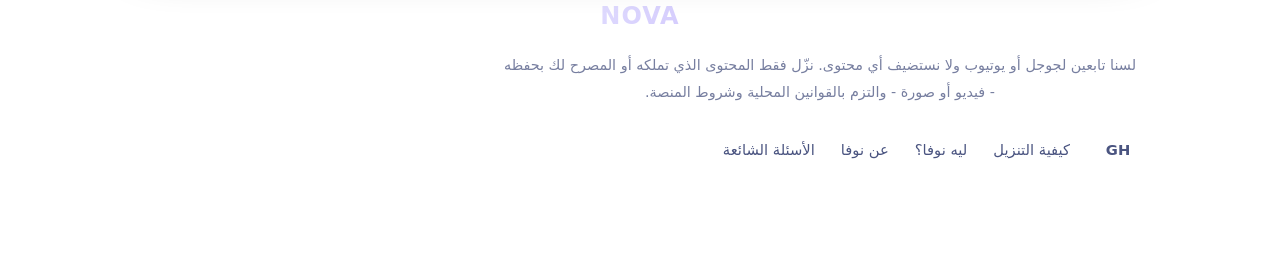
==== commit a2b9af97: "Add plain video background" ====
--- a/index.html
+++ b/index.html
@@ -32,6 +32,7 @@
 <style>#stats-line{display:none!important}</style>
 </head>
 <body>
+<video id="bgvid" class="bgvid" autoplay muted loop playsinline preload="auto" poster="media/2-bg-poster.jpg" aria-hidden="true"><source src="media/1-bg-muted.mp4" type="video/mp4"></video><div class="bgshade" aria-hidden="true"></div>
 <div class="stars" aria-hidden="true"></div>
 <div class="stars stars2" aria-hidden="true"></div>
 <main class="card">
--- a/prepared-frontend/style.css
+++ b/prepared-frontend/style.css
@@ -679,3 +679,16 @@
 #social-panel ::placeholder { color: var(--muted, #8a93b8); opacity: .9; }
 #social-panel textarea, #social-panel input { direction: ltr; text-align: start; }
 html[dir="rtl"] #social-panel textarea, html[dir="rtl"] #social-panel input { direction: rtl; }
+
+/* plain video background: no shade, no pan, no stars */
+.bgvid{position:fixed;inset:0;width:100%;height:100%;object-fit:cover;z-index:-2;pointer-events:none}
+.bgshade{display:none}
+.stars,.stars2{display:none!important}
+@media (prefers-reduced-motion: reduce){.bgvid{display:none}}
+
+/* readable foreground surfaces over the plain video (video itself untouched) */
+header, .panel.low { border-radius: 22px; padding-block: 14px; padding-inline: 14px; background: rgba(10, 14, 34, .66); }
+html.light header, html.light .panel.low { background: rgba(255, 255, 255, .84); }
+html.light .nav .lang, html.light .theme-btn { background: rgba(255,255,255,.88); color: #1c2247; }
+html.light .panel#go-panel, html.light .panel#rate-panel { background-color: rgba(255,255,255,.84); }
+header { max-width: 760px; margin-inline: auto; }
